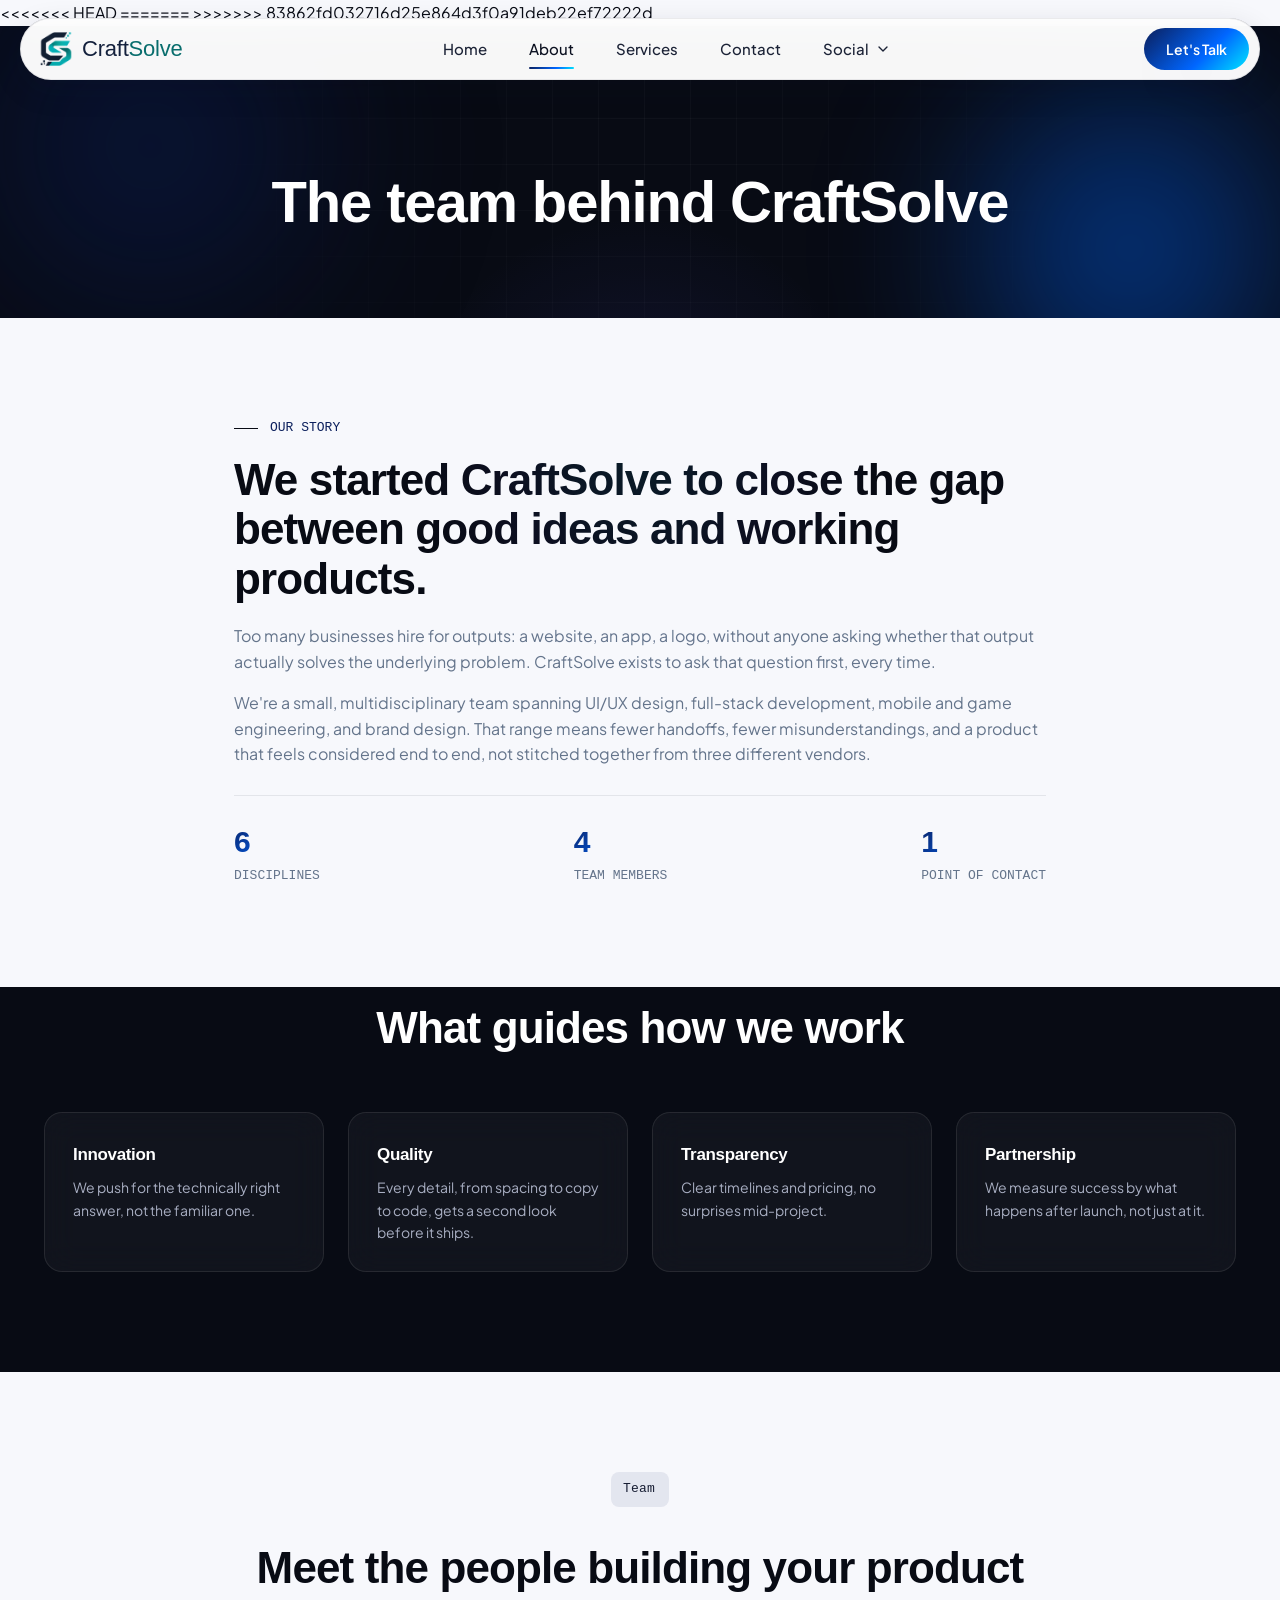
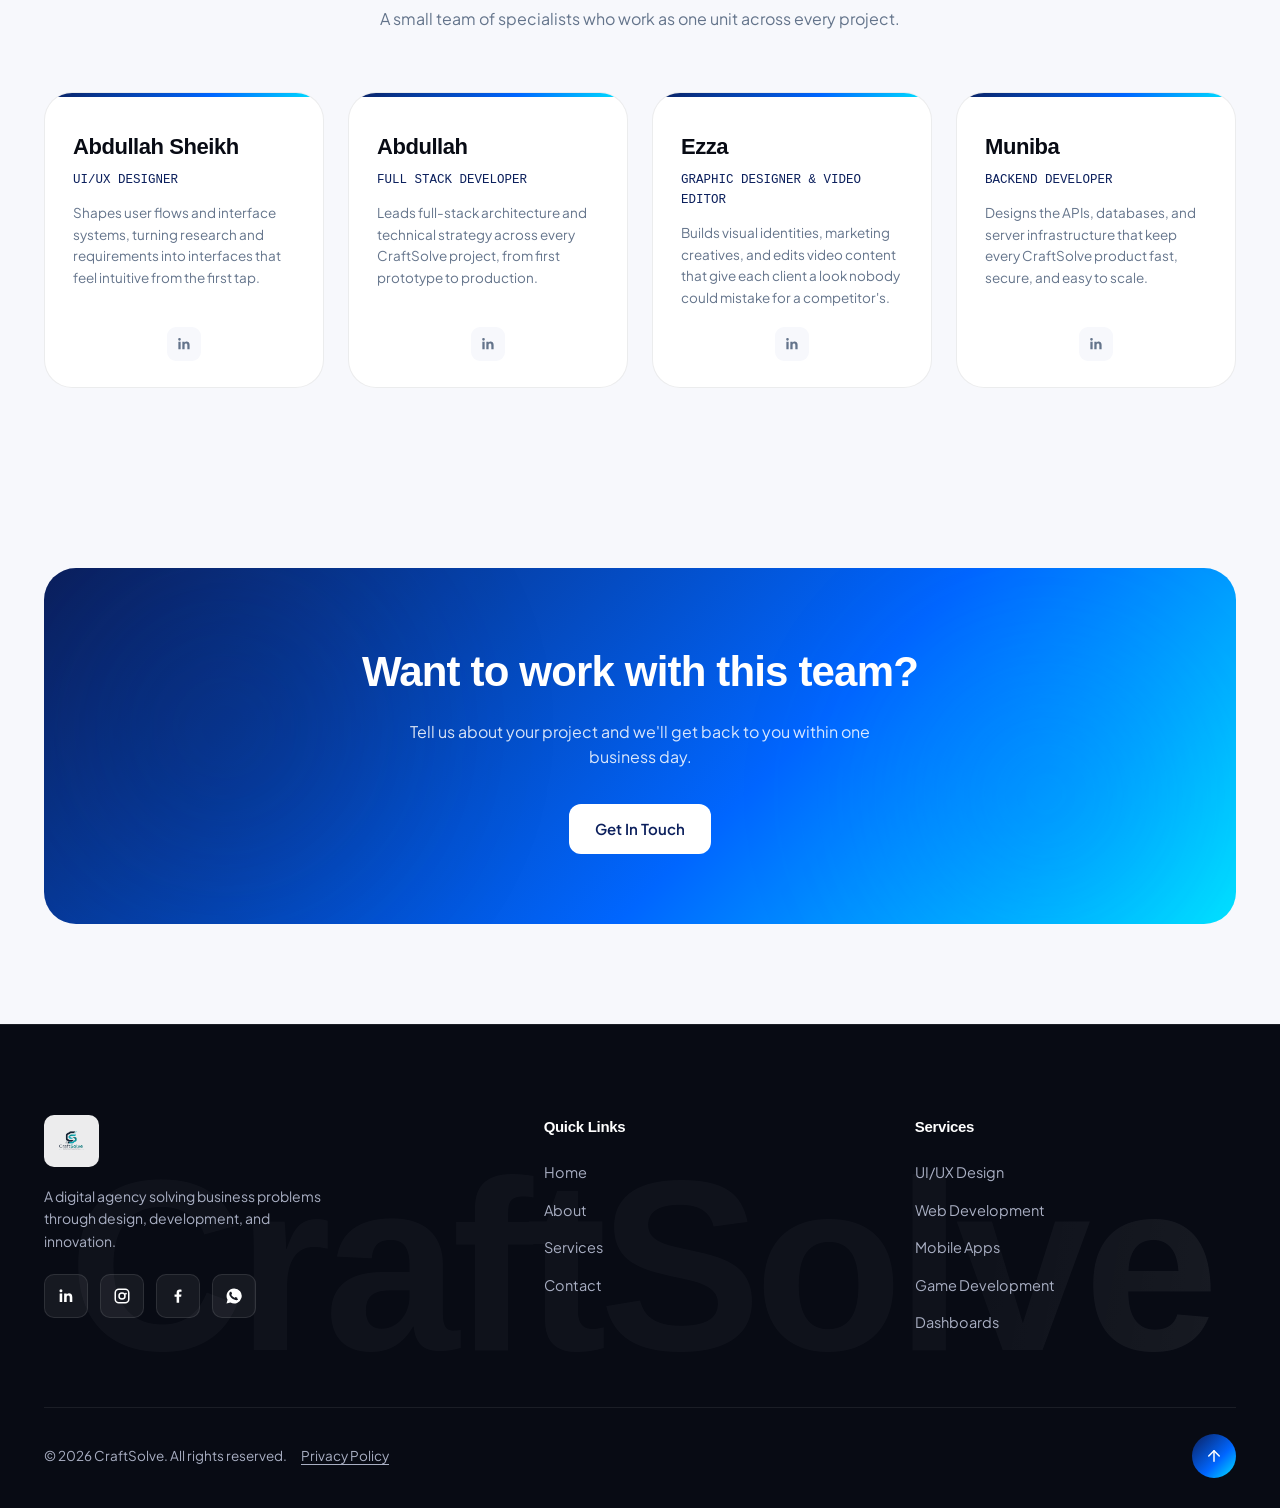
==== about.html @ e67b8087 "Resolve all merge conflicts" ====
<!DOCTYPE html>
<html lang="en">

<head>
    <meta charset="UTF-8">
    <meta name="viewport" content="width=device-width, initial-scale=1.0">
    <title>About Us · CraftSolve</title>
    <meta name="description" content="Meet CraftSolve, a digital agency solving business problems through design, development, and innovation. Learn our story, values, and team.">
    <meta property="og:type" content="website">
    <meta property="og:site_name" content="CraftSolve">
    <meta property="og:title" content="About Us · CraftSolve">
    <meta property="og:description" content="Meet CraftSolve, a digital agency solving business problems through design, development, and innovation. Learn our story, values, and team.">
    <meta name="twitter:card" content="summary_large_image">
    <meta name="twitter:title" content="About Us · CraftSolve">
    <meta name="twitter:description" content="Meet CraftSolve, a digital agency solving business problems through design, development, and innovation. Learn our story, values, and team.">
    <link rel="icon" href="images/favicon.png" type="image/png">
    <link rel="preconnect" href="https://fonts.googleapis.com">
   <link href="https://fonts.googleapis.com/css2?family=Plus+Jakarta+Sans:wght@400;500;600;700;800&display=swap" rel="stylesheet">
<<<<<<< HEAD
    <link rel="stylesheet" href="css/style.css?v=11">
    <link rel="stylesheet" href="css/responsive.css?v=11">
    <link rel="stylesheet" href="css/animations.css?v=11">
=======
    <link rel="stylesheet" href="css/style.css">
    <link rel="stylesheet" href="css/responsive.css">
    <link rel="stylesheet" href="css/animations.css">
>>>>>>> 83862fd032716d25e864d3f0a91deb22ef72222d
</head>

<body>

    <a href="#main" class="skip-link">Skip to content</a>

    <div class="preloader" id="preloader">
        <div class="preloader-inner">
            <img src="images/logo.png" alt="CraftSolve" class="preloader-logo" width="360" height="480">
            <div class="preloader-bar"><span></span></div>
        </div>
    </div>

    <nav class="navbar scrolled" aria-label="Main">
        <div class="container nav-inner">
            <a href="index.html" class="nav-logo">
      <img src="images/logo-mark.png" alt="" class="nav-logo-mark" width="128" height="128">
      <span class="nav-logo-text"><b>Craft</b>Solve</span>
    </a>
            <div class="nav-links">
                <a href="index.html">Home</a>
                <a href="about.html" class="active" aria-current="page">About</a>
                <a href="services.html">Services</a>
                <a href="contact.html">Contact</a>
      <div class="nav-dropdown">
        <button type="button" class="nav-dropdown-toggle" aria-expanded="false" aria-haspopup="true" aria-controls="social-menu">Social <svg class="chev" viewBox="0 0 24 24" fill="none" stroke="currentColor" stroke-width="2" stroke-linecap="round" stroke-linejoin="round" width="16" height="16" aria-hidden="true"><polyline points="6 9 12 15 18 9"/></svg></button>
        <div class="nav-dropdown-menu" id="social-menu" role="menu"><a href="https://linkedin.com/company/craftsolve" target="_blank" rel="noopener" class="social-item"><svg viewBox="0 0 24 24" fill="currentColor" aria-hidden="true"><path d="M6.94 8.5H3.56V20H6.94V8.5ZM5.25 7A2 2 0 1 0 5.25 3 2 2 0 0 0 5.25 7ZM20.4 20H17V13.9C17 12.3 16.4 11.3 15 11.3C13.9 11.3 13.3 12 13 12.7C12.9 13 12.9 13.4 12.9 13.8V20H9.5S9.6 9.4 9.5 8.5H12.9V10C13.3 9.3 14.2 8.3 16 8.3C18.2 8.3 20.4 9.7 20.4 13.2V20Z"/></svg><span>LinkedIn</span></a><a href="https://www.instagram.com/craft.solve?igsh=MTNzZjlxMzJ3bjUyeg==" target="_blank" rel="noopener" class="social-item"><svg viewBox="0 0 24 24" fill="currentColor" aria-hidden="true"><path fill-rule="evenodd" clip-rule="evenodd" d="M7.8 2h8.4A5.8 5.8 0 0 1 22 7.8v8.4a5.8 5.8 0 0 1-5.8 5.8H7.8A5.8 5.8 0 0 1 2 16.2V7.8A5.8 5.8 0 0 1 7.8 2Zm-.2 2A3.6 3.6 0 0 0 4 7.6v8.8A3.6 3.6 0 0 0 7.6 20h8.8a3.6 3.6 0 0 0 3.6-3.6V7.6A3.6 3.6 0 0 0 16.4 4H7.6ZM12 7a5 5 0 1 1 0 10 5 5 0 0 1 0-10Zm0 2a3 3 0 1 0 0 6 3 3 0 0 0 0-6Zm5.25-1.5a1.25 1.25 0 1 1 0 2.5 1.25 1.25 0 0 1 0-2.5Z"/></svg><span>Instagram</span></a><a href="https://www.facebook.com/share/192Q8X9ZMj/?mibextid=wwXIfr" target="_blank" rel="noopener" class="social-item"><svg viewBox="0 0 24 24" fill="currentColor" aria-hidden="true"><path d="M13.5 21v-8h2.7l.4-3.1h-3.1V7.9c0-.9.25-1.5 1.55-1.5H16.7V3.6C16.4 3.55 15.4 3.47 14.24 3.47c-2.42 0-4.08 1.48-4.08 4.2v2.22H7.4v3.1h2.76V21h3.34Z"/></svg><span>Facebook</span></a><a href="https://wa.me/923354673607" target="_blank" rel="noopener" class="social-item"><svg viewBox="0 0 24 24" fill="currentColor" aria-hidden="true"><path d="M12 2a10 10 0 0 0-8.6 15L2 22l5.2-1.4A10 10 0 1 0 12 2Zm5.4 14.2c-.2.6-1.3 1.2-1.9 1.3-.5.1-1.1.1-1.8-.1-.4-.1-1-.3-1.7-.6-3-1.3-5-4.3-5.1-4.5-.2-.2-1.2-1.6-1.2-3.1 0-1.5.8-2.2 1-2.5.2-.3.5-.4.7-.4h.5c.2 0 .4 0 .6.4.2.5.7 1.8.8 1.9.1.1.1.3 0 .5-.1.2-.1.3-.3.5l-.4.5c-.1.2-.3.3-.1.6.2.3.8 1.3 1.7 2.1 1.2 1 2.1 1.4 2.4 1.5.3.1.4.1.6-.1l.6-.7c.2-.3.4-.2.6-.1l1.7.8c.2.1.4.2.4.4.1.2.1.9-.1 1.5Z"/></svg><span>WhatsApp</span></a></div>
      </div>
            </div>
            <a href="contact.html" class="btn btn-primary btn-sm">Let's Talk</a>
            <button class="hamburger" type="button" aria-label="Open menu" aria-expanded="false" aria-controls="mobile-drawer">
      <span></span><span></span><span></span>
    </button>
        </div>
    </nav>

    <div class="drawer-overlay"></div>
    <div class="mobile-drawer" id="mobile-drawer">
        <button class="drawer-close" type="button" aria-label="Close menu"><svg viewBox="0 0 24 24" fill="none" stroke="currentColor" stroke-width="2" stroke-linecap="round" width="22" height="22" aria-hidden="true"><line x1="18" y1="6" x2="6" y2="18"/><line x1="6" y1="6" x2="18" y2="18"/></svg></button>
        <a href="index.html">Home</a>
        <a href="about.html">About</a>
        <a href="services.html">Services</a>
        <a href="contact.html">Contact</a>
        <div class="drawer-social">
            <button type="button" class="drawer-social-toggle" aria-expanded="false">Social <svg class="chev" viewBox="0 0 24 24" fill="none" stroke="currentColor" stroke-width="2" stroke-linecap="round" stroke-linejoin="round" width="16" height="16" aria-hidden="true"><polyline points="6 9 12 15 18 9"/></svg></button>
            <div class="drawer-social-list"><a href="https://linkedin.com/company/craftsolve" target="_blank" rel="noopener" class="social-item"><svg viewBox="0 0 24 24" fill="currentColor" aria-hidden="true"><path d="M6.94 8.5H3.56V20H6.94V8.5ZM5.25 7A2 2 0 1 0 5.25 3 2 2 0 0 0 5.25 7ZM20.4 20H17V13.9C17 12.3 16.4 11.3 15 11.3C13.9 11.3 13.3 12 13 12.7C12.9 13 12.9 13.4 12.9 13.8V20H9.5S9.6 9.4 9.5 8.5H12.9V10C13.3 9.3 14.2 8.3 16 8.3C18.2 8.3 20.4 9.7 20.4 13.2V20Z"/></svg><span>LinkedIn</span></a><a href="https://www.instagram.com/craft.solve?igsh=MTNzZjlxMzJ3bjUyeg==" target="_blank" rel="noopener" class="social-item"><svg viewBox="0 0 24 24" fill="currentColor" aria-hidden="true"><path fill-rule="evenodd" clip-rule="evenodd" d="M7.8 2h8.4A5.8 5.8 0 0 1 22 7.8v8.4a5.8 5.8 0 0 1-5.8 5.8H7.8A5.8 5.8 0 0 1 2 16.2V7.8A5.8 5.8 0 0 1 7.8 2Zm-.2 2A3.6 3.6 0 0 0 4 7.6v8.8A3.6 3.6 0 0 0 7.6 20h8.8a3.6 3.6 0 0 0 3.6-3.6V7.6A3.6 3.6 0 0 0 16.4 4H7.6ZM12 7a5 5 0 1 1 0 10 5 5 0 0 1 0-10Zm0 2a3 3 0 1 0 0 6 3 3 0 0 0 0-6Zm5.25-1.5a1.25 1.25 0 1 1 0 2.5 1.25 1.25 0 0 1 0-2.5Z"/></svg><span>Instagram</span></a><a href="https://www.facebook.com/share/192Q8X9ZMj/?mibextid=wwXIfr" target="_blank" rel="noopener" class="social-item"><svg viewBox="0 0 24 24" fill="currentColor" aria-hidden="true"><path d="M13.5 21v-8h2.7l.4-3.1h-3.1V7.9c0-.9.25-1.5 1.55-1.5H16.7V3.6C16.4 3.55 15.4 3.47 14.24 3.47c-2.42 0-4.08 1.48-4.08 4.2v2.22H7.4v3.1h2.76V21h3.34Z"/></svg><span>Facebook</span></a><a href="https://wa.me/923354673607" target="_blank" rel="noopener" class="social-item"><svg viewBox="0 0 24 24" fill="currentColor" aria-hidden="true"><path d="M12 2a10 10 0 0 0-8.6 15L2 22l5.2-1.4A10 10 0 1 0 12 2Zm5.4 14.2c-.2.6-1.3 1.2-1.9 1.3-.5.1-1.1.1-1.8-.1-.4-.1-1-.3-1.7-.6-3-1.3-5-4.3-5.1-4.5-.2-.2-1.2-1.6-1.2-3.1 0-1.5.8-2.2 1-2.5.2-.3.5-.4.7-.4h.5c.2 0 .4 0 .6.4.2.5.7 1.8.8 1.9.1.1.1.3 0 .5-.1.2-.1.3-.3.5l-.4.5c-.1.2-.3.3-.1.6.2.3.8 1.3 1.7 2.1 1.2 1 2.1 1.4 2.4 1.5.3.1.4.1.6-.1l.6-.7c.2-.3.4-.2.6-.1l1.7.8c.2.1.4.2.4.4.1.2.1.9-.1 1.5Z"/></svg><span>WhatsApp</span></a></div>
        </div>
        <a href="contact.html" class="btn btn-primary" style="margin-top:10px;">Let's Talk</a>
    </div>

    <main id="main">
<header class="page-header">
        <div class="hero-bg">
            <div class="grid-overlay"></div>
            <div class="blob blob-1"></div>
            <div class="blob blob-2"></div>
        </div>
        <div class="container" style="position: relative; z-index: 2; text-align: center;">
            <h1>The team behind CraftSolve</h1>
        </div>
    </header>

    <section class="section">
        <div class="container" style="max-width:860px;">
            <div class="reveal">
                <div class="eyebrow-line"><span class="dash"></span><span style="font-family:'Space Mono',monospace;font-size:13px;color:var(--indigo);">OUR STORY</span></div>
                <h2 class="headline">We started CraftSolve to close the gap between good ideas and working products.</h2>
                <p class="lede" style="margin-top:20px;max-width:none;">Too many businesses hire for outputs: a website, an app, a logo, without anyone asking whether that output actually solves the underlying problem. CraftSolve exists to ask that question first, every time.</p>
                <p class="lede" style="margin-top:16px;max-width:none;">We're a small, multidisciplinary team spanning UI/UX design, full-stack development, mobile and game engineering, and brand design. That range means fewer handoffs, fewer misunderstandings, and a product that feels considered end to end, not stitched
                    together from three different vendors.</p>
                <div class="stat-strip">
                    <div>
                        <div class="num grad-text" data-count="6" data-suffix="">0</div>
                        <div class="label">DISCIPLINES</div>
                    </div>
                    <div>
                        <div class="num grad-text" data-count="4" data-suffix="">0</div>
                        <div class="label">TEAM MEMBERS</div>
                    </div>
                    <div>
                        <div class="num grad-text" data-count="1" data-suffix="">0</div>
                        <div class="label">POINT OF CONTACT</div>
                    </div>
                </div>
            </div>
        </div>
    </section>

    <section class="section section-dark" style="padding-top:0;">
        <div class="container">
            <div class="text-center mb-60 reveal">
                <div class="eyebrow-line" style="justify-content:center;">
                </div>
                <h2 class="headline">What guides how we work</h2>
            </div>
            <div class="grid-4">
                <div class="why-card glass reveal">
                    <div>
                        <h4>Innovation</h4>
                        <p>We push for the technically right answer, not the familiar one.</p>
                    </div>
                </div>
                <div class="why-card glass reveal">
                    <div>
                        <h4>Quality</h4>
                        <p>Every detail, from spacing to copy to code, gets a second look before it ships.</p>
                    </div>
                </div>
                <div class="why-card glass reveal">
                    <div>
                        <h4>Transparency</h4>
                        <p>Clear timelines and pricing, no surprises mid-project.</p>
                    </div>
                </div>
                <div class="why-card glass reveal">
                    <div>
                        <h4>Partnership</h4>
                        <p>We measure success by what happens after launch, not just at it.</p>
                    </div>
                </div>
            </div>
        </div>
    </section>

    <section class="section">
        <div class="container">
            <div class="text-center mb-60 reveal">
                <div class="eyebrow-line" style="justify-content:center;"><span class="tag">Team</span></div>
                <h2 class="headline">Meet the people building your product</h2>
                <p class="lede mx-auto" style="text-align:center;margin-top:14px;">A small team of specialists who work as one unit across every project.</p>
            </div>
            <div class="grid-4">
                <div class="team-card reveal">
                    <div class="team-info">
                        <h4>Abdullah Sheikh</h4>
                        <div class="role">UI/UX DESIGNER</div>
                        <p class="bio">Shapes user flows and interface systems, turning research and requirements into interfaces that feel intuitive from the first tap.</p>
                        <div class="team-social">
                            <a href="https://www.linkedin.com/in/abdullah-sheikh-4aa305394" target="_blank" rel="noopener" aria-label="LinkedIn"><svg viewBox="0 0 24 24"><path d="M6.94 8.5H3.56V20H6.94V8.5ZM5.25 7A2 2 0 1 0 5.25 3 2 2 0 0 0 5.25 7ZM20.4 20H17V13.9C17 12.3 16.4 11.3 15 11.3C13.9 11.3 13.3 12 13 12.7C12.9 13 12.9 13.4 12.9 13.8V20H9.5S9.6 9.4 9.5 8.5H12.9V10C13.3 9.3 14.2 8.3 16 8.3C18.2 8.3 20.4 9.7 20.4 13.2V20Z"/></svg></a>
                        </div>
                    </div>
                </div>
                <div class="team-card reveal">
                    <div class="team-info">
                        <h4>Abdullah</h4>
                        <div class="role">FULL STACK DEVELOPER</div>
                        <p class="bio">Leads full-stack architecture and technical strategy across every CraftSolve project, from first prototype to production.</p>
                        <div class="team-social">
                            <a href="https://www.linkedin.com/in/muhammad-abdullah-craftsolve/" target="_blank" rel="noopener" aria-label="LinkedIn"><svg viewBox="0 0 24 24"><path d="M6.94 8.5H3.56V20H6.94V8.5ZM5.25 7A2 2 0 1 0 5.25 3 2 2 0 0 0 5.25 7ZM20.4 20H17V13.9C17 12.3 16.4 11.3 15 11.3C13.9 11.3 13.3 12 13 12.7C12.9 13 12.9 13.4 12.9 13.8V20H9.5S9.6 9.4 9.5 8.5H12.9V10C13.3 9.3 14.2 8.3 16 8.3C18.2 8.3 20.4 9.7 20.4 13.2V20Z"/></svg></a>
                        </div>
                    </div>
                </div>
                <div class="team-card reveal">
                    <div class="team-info">
                        <h4>Ezza</h4>
                        <div class="role">GRAPHIC DESIGNER &amp; VIDEO EDITOR</div>
                        <p class="bio">Builds visual identities, marketing creatives, and edits video content that give each client a look nobody could mistake for a competitor's.</p>
                        <div class="team-social">
                            <a href="https://www.linkedin.com/in/ezza-fatima-49b8a9394" target="_blank" rel="noopener" aria-label="LinkedIn"><svg viewBox="0 0 24 24"><path d="M6.94 8.5H3.56V20H6.94V8.5ZM5.25 7A2 2 0 1 0 5.25 3 2 2 0 0 0 5.25 7ZM20.4 20H17V13.9C17 12.3 16.4 11.3 15 11.3C13.9 11.3 13.3 12 13 12.7C12.9 13 12.9 13.4 12.9 13.8V20H9.5S9.6 9.4 9.5 8.5H12.9V10C13.3 9.3 14.2 8.3 16 8.3C18.2 8.3 20.4 9.7 20.4 13.2V20Z"/></svg></a>
                        </div>
                    </div>
                </div>
                <div class="team-card reveal">
                    <div class="team-info">
                        <h4>Muniba</h4>
                        <div class="role">BACKEND DEVELOPER</div>
                        <p class="bio">Designs the APIs, databases, and server infrastructure that keep every CraftSolve product fast, secure, and easy to scale.</p>
                        <div class="team-social">
                            <a href="https://www.linkedin.com/in/muniba-shami-558705384" target="_blank" rel="noopener" aria-label="LinkedIn"><svg viewBox="0 0 24 24"><path d="M6.94 8.5H3.56V20H6.94V8.5ZM5.25 7A2 2 0 1 0 5.25 3 2 2 0 0 0 5.25 7ZM20.4 20H17V13.9C17 12.3 16.4 11.3 15 11.3C13.9 11.3 13.3 12 13 12.7C12.9 13 12.9 13.4 12.9 13.8V20H9.5S9.6 9.4 9.5 8.5H12.9V10C13.3 9.3 14.2 8.3 16 8.3C18.2 8.3 20.4 9.7 20.4 13.2V20Z"/></svg></a>
                        </div>
                    </div>
                </div>
            </div>
        </div>
    </section>

    <section class="section" style="padding-top:0;">
        <div class="container">
            <div class="cta-band reveal">
                <div class="blob blob-1" style="top:-100px;left:-80px;"></div>
                <div class="blob blob-2" style="bottom:-100px;right:-40px;"></div>
                <div style="position:relative;z-index:2;">
                    <h2>Want to work with this team?</h2>
                    <p>Tell us about your project and we'll get back to you within one business day.</p>
                    <a href="contact.html" class="btn" style="background:#fff;color:var(--indigo);">Get In Touch</a>
                </div>
            </div>
        </div>
    </section>

    </main>

<footer class="footer">
        <div class="footer-watermark" aria-hidden="true">CraftSolve</div>
        <div class="container">
            <div class="footer-grid">
                <div>
                    <div class="footer-logo"><img src="images/logo.png" alt="CraftSolve" width="360" height="480" loading="lazy" decoding="async"></div>
                    <p style="font-size:14px;max-width:280px;">A digital agency solving business problems through design, development, and innovation.</p>
                    <div class="social-row">
                        <a class="social-icon" href="https://linkedin.com/company/craftsolve" target="_blank" rel="noopener" aria-label="LinkedIn"><svg viewBox="0 0 24 24"><path d="M6.94 8.5H3.56V20H6.94V8.5ZM5.25 7A2 2 0 1 0 5.25 3 2 2 0 0 0 5.25 7ZM20.4 20H17V13.9C17 12.3 16.4 11.3 15 11.3C13.9 11.3 13.3 12 13 12.7C12.9 13 12.9 13.4 12.9 13.8V20H9.5S9.6 9.4 9.5 8.5H12.9V10C13.3 9.3 14.2 8.3 16 8.3C18.2 8.3 20.4 9.7 20.4 13.2V20Z"/></svg></a>
                        <a class="social-icon" href="https://www.instagram.com/craft.solve?igsh=MTNzZjlxMzJ3bjUyeg==" target="_blank" rel="noopener" aria-label="Instagram"><svg viewBox="0 0 24 24"><path fill-rule="evenodd" clip-rule="evenodd" d="M7.8 2h8.4A5.8 5.8 0 0 1 22 7.8v8.4a5.8 5.8 0 0 1-5.8 5.8H7.8A5.8 5.8 0 0 1 2 16.2V7.8A5.8 5.8 0 0 1 7.8 2Zm-.2 2A3.6 3.6 0 0 0 4 7.6v8.8A3.6 3.6 0 0 0 7.6 20h8.8a3.6 3.6 0 0 0 3.6-3.6V7.6A3.6 3.6 0 0 0 16.4 4H7.6ZM12 7a5 5 0 1 1 0 10 5 5 0 0 1 0-10Zm0 2a3 3 0 1 0 0 6 3 3 0 0 0 0-6Zm5.25-1.5a1.25 1.25 0 1 1 0 2.5 1.25 1.25 0 0 1 0-2.5Z"/></svg></a>
                        <a class="social-icon" href="https://www.facebook.com/share/192Q8X9ZMj/?mibextid=wwXIfr" target="_blank" rel="noopener" aria-label="Facebook"><svg viewBox="0 0 24 24"><path d="M13.5 21v-8h2.7l.4-3.1h-3.1V7.9c0-.9.25-1.5 1.55-1.5H16.7V3.6C16.4 3.55 15.4 3.47 14.24 3.47c-2.42 0-4.08 1.48-4.08 4.2v2.22H7.4v3.1h2.76V21h3.34Z"/></svg></a>
                        <a class="social-icon" href="https://wa.me/923354673607" target="_blank" rel="noopener" aria-label="WhatsApp"><svg viewBox="0 0 24 24"><path d="M12 2a10 10 0 0 0-8.6 15L2 22l5.2-1.4A10 10 0 1 0 12 2Zm5.4 14.2c-.2.6-1.3 1.2-1.9 1.3-.5.1-1.1.1-1.8-.1-.4-.1-1-.3-1.7-.6-3-1.3-5-4.3-5.1-4.5-.2-.2-1.2-1.6-1.2-3.1 0-1.5.8-2.2 1-2.5.2-.3.5-.4.7-.4h.5c.2 0 .4 0 .6.4.2.5.7 1.8.8 1.9.1.1.1.3 0 .5-.1.2-.1.3-.3.5l-.4.5c-.1.2-.3.3-.1.6.2.3.8 1.3 1.7 2.1 1.2 1 2.1 1.4 2.4 1.5.3.1.4.1.6-.1l.6-.7c.2-.3.4-.2.6-.1l1.7.8c.2.1.4.2.4.4.1.2.1.9-.1 1.5Z"/></svg></a>
                    </div>
                </div>
                <div>
                    <h4>Quick Links</h4>
                    <ul>
                        <li><a href="index.html">Home</a></li>
                        <li><a href="about.html">About</a></li>
                        <li><a href="services.html">Services</a></li>
                        <li><a href="contact.html">Contact</a></li>
                    </ul>
                </div>
                <div>
                    <h4>Services</h4>
                    <ul>
                        <li><a href="services.html">UI/UX Design</a></li>
                        <li><a href="services.html">Web Development</a></li>
                        <li><a href="services.html">Mobile Apps</a></li>
                        <li><a href="services.html">Game Development</a></li>
                        <li><a href="services.html">Dashboards</a></li>
                    </ul>
                </div>
            </div>
            <div class="footer-bottom">
                <span>© 2026 CraftSolve. All rights reserved. <a href="privacy.html" class="footer-legal">Privacy Policy</a></span>
                <a href="#top" class="back-to-top" aria-label="Back to top"><svg viewBox="0 0 24 24" fill="none" stroke-width="2" stroke-linecap="round" stroke-linejoin="round"><line x1="12" y1="19" x2="12" y2="5"/><polyline points="5 12 12 5 19 12"/></svg></a>
            </div>
        </div>
    </footer>

    <script src="js/main.js?v=11"></script>
    <script src="js/animation.js?v=11"></script>
</body>

</html>
---- css/style.css ----
:root {
    --indigo: #0B1F5C;
    --indigo-light: #FB923C;
    --purple: #0066FF;
    --cyan: #00E5FF;
    --ink: #080B14;
    --ink-2: #0E1424;
    --ink-3: #161D33;
    --paper: #F7F8FC;
    --paper-2: #FFFFFF;
    --slate: #64748B;
    --slate-light: #94A3B8;
    --line: rgba(255, 255, 255, 0.08);
    --line-dark: rgba(10, 14, 26, 0.08);
    --grad-primary: linear-gradient(135deg, var(--indigo) 0%, var(--purple) 60%, var(--cyan) 100%);
    --grad-primary-soft: linear-gradient(135deg, rgba(79, 70, 229, 0.14), rgba(139, 92, 246, 0.14));
    --shadow-soft: 0 20px 60px -20px rgba(79, 70, 229, 0.35);
    --shadow-card: 0 10px 40px -12px rgba(10, 14, 26, 0.12);
    --radius-lg: 28px;
    --radius-md: 18px;
    --radius-sm: 12px;
}

* {
    margin: 0;
    padding: 0;
    box-sizing: border-box;
}

html {
    scroll-behavior: smooth;
}

body {
    font-family: 'Plus Jakarta Sans', sans-serif;
    background: var(--paper);
    color: var(--ink);
    overflow-x: hidden;
    line-height: 1.6;
}

h1,
h2,
h3,
h4 {
    font-family: 'Space Grotesk', sans-serif;
    font-weight: 700;
    letter-spacing: -0.02em;
    color: var(--ink);
}

.mono {
    font-family: 'Space Mono', monospace;
}

a {
    text-decoration: none;
    color: inherit;
}

ul {
    list-style: none;
}

img {
    max-width: 100%;
    width: auto;
    height: auto;
    display: block;
}

button {
    font-family: inherit;
    cursor: pointer;
    border: none;
    background: none;
}

.container {
    width: 100%;
    max-width: 1240px;
    margin: 0 auto;
    padding: 0 24px;
}

.section {
    position: relative;
    overflow-x: clip;
    padding: 100px 0;
    /* Reverts back to normal padding, removing the huge vertical gaps */
}

.section-dark {
    background: var(--ink);
    color: #E7E9F3;
}

.section-dark h1,
.section-dark h2,
.section-dark h3,
.section-dark h4 {
    color: #FFFFFF;
}

.tag {
    display: inline-flex;
    align-items: center;
    gap: 8px;
    font-family: 'Space Mono', monospace;
    font-size: 13px;
    letter-spacing: 0.02em;
    color: var(--ink-3);
    background: rgba(11, 31, 92, 0.08);
    border: rgba(79, 70, 229, 0.08);
    padding: 7px 14px 7px 12px;
    border-radius: 8px;
    margin-bottom: 20px;
}

.section-dark .tag {
    color: #A5B4FC;
    background: rgba(255, 255, 255, 0.06);
    border-color: rgba(255, 255, 255, 0.12);
}

.tag .bracket {
    color: var(--ink);
    font-weight: 600;
}

.eyebrow-line {
    display: flex;
    align-items: center;
    gap: 12px;
    margin-bottom: 16px;
}

.eyebrow-line .dash {
    width: 24px;
    height: 1px;
    background: var(--ink);
}

h2.headline {
    font-size: clamp(28px, 3.6vw, 44px);
    line-height: 1.12;
}

.lede {
    font-size: 16px;
    color: var(--slate);
    max-width: 520px;
}

.section-dark .lede {
    color: #A9AFC3;
}

.grad-text {
    background: var(--grad-primary);
    -webkit-background-clip: text;
    background-clip: text;
    color: transparent;
}

/* NAVBAR */

.navbar {
    position: fixed;
    top: 0;
    left: 0;
    width: 100%;
    z-index: 1000;
    /* The bar itself is now just a transparent positioning layer — the visible
       pill is .nav-inner. This top padding is what "detaches" it from the
       top edge of the screen so it floats. */
    padding: 18px 0;
    transition: padding 0.35s ease;
    background: transparent;
    backdrop-filter: none;
    -webkit-backdrop-filter: none;
    border-bottom: none;
}

.navbar.scrolled {
    padding: 10px 0;
}

.nav-inner {
    display: flex;
    align-items: center;
    justify-content: space-between;
    /* The floating capsule */
    background: rgba(8, 11, 20, 0.55);
    backdrop-filter: blur(14px);
    -webkit-backdrop-filter: blur(14px);
    border: 1px solid rgba(255, 255, 255, 0.09);
    border-radius: 999px;
    padding: 9px 10px 9px 14px;
    box-shadow: 0 10px 30px rgba(0, 0, 0, 0.32);
    transition: background 0.35s ease, box-shadow 0.35s ease, border-color 0.35s ease;
}

.navbar.scrolled .nav-inner {
    background: rgba(8, 11, 20, 0.8);
    backdrop-filter: blur(20px);
    -webkit-backdrop-filter: blur(20px);
    border-color: rgba(255, 255, 255, 0.14);
    box-shadow: 0 12px 34px rgba(0, 0, 0, 0.45);
}

.nav-logo {
    display: flex;
    align-items: center;
    gap: 10px;
    background: rgba(255, 255, 255, 0.92);
    padding: 5px 11px;
    border-radius: 999px;
    flex-shrink: 0;
}

.nav-logo img {
    height: 38px;
    width: auto;
    display: block;
}

.nav-logo span {
    font-family: 'Space Grotesk', sans-serif;
    font-weight: 700;
    font-size: 19px;
    color: #fff;
}

.nav-links {
    display: flex;
    align-items: center;
    gap: 42px;
}

.nav-links a {
    font-size: 15px;
    font-weight: 500;
    color: #C6CBDD;
    position: relative;
    padding: 6px 0;
    transition: color 0.25s ease;
}

.nav-links a:hover,
.nav-links a.active {
    color: #fff;
}

.nav-links a.active::after {
    content: '';
    position: absolute;
    bottom: -2px;
    left: 0;
    width: 100%;
    height: 2px;
    background: var(--grad-primary);
    border-radius: 2px;
}

.btn {
    display: inline-flex;
    align-items: center;
    justify-content: center;
    gap: 8px;
    font-weight: 600;
    font-size: 15px;
    padding: 13px 26px;
    border-radius: 12px;
    transition: transform 0.25s ease, box-shadow 0.25s ease, background 0.25s ease;
    white-space: nowrap;
}

.btn-primary {
    background: var(--grad-primary);
    color: #fff;
    box-shadow: var(--shadow-soft);
}

.btn-primary:hover {
    transform: translateY(-2px);
    box-shadow: 0 24px 50px -14px rgba(79, 70, 229, 0.5);
}

.btn-ghost {
    background: rgba(255, 255, 255, 0.06);
    color: #fff;
    border: 1px solid rgba(255, 255, 255, 0.16);
}

.btn-ghost:hover {
    background: rgba(255, 255, 255, 0.12);
    transform: translateY(-2px);
}

.btn-outline-dark {
    background: transparent;
    color: var(--ink);
    border: 1.5px solid var(--line-dark);
}

.btn-outline-dark:hover {
    background: var(--ink);
    color: #fff;
    transform: translateY(-2px);
}

.btn-sm {
    padding: 10px 20px;
    font-size: 14px;
}

/* Inside the floating nav capsule, the CTA is itself a pill so it sits
   flush inside the rounded bar instead of looking like a boxy inset. */
.navbar .btn-sm {
    border-radius: 999px;
    padding: 10px 22px;
}

.magnetic {
    transition: transform 0.15s ease-out, box-shadow 0.25s ease, background 0.25s ease;
}

.cursor-glow {
    position: fixed;
    top: 0;
    left: 0;
    width: 460px;
    height: 460px;
    border-radius: 50%;
    background: radial-gradient(circle, rgba(6, 182, 212, 0.10), rgba(79, 70, 229, 0.06) 42%, transparent 72%);
    pointer-events: none;
    z-index: 3;
    mix-blend-mode: screen;
    will-change: transform;
}

@media (max-width: 899px) {
    .cursor-glow {
        display: none;
    }
}

/* Ripple */

.btn {
    position: relative;
    overflow: hidden;
}

.ripple {
    position: absolute;
    border-radius: 50%;
    background: rgba(255, 255, 255, 0.5);
    transform: scale(0);
    animation: ripple-anim 0.6s linear;
    pointer-events: none;
}

/* Mobile menu */

.hamburger {
    display: none;
    flex-direction: column;
    gap: 5px;
    width: 44px;
    height: 44px;
    padding: 0 7px;
    box-sizing: border-box;
    justify-content: center;
    z-index: 1100;
    flex-shrink: 0;
    margin-left: 3px;
    margin-right: -7px;
}

.hamburger span {
    height: 2px;
    width: 100%;
    background: #fff;
    border-radius: 2px;
    transition: all 0.3s ease;
}

.mobile-drawer {
    position: fixed;
    top: 0;
    right: 0;
    height: 100vh;
    height: 100dvh;
    width: min(78vw, 340px);
    background: rgba(10, 14, 26, 0.86);
    backdrop-filter: blur(24px);
    -webkit-backdrop-filter: blur(24px);
    border-left: 1px solid var(--line);
    z-index: 1050;
    transform: translateX(100%);
    visibility: hidden;
    transition: transform 0.45s cubic-bezier(.16, 1, .3, 1), visibility 0s linear 0.45s;
    display: flex;
    flex-direction: column;
    padding: 100px 36px 40px;
    gap: 30px;
}

.mobile-drawer.open {
    transform: translateX(0);
    visibility: visible;
    transition-delay: 0s;
}

.drawer-close {
    position: absolute;
    top: 20px;
    right: 20px;
    width: 44px;
    height: 44px;
    display: flex;
    align-items: center;
    justify-content: center;
    border-radius: 50%;
    color: #fff;
    background: rgba(255, 255, 255, 0.08);
    border: 1px solid var(--line);
}

.mobile-drawer a {
    font-size: 22px;
    font-weight: 600;
    color: #fff;
    font-family: 'Space Grotesk', sans-serif;
}

.drawer-overlay {
    position: fixed;
    inset: 0;
    background: rgba(3, 5, 10, 0.5);
    z-index: 1040;
    opacity: 0;
    visibility: hidden;
    transition: opacity 0.35s ease;
}

.drawer-overlay.open {
    opacity: 1;
    visibility: visible;
}

.hero-bg {
    position: absolute;
    inset: 0;
    z-index: 0;
}

.blob {
    position: absolute;
    border-radius: 50%;
    filter: blur(70px);
    opacity: 0.55;
    will-change: transform;
}

.blob-1 {
    width: 520px;
    height: 520px;
    background: radial-gradient(circle, var(--indigo), transparent 70%);
    top: -140px;
    left: -110px;
}

.blob-2 {
    width: 460px;
    height: 460px;
    background: radial-gradient(circle, var(--purple), transparent 70%);
    bottom: -160px;
    right: -80px;
}

.blob-3 {
    width: 500px;
    height: 500px;
    background: radial-gradient(circle, var(--cyan), transparent 70%);
    top: 50%;
    left: 50%;
    transform: translate(-50%, -50%);
    opacity: 0.38;
}

.grid-overlay {
    position: absolute;
    inset: 0;
    background-image: linear-gradient(rgba(255, 255, 255, 0.035) 1px, transparent 1px), linear-gradient(90deg, rgba(255, 255, 255, 0.035) 1px, transparent 1px);
    background-size: 46px 46px;
    mask-image: radial-gradient(circle at 50% 40%, rgba(0, 0, 0, 0.9), transparent 75%);
}

.particle {
    position: absolute;
    width: 4px;
    height: 4px;
    background: var(--cyan);
    border-radius: 50%;
    opacity: 0.6;
}

/* GLASS CARD */

.glass {
    background: rgba(255, 255, 255, 0.04);
    border: 1px solid rgba(255, 255, 255, 0.09);
    backdrop-filter: blur(16px);
    -webkit-backdrop-filter: blur(16px);
    border-radius: var(--radius-md);
}

/* CARDS with gradient border hover */

.grad-border-card {
    position: relative;
    border-radius: var(--radius-md);
    background: var(--paper-2);
    padding: 2px;
}

.grad-border-card::before {
    content: '';
    position: absolute;
    inset: 0;
    border-radius: var(--radius-md);
    background: var(--grad-primary);
    opacity: 0;
    transition: opacity 0.4s ease;
    z-index: 0;
}

.grad-border-card:hover::before {
    opacity: 1;
}

.grad-border-inner {
    position: relative;
    z-index: 1;
    background: var(--paper-2);
    border-radius: calc(var(--radius-md) - 2px);
    height: 100%;
    padding: 36px;
    transition: transform 0.35s ease;
}

.grad-border-card:hover .grad-border-inner {
    transform: translateY(-6px);
}

.icon-box {
    width: 56px;
    height: 56px;
    border-radius: 14px;
    background: var(--grad-primary);
    display: flex;
    align-items: center;
    justify-content: center;
    margin-bottom: 22px;
}

.icon-box svg {
    width: 26px;
    height: 26px;
    stroke: var(--indigo);
}

/* FOOTER */

.footer {
    background: var(--ink);
    color: #A9AFC3;
    padding: 90px 0 30px;
    position: relative;
    border-top: 1px solid var(--line);
    overflow: hidden;
}

.footer-watermark {
    position: absolute;
    inset: 0;
    display: flex;
    align-items: center;
    justify-content: center;
    text-align: center;
    font-family: 'Space Grotesk', sans-serif;
    font-weight: 700;
    font-size: clamp(90px, 19vw, 300px);
    line-height: 1;
    white-space: nowrap;
    letter-spacing: -0.03em;
    pointer-events: none;
    user-select: none;
    z-index: 0;
    background: linear-gradient(100deg, rgba(255, 255, 255, 0.03) 30%, rgba(255, 255, 255, 0.12) 50%, rgba(255, 255, 255, 0.03) 70%);
    background-size: 260% 100%;
    -webkit-background-clip: text;
    background-clip: text;
    color: transparent;
    -webkit-text-fill-color: transparent;
    animation: watermark-shimmer 9s ease-in-out infinite;
}

@keyframes watermark-shimmer {
    0% {
        background-position: 200% 0;
    }
    50% {
        background-position: 0% 0;
    }
    100% {
        background-position: -200% 0;
    }
}

.footer>.container {
    position: relative;
    z-index: 1;
}

.footer-grid {
    display: grid;
    grid-template-columns: 1.4fr 1fr 1fr;
    gap: 50px;
    padding-bottom: 60px;
    border-bottom: 1px solid var(--line);
}

.footer h4 {
    color: #fff;
    font-size: 15px;
    margin-bottom: 20px;
}

.footer ul li {
    margin-bottom: 12px;
}

.footer ul li a {
    font-size: 14.5px;
    color: #A9AFC3;
    transition: color 0.2s ease;
}

.footer ul li a:hover {
    color: var(--cyan);
}

.footer-logo {
    display: flex;
    align-items: center;
    margin-bottom: 18px;
    background: rgba(255, 255, 255, 0.92);
    padding: 8px 14px;
    border-radius: 10px;
    width: fit-content;
}

.footer-logo img {
    height: 36px;
}

.footer-logo span {
    font-family: 'Space Grotesk', sans-serif;
    font-weight: 700;
    color: #fff;
    font-size: 18px;
}

.social-row {
    display: flex;
    gap: 12px;
    margin-top: 22px;
}

.social-icon {
    width: 44px;
    height: 44px;
    display: flex;
    align-items: center;
    justify-content: center;
    border-radius: 10px;
    background: rgba(255, 255, 255, 0.06);
    border: 1px solid rgba(255, 255, 255, 0.1);
    transition: all 0.3s ease;
    font-family: 'Space Mono', monospace;
    font-size: 12px;
    font-weight: 700;
    color: #fff;
    letter-spacing: 0.02em;
}

.social-icon:hover {
    background: var(--grad-primary);
    transform: translateY(-3px);
}

.social-icon svg {
    width: 18px;
    height: 18px;
    fill: currentColor;
}

.footer-bottom {
    display: flex;
    justify-content: space-between;
    align-items: center;
    padding-top: 26px;
    font-size: 13.5px;
    flex-wrap: wrap;
    gap: 14px;
}

.back-to-top {
    width: 44px;
    height: 44px;
    border-radius: 50%;
    background: var(--grad-primary);
    display: flex;
    align-items: center;
    justify-content: center;
    box-shadow: var(--shadow-soft);
}

.back-to-top svg {
    width: 18px;
    height: 18px;
    stroke: #fff;
}

/* PAGE HEADER (sub-pages) */

.page-header {
    background: var(--ink);
    padding: 130px 0 70px;
    position: relative;
    overflow: hidden;
    text-align: center;
}

.page-header h1 {
    font-size: clamp(34px, 5vw, 58px);
    color: #fff;
}

.breadcrumb {
    font-family: 'Space Mono', monospace;
    font-size: 13px;
    color: var(--slate-light);
    margin-top: 16px;
}

.breadcrumb .active {
    color: var(--cyan);
}

/* generic reveal target */

.reveal {
    opacity: 0;
    transform: translateY(28px);
    /* Animating opacity + transform only (no filter/blur) keeps this cheap to
       repaint even when 40-100+ elements are revealing on a long page like Work. */
    transition: opacity 0.5s cubic-bezier(.16, 1, .3, 1), transform 0.5s cubic-bezier(.16, 1, .3, 1);
    will-change: opacity, transform;
}

.reveal.in-view {
    opacity: 1;
    transform: translateY(0);
    will-change: auto;
}

/* --- Directional reveal variants ---
   Everything used to slide up identically, which read as monotonous across a
   whole page. These let a section choose its entrance direction; .reveal.in-view
   above resets the transform, so all of them land in the same final position. */

.reveal-left {
    transform: translateX(-48px);
}

.reveal-right {
    transform: translateX(48px);
}

.reveal-left.in-view,
.reveal-right.in-view {
    transform: translateX(0);
}

.reveal-scale {
    transform: scale(0.94);
}

.reveal-scale.in-view {
    transform: scale(1);
}

/* cascading reveal delays for grid layouts */

.grid-2>.reveal:nth-child(2) {
    transition-delay: 0.08s;
}

.grid-3>.reveal:nth-child(1),
.grid-4>.reveal:nth-child(1) {
    transition-delay: 0s;
}

.grid-3>.reveal:nth-child(2),
.grid-4>.reveal:nth-child(2) {
    transition-delay: 0.06s;
}

.grid-3>.reveal:nth-child(3),
.grid-4>.reveal:nth-child(3) {
    transition-delay: 0.12s;
}

.grid-3>.reveal:nth-child(4),
.grid-4>.reveal:nth-child(4) {
    transition-delay: 0.18s;
}

.grid-3>.reveal:nth-child(5),
.grid-4>.reveal:nth-child(5) {
    transition-delay: 0.24s;
}

.grid-3>.reveal:nth-child(6),
.grid-4>.reveal:nth-child(6) {
    transition-delay: 0.30s;
}

.grid-3>.reveal:nth-child(7),
.grid-4>.reveal:nth-child(7) {
    transition-delay: 0.36s;
}

.text-reveal span {
    display: inline-block;
}

/* GRID LAYOUTS */

.grid-2 {
    display: grid;
    grid-template-columns: 1fr 1fr;
    gap: 60px;
    align-items: center;
}

.grid-3 {
    display: grid;
    grid-template-columns: repeat(3, 1fr);
    grid-auto-flow: dense;
    gap: 28px;
}

.grid-4 {
    display: grid;
    grid-template-columns: repeat(4, 1fr);
    gap: 24px;
}

/* ABOUT */

.value-card {
    padding: 30px 28px;
    border-radius: var(--radius-md);
    background: var(--paper-2);
    border: 1px solid var(--line-dark);
    transition: all 0.35s ease;
}

.value-card:hover {
    border-color: transparent;
    box-shadow: var(--shadow-card);
    transform: translateY(-4px);
}

.value-card .num {
    font-family: 'Space Mono', monospace;
    color: var(--cyan);
    font-size: 13px;
}

.value-card h4 {
    margin: 14px 0 10px;
    font-size: 19px;
}

.value-card p {
    color: var(--slate);
    font-size: 14.5px;
}

.about-photo-frame {
    position: relative;
    border-radius: var(--radius-lg);
    overflow: hidden;
    background: var(--ink);
    padding: 0;
    width: 100%;
    /* Keeps it flexible for small mobile screens */
    max-width: 380px;
    /* The magic line! Stops it from scaling up too large on desktop screens */
    height: auto;
    margin: 0 auto;
    /* Centers the smaller image frame nicely within its column */
}

.about-photo-frame img {
    width: 100%;
    height: auto;
    /* Allows the image to maintain its original height without zooming in */
    display: block;
}

/* Founder photo treatment */

.founder-frame {
    isolation: isolate;
}

.founder-glow-ring {
    position: absolute;
    inset: -2px;
    z-index: 0;
    border-radius: var(--radius-lg);
    padding: 2px;
    background: conic-gradient(from var(--angle, 0deg), var(--cyan), var(--indigo), var(--purple), var(--cyan));
    -webkit-mask: linear-gradient(#fff 0 0) content-box, linear-gradient(#fff 0 0);
    -webkit-mask-composite: xor;
    mask-composite: exclude;
    animation: ring-rotate 6s linear infinite;
}

@property --angle {
    syntax: '<angle>';
    inherits: false;
    initial-value: 0deg;
}

@keyframes ring-rotate {
    to {
        --angle: 360deg;
    }
}

.founder-sweep {
    position: absolute;
    inset: 0;
    z-index: 2;
    background: linear-gradient(115deg, transparent 40%, rgba(255, 255, 255, 0.16) 50%, transparent 60%);
    background-size: 250% 250%;
    background-position: 120% 0%;
    animation: founder-shine 5s ease-in-out 1.2s infinite;
    pointer-events: none;
}

@keyframes founder-shine {
    0%,
    30% {
        background-position: 120% 0%;
    }
    55%,
    100% {
        background-position: -20% 0%;
    }
}

.founder-badge {
    position: absolute;
    left: 20px;
    bottom: 20px;
    z-index: 3;
    display: inline-flex;
    align-items: center;
    gap: 8px;
    font-family: 'Space Mono', monospace;
    font-size: 12.5px;
    letter-spacing: 0.04em;
    text-transform: uppercase;
    color: #fff;
    background: rgba(8, 11, 20, 0.6);
    backdrop-filter: blur(6px);
    border: 1px solid rgba(6, 182, 212, 0.35);
    padding: 8px 14px;
    border-radius: 999px;
}

.founder-badge-dot {
    width: 7px;
    height: 7px;
    border-radius: 50%;
    background: var(--cyan);
    animation: dot-pulse 1.8s ease-in-out infinite;
}

.stat-strip {
    display: flex;
    justify-content: space-between;
    margin-top: 28px;
    padding-top: 22px;
    border-top: 1px solid var(--line-dark);
    flex-wrap: wrap;
    gap: 24px;
}

.stat-strip .num {
    font-family: 'Space Grotesk', sans-serif;
    font-size: 30px;
    font-weight: 700;
}

.stat-strip .label {
    font-size: 13px;
    color: var(--slate);
    font-family: 'Space Mono', monospace;
}

/* WHY CHOOSE US */

.why-card {
    display: flex;
    gap: 18px;
    padding: 28px;
    border-radius: var(--radius-md);
}

.why-card .icon-box {
    flex-shrink: 0;
    margin-bottom: 0;
}

.why-card h4 {
    font-size: 17px;
    margin-bottom: 8px;
    color: #fff;
}

.why-card p {
    font-size: 14px;
    color: #A9AFC3;
}

/* SERVICES */

.service-card {
    height: 100%;
}

.service-card ul {
    margin-top: 16px;
    display: flex;
    flex-direction: column;
    gap: 9px;
}

.service-card ul li {
    font-size: 14px;
    color: var(--slate);
    display: flex;
    align-items: center;
    gap: 9px;
}

.service-card ul li::before {
    content: '';
    width: 6px;
    height: 6px;
    border-radius: 50%;
    background: var(--grad-primary);
    flex-shrink: 0;
}

.service-card h3 {
    font-size: 21px;
    margin-bottom: 6px;
}

.service-card .desc {
    color: var(--slate);
    font-size: 14.5px;
    margin-bottom: 4px;
}

/* WORK GRID — PROFESSIONAL TILES */

.work-grid {
    display: grid;
    grid-template-columns: repeat(auto-fill, minmax(280px, 1fr));
    gap: 26px;
}

.work-tile {
    border-radius: var(--radius-md);
    overflow: hidden;
    background: var(--ink-2);
    border: 1px solid var(--line);
    cursor: pointer;
    transition: transform 0.35s ease, border-color 0.35s ease, box-shadow 0.35s ease;
    display: flex;
    flex-direction: column;
    /* Lets the browser skip layout/paint for grid cards far off-screen —
       this is the biggest single win for a ~20-project grid like this. */
    content-visibility: auto;
    contain-intrinsic-size: 0 420px;
}

.work-tile:hover {
    transform: translateY(-6px);
    border-color: rgba(255, 255, 255, 0.22);
    box-shadow: var(--shadow-soft);
}

.work-tile-img {
    position: relative;
    aspect-ratio: 4 / 3;
    overflow: hidden;
    background: #05070d;
}

.work-tile-img img {
    width: 100%;
    height: 100%;
    object-fit: cover;
    display: block;
    transition: transform 0.5s ease;
}

.work-tile:hover .work-tile-img img {
    transform: scale(1.06);
}

.work-tile-img .status-pill {
    position: absolute;
    top: 12px;
    left: 12px;
    font-family: 'Space Mono', monospace;
    font-size: 11px;
    color: var(--cyan);
    border: 1px solid rgba(6, 182, 212, 0.35);
    background: rgba(8, 11, 20, 0.75);
    backdrop-filter: blur(6px);
    padding: 5px 11px;
    border-radius: 20px;
}

.work-tile-img .status-pill-live {
    color: #4ADE80;
    border-color: rgba(74, 222, 128, 0.4);
}

.work-tile-body {
    padding: 18px 20px 22px;
    flex: 1;
    display: flex;
    flex-direction: column;
}

.work-tile-body h3 {
    color: #fff;
    font-size: 16.5px;
    margin-bottom: 6px;
}

.work-tile-body p {
    color: #A9AFC3;
    font-size: 13px;
    line-height: 1.55;
    flex: 1;
}

.work-tile-cta {
    display: inline-flex;
    align-items: center;
    gap: 7px;
    margin-top: 14px;
    font-size: 12.5px;
    font-weight: 600;
    color: #fff;
}

.work-tile-cta svg {
    width: 14px;
    height: 14px;
    transition: transform 0.3s ease;
}

.work-tile:hover .work-tile-cta svg {
    transform: translateX(4px);
}

.work-section-heading {
    display: flex;
    align-items: baseline;
    gap: 12px;
    margin: 56px 0 22px;
}

.work-section-heading:first-child {
    margin-top: 0;
}

.work-section-heading h3 {
    color: var(--ink);
    font-size: 19px;
    white-space: nowrap;
}

.work-section-heading .line {
    height: 1px;
    background: var(--line-dark);
    flex: 1;
}

.work-section-heading .count {
    font-family: 'Space Mono', monospace;
    font-size: 12px;
    color: var(--slate-light);
    white-space: nowrap;
}

.project-modal-overlay {
    position: fixed;
    inset: 0;
    background: rgba(4, 6, 12, 0.78);
    backdrop-filter: blur(8px);
    opacity: 0;
    visibility: hidden;
    transition: opacity 0.35s ease, visibility 0.35s ease;
    z-index: 999;
}

.project-modal-overlay.active {
    opacity: 1;
    visibility: visible;
}

.project-modal {
    position: fixed;
    top: 50%;
    left: 50%;
    transform: translate(-50%, -50%) scale(0.94);
    width: 92%;
    max-width: 1040px;
    max-height: 92vh;
    overflow-y: auto;
    background: var(--ink-2);
    border: 1px solid var(--line);
    border-radius: var(--radius-lg);
    opacity: 0;
    visibility: hidden;
    pointer-events: none;
    transition: opacity 0.35s ease, transform 0.35s ease, visibility 0.35s ease;
    z-index: 1000;
}

.project-modal.active {
    opacity: 1;
    visibility: visible;
    pointer-events: auto;
    transform: translate(-50%, -50%) scale(1);
}

.project-modal-close {
    position: absolute;
    top: 18px;
    right: 18px;
    width: 44px;
    height: 44px;
    border-radius: 50%;
    background: rgba(8, 11, 20, 0.6);
    border: 1px solid var(--line);
    color: #fff;
    display: flex;
    align-items: center;
    justify-content: center;
    z-index: 5;
    transition: background 0.25s ease;
}

.project-modal-close:hover {
    background: rgba(8, 11, 20, 0.9);
}

.project-modal-inner.layout-landscape {
    display: flex;
    flex-direction: column;
}

.pm-media {
    width: 100%;
    background: #000;
    border-radius: var(--radius-lg) var(--radius-lg) 0 0;
    overflow: hidden;
}

.pm-media video {
    width: 100%;
    aspect-ratio: 16 / 9;
    max-height: 320px;
    object-fit: cover;
    display: block;
    background: #000;
}

.layout-landscape .pm-body {
    display: grid;
    grid-template-columns: 1.15fr 0.85fr;
    gap: 28px;
    padding: 30px;
}

.pm-info .status-pill {
    margin-bottom: 18px;
}

.pm-info h2 {
    color: #fff;
    font-size: 23px;
    margin-bottom: 8px;
}

.pm-tagline {
    color: var(--cyan);
    font-size: 12.5px;
    font-family: 'Space Mono', monospace;
    margin-bottom: 12px;
}

.pm-desc {
    color: #A9AFC3;
    font-size: 13px;
    line-height: 1.6;
    margin-bottom: 18px;
}

.pm-meta {
    display: flex;
    flex-direction: column;
    gap: 8px;
}

.pm-meta li {
    font-size: 13px;
    color: #fff;
    border-top: 1px solid var(--line);
    padding-top: 12px;
}

.pm-meta li span {
    display: block;
    font-family: 'Space Mono', monospace;
    font-size: 11px;
    color: var(--slate-light);
    text-transform: uppercase;
    letter-spacing: 0.06em;
    margin-bottom: 4px;
}

.pm-live-link {
    display: inline-flex;
    align-items: center;
    gap: 8px;
    margin-top: 20px;
    padding: 11px 18px;
    border-radius: 10px;
    background: var(--cyan);
    color: #04121a;
    font-size: 13px;
    font-weight: 700;
    text-decoration: none;
    transition: opacity 0.25s ease;
}

.pm-live-link:hover {
    opacity: 0.85;
}

.pm-shots {
    position: relative;
    min-height: 220px;
}

.pm-shots .shot {
    position: absolute;
    width: 82%;
    border-radius: 14px;
    border: 4px solid var(--ink-3);
    box-shadow: 0 20px 50px -10px rgba(0, 0, 0, 0.55);
    transition: transform 0.4s ease, box-shadow 0.4s ease;
}

.pm-shots .shot-1 { top: 0; left: 0; transform: rotate(-9deg); z-index: 1; }
.pm-shots .shot-2 { top: 26px; left: 30px; transform: rotate(5deg); z-index: 2; }
.pm-shots .shot-3 { top: 52px; left: 12px; transform: rotate(-4deg); z-index: 3; }
.pm-shots .shot-4 { top: 78px; left: 42px; transform: rotate(7deg); z-index: 4; }

.pm-shots:hover .shot-1 { transform: rotate(-16deg) translate(-18px, 6px); }
.pm-shots:hover .shot-2 { transform: rotate(10deg) translate(20px, -4px); }
.pm-shots:hover .shot-3 { transform: rotate(-8deg) translate(-8px, 14px); }
.pm-shots:hover .shot-4 { transform: rotate(13deg) translate(24px, 18px); box-shadow: 0 26px 60px -10px rgba(0, 0, 0, 0.6); }

.pm-media-img img {
    width: 100%;
    aspect-ratio: 16 / 9;
    max-height: 320px;
    object-fit: cover;
    display: block;
    background: #000;
}

.pm-shots-2 {
    display: flex;
    flex-direction: column;
    gap: 14px;
    min-height: unset;
    position: static;
}

.pm-shots-2 .shot {
    position: static;
    width: 100%;
    transform: none !important;
    border-radius: 12px;
}

.pm-shots-2 .shot-wire {
    opacity: 0.85;
}

.pm-shots-2 .shot-label {
    font-family: 'Space Mono', monospace;
    font-size: 11px;
    letter-spacing: 0.06em;
    color: var(--slate-light);
    text-transform: uppercase;
    margin-bottom: -6px;
}

.project-modal-inner.layout-portrait {
    display: flex;
    flex-direction: row;
    align-items: stretch;
    height: 86vh;
}

.layout-portrait .pm-media {
    width: 38%;
    flex-shrink: 0;
    border-radius: var(--radius-lg) 0 0 var(--radius-lg);
    align-self: stretch;
    height: 100%;
    display: flex;
    align-items: center;
    justify-content: center;
    overflow: hidden;
}

.layout-portrait .pm-media video {
    width: 100%;
    height: 100%;
    aspect-ratio: unset;
    max-height: none;
    object-fit: contain;
    display: block;
}

.layout-portrait .pm-body {
    flex: 1;
    display: flex;
    flex-direction: column;
    justify-content: flex-start;
    padding: 40px;
    gap: 16px;
    min-width: 0;
    height: 100%;
    overflow-y: auto;
}

.app-shots-heading {
    font-family: 'Space Mono', monospace;
    font-size: 12px;
    letter-spacing: 0.06em;
    color: var(--slate-light);
    text-transform: uppercase;
    margin-bottom: 4px;
}

.app-shots-grid {
    display: flex;
    flex-wrap: wrap;
    gap: 12px;
}

.app-shots-grid img {
    width: calc(25% - 9px);
    min-width: 90px;
    aspect-ratio: 9 / 16;
    object-fit: cover;
    border-radius: 10px;
    border: 1px solid var(--line);
    cursor: pointer;
    transition: transform 0.25s ease;
}

.app-shots-grid img:hover {
    transform: translateY(-4px);
}

/* UI/UX DETAIL LAYOUT — left: full design, right: info + wireframe/final pair */

.project-modal-inner.layout-uiux {
    display: flex;
    flex-direction: row;
    align-items: stretch;
}

.layout-uiux .pm-media {
    width: 46%;
    flex-shrink: 0;
    border-radius: var(--radius-lg) 0 0 var(--radius-lg);
    align-self: stretch;
    min-height: 460px;
    display: flex;
    align-items: center;
    justify-content: center;
}

.layout-uiux .pm-media img {
    width: 100%;
    height: 100%;
    object-fit: contain;
    display: block;
    background: #05070d;
}

.layout-uiux .pm-body {
    flex: 1;
    display: flex;
    flex-direction: column;
    padding: 40px;
    min-width: 0;
}

.uiux-pair-row {
    display: flex;
    gap: 14px;
    margin-top: 24px;
}

.uiux-pair-item {
    flex: 1;
    min-width: 0;
}

.uiux-pair-item img {
    width: 100%;
    aspect-ratio: 4 / 3;
    object-fit: cover;
    border-radius: 10px;
    border: 1px solid var(--line);
    cursor: pointer;
}

/* GRAPHIC DESIGN — image fully visible, not cropped */

.pm-media-full {
    width: 100%;
    background: #05070d;
    border-radius: var(--radius-lg) var(--radius-lg) 0 0;
    overflow: hidden;
    display: flex;
    align-items: center;
    justify-content: center;
    max-height: 70vh;
}

.pm-media-full img {
    width: 100%;
    height: 100%;
    max-height: 70vh;
    object-fit: contain;
    display: block;
    cursor: zoom-in;
}

/* LIGHTBOX */

.lightbox-overlay {
    position: fixed;
    inset: 0;
    background: rgba(4, 6, 12, 0.92);
    display: flex;
    align-items: center;
    justify-content: center;
    padding: 40px;
    opacity: 0;
    visibility: hidden;
    transition: opacity 0.3s ease, visibility 0.3s ease;
    z-index: 1100;
    cursor: zoom-out;
}

.lightbox-overlay.active {
    opacity: 1;
    visibility: visible;
}

.lightbox-overlay img {
    max-width: 100%;
    max-height: 100%;
    border-radius: 10px;
    box-shadow: 0 30px 80px -20px rgba(0, 0, 0, 0.7);
}

.lightbox-close {
    position: absolute;
    top: 20px;
    right: 24px;
    width: 44px;
    height: 44px;
    border-radius: 50%;
    background: rgba(255, 255, 255, 0.08);
    border: 1px solid var(--line);
    color: #fff;
    display: flex;
    align-items: center;
    justify-content: center;
}

/* WORK FILTERS */

.work-filters {
    display: flex;
    flex-wrap: wrap;
    gap: 10px;
    justify-content: center;
    margin-bottom: 48px;
}

.filter-pill {
    font-family: 'Space Mono', monospace;
    font-size: 12.5px;
    color: #475569;
    border: 1px solid var(--line-dark);
    background: #fff;
    padding: 9px 18px;
    border-radius: 20px;
    cursor: pointer;
    transition: all 0.25s ease;
}

.filter-pill:hover {
    color: var(--ink);
    border-color: rgba(10, 14, 26, 0.3);
}

.filter-pill.active {
    color: #fff;
    background: var(--grad-primary);
    border-color: transparent;
}

.work-empty {
    text-align: center;
    color: var(--slate-light);
    font-size: 14px;
    padding: 60px 20px;
    grid-column: 1 / -1;
}

/* INFO-ONLY MODAL (no media, e.g. games with no screenshots) */

.project-modal-inner.layout-info .pm-body {
    padding: 36px;
}

.pm-feature-group {
    margin-top: 22px;
    padding-top: 18px;
    border-top: 1px solid var(--line);
}

.pm-feature-group h4 {
    color: #fff;
    font-size: 15px;
    margin-bottom: 10px;
}

.pm-feature-group ul {
    color: #A9AFC3;
    font-size: 13px;
    line-height: 1.7;
    padding-left: 18px;
}

/* MOBILE APP MINI GRID (combined Flutter portfolio modal) */

.app-mini-grid {
    display: grid;
    grid-template-columns: repeat(auto-fill, minmax(150px, 1fr));
    gap: 16px;
    margin-top: 22px;
}

.app-mini-card {
    border: 1px solid var(--line);
    border-radius: var(--radius-sm);
    overflow: hidden;
    background: var(--ink-3);
}

.app-mini-card > img {
    width: 100%;
    aspect-ratio: 9 / 16;
    object-fit: cover;
    display: block;
}

.app-mini-card .app-mini-body {
    padding: 12px 14px 16px;
}

.app-mini-card h5 {
    color: #fff;
    font-size: 14px;
    margin-bottom: 4px;
}

.app-mini-card p {
    color: #A9AFC3;
    font-size: 12px;
    line-height: 1.5;
    margin-bottom: 6px;
}

.app-mini-card .app-mini-stack {
    font-family: 'Space Mono', monospace;
    font-size: 10.5px;
    color: var(--cyan);
}

.pair-imgs {
    display: flex;
}

.pair-imgs img {
    width: 50%;
    aspect-ratio: 1 / 1;
    object-fit: cover;
    display: block;
}

/* TEAM */

.team-card {
    border-radius: var(--radius-lg);
    background: var(--paper-2);
    overflow: hidden;
    border: 1px solid var(--line-dark);
    transition: all 0.4s ease;
    display: flex;
    flex-direction: column;
    height: 100%;
}

.team-card:hover {
    box-shadow: var(--shadow-card);
    transform: translateY(-6px);
}

.team-photo {
    aspect-ratio: 4/5;
    overflow: hidden;
    position: relative;
    background: linear-gradient(160deg, #EEF0FB, #E4E7F7);
    flex-shrink: 0;
    width: 100%;
}

.team-photo img {
    width: 100%;
    height: 100%;
    object-fit: cover;
    object-position: top center;
    transition: transform 0.5s ease;
}

.team-card:hover .team-photo img {
    transform: scale(1.06);
}

.team-card::before {
    content: '';
    display: block;
    height: 4px;
    background: var(--grad-primary);
    flex-shrink: 0;
}

.team-info {
    padding: 32px 28px 26px;
    display: flex;
    flex-direction: column;
    flex: 1;
}

.team-info h4 {
    font-size: 22px;
    margin-bottom: 6px;
}

.team-info .role {
    font-family: 'Space Mono', monospace;
    font-size: 12.5px;
    color: var(--indigo);
    margin-bottom: 12px;
}

.team-info p.bio {
    font-size: 13.5px;
    color: var(--slate);
    margin-bottom: 18px;
}

.team-social {
    display: flex;
    gap: 10px;
    justify-content: center;
    margin-top: auto;
}

.team-social a {
    width: 34px;
    height: 34px;
    border-radius: 9px;
    background: var(--paper);
    display: flex;
    align-items: center;
    justify-content: center;
    transition: all 0.25s ease;
    color: var(--slate);
}

.team-social a svg {
    width: 16px;
    height: 16px;
    fill: currentColor;
}

.team-social a:hover {
    background: var(--grad-primary);
    color: #fff;
}

.avatar-initials {
    width: 100%;
    height: 100%;
    display: flex;
    align-items: center;
    justify-content: center;
    background: var(--grad-primary);
    font-family: 'Space Grotesk', sans-serif;
    font-size: 44px;
    font-weight: 700;
    color: #fff;
}

/* REVIEWS */

.review-card {
    padding: 32px;
    border-radius: var(--radius-md);
    background: var(--paper-2);
    border: 1px solid var(--line-dark);
    height: 100%;
    transition: all 0.35s ease;
}

.review-card:hover {
    box-shadow: var(--shadow-card);
    transform: translateY(-4px);
}

.stars {
    display: flex;
    gap: 4px;
    margin-bottom: 16px;
}

.stars svg {
    width: 15px;
    height: 15px;
    fill: #FBBF24;
    stroke: none;
}

.review-card p.quote {
    font-size: 15px;
    color: var(--ink);
    margin-bottom: 22px;
}

.review-author {
    display: flex;
    align-items: center;
    gap: 12px;
}

.review-avatar {
    width: 44px;
    height: 44px;
    min-width: 44px;
    flex-shrink: 0;
    border-radius: 50%;
    display: flex;
    align-items: center;
    justify-content: center;
    font-family: 'Space Grotesk', sans-serif;
    font-weight: 700;
    color: #fff;
    font-size: 15px;
    line-height: 1;
}

.review-author .name {
    font-size: 14.5px;
    font-weight: 600;
}

.review-author .company {
    font-size: 12.5px;
    color: var(--slate);
}

/* CTA BAND */

.cta-band {
    border-radius: 32px;
    margin-top: 80px;
    background: var(--grad-primary);
    padding: 70px 60px;
    position: relative;
    overflow: hidden;
    text-align: center;
}

.cta-band h2 {
    color: #fff;
    font-size: clamp(28px, 3.6vw, 42px);
}

.cta-band p {
    color: rgba(255, 255, 255, 0.85);
    margin: 14px auto 34px;
    max-width: 520px;
}

.cta-band .blob {
    opacity: 0.3;
}

/* CONTACT */

.contact-form {
    background: var(--paper-2);
    border-radius: var(--radius-lg);
    padding: 44px;
    border: 1px solid var(--line-dark);
    box-shadow: var(--shadow-card);
}

.form-row {
    display: grid;
    grid-template-columns: repeat(auto-fit, minmax(250px, 1fr));
    gap: 0 20px;
}

.contact-grid {
    grid-template-columns: 1.45fr 1fr;
}

.phone-input-group input {
    min-width: 0;
}

.form-group {
    margin-bottom: 22px;
}

.form-group label {
    display: block;
    font-size: 13px;
    font-weight: 600;
    margin-bottom: 8px;
    color: var(--ink);
    font-family: 'Space Mono', monospace;
}

.form-group input,
.form-group select,
.form-group textarea {
    width: 100%;
    padding: 14px 16px;
    border-radius: 12px;
    border: 1.5px solid var(--line-dark);
    font-family: 'Plus Jakarta Sans', sans-serif;
    font-size: 14.5px;
    background: var(--paper);
    transition: all 0.25s ease;
    color: var(--ink);
}

.form-group input:focus,
.form-group select:focus,
.form-group textarea:focus {
    outline: none;
    border-color: var(--indigo);
    background: #fff;
    box-shadow: 0 0 0 4px rgba(79, 70, 229, 0.1);
}

.form-group textarea {
    resize: vertical;
    min-height: 120px;
}

.phone-input-group {
    display: flex;
    gap: 8px;
}

.phone-input-group select {
    flex: 0 0 96px;
    width: 96px;
    padding: 14px 8px;
    font-size: 13.5px;
    font-family: 'Space Mono', monospace;
    cursor: pointer;
}

.phone-input-group input {
    flex: 1;
    min-width: 0;
}

.contact-info-card {
    padding: 34px;
    border-radius: var(--radius-md);
    background: var(--ink);
    color: #fff;
}

.contact-info-row {
    display: flex;
    gap: 16px;
    align-items: flex-start;
    margin-bottom: 26px;
}

.contact-info-row .icon-box {
    margin-bottom: 0;
    flex-shrink: 0;
    background: rgba(255, 255, 255, 0.08);
}

.contact-info-row .icon-box svg {
    stroke: var(--cyan);
}

.contact-info-row h4 {
    color: #fff;
    font-size: 15px;
    margin-bottom: 4px;
}

.contact-info-row p,
.contact-info-row a {
    color: #A9AFC3;
    font-size: 14px;
}

/* Center helpers */

.text-center {
    text-align: center;
}

.mx-auto {
    margin-left: auto;
    margin-right: auto;
}

.mb-14 {
    margin-bottom: 14px;
}

.mb-60 {
    margin-bottom: 60px;
}

.flex-center {
    display: flex;
    align-items: center;
    justify-content: center;
}

/* Creates a cascading "wave" effect for elements stacked inside containers */

.section .reveal:nth-child(1) {
    transition-delay: 0.05s;
}

.section .reveal:nth-child(2) {
    transition-delay: 0.15s;
}

.section .reveal:nth-child(3) {
    transition-delay: 0.25s;
}

.section .reveal:nth-child(4) {
    transition-delay: 0.35s;
}

.section .reveal:nth-child(5) {
    transition-delay: 0.30s;
}

.contact-info-row a {
    display: inline-block;
    padding: 4px 0;
    margin: -4px 0;
}

.skip-link {
    position: absolute;
    left: 16px;
    top: -100px;
    z-index: 2000;
    padding: 12px 18px;
    border-radius: 8px;
    background: #fff;
    color: #04060C;
    font-weight: 600;
}

.skip-link:focus {
    top: 16px;
}

a:focus-visible,
button:focus-visible,
[tabindex]:focus-visible,
summary:focus-visible {
    outline: 2px solid var(--cyan);
    outline-offset: 3px;
}

.legal {
    max-width: 820px;
}

.legal h2 {
    font-size: 22px;
    margin: 36px 0 10px;
}

.legal p {
    color: var(--slate);
    line-height: 1.75;
}

.footer-legal {
    margin-left: 12px;
    text-decoration: underline;
    text-underline-offset: 3px;
}

.footer-legal:hover {
    color: var(--cyan);
}

.contact-info-card h3 {
    color: #fff;
}

.form-group input,
.form-group select {
    height: 48px;
}

@media (min-width: 981px) {
    .page-header-compact {
        padding: 112px 0 36px;
    }
    .page-header-compact h1 {
        font-size: clamp(34px, 3.4vw, 46px);
        line-height: 1.15;
    }
    .page-header-compact .lede {
        margin-top: 10px !important;
        max-width: none;
        font-size: 16px;
    }
    .contact-section {
        padding: 36px 0 70px;
    }
    .contact-section .contact-form {
        padding: 28px 32px;
    }
    .contact-section .form-group {
        margin-bottom: 16px;
    }
    .contact-section .form-group label {
        margin-bottom: 6px;
    }
    .contact-section .form-group input,
    .contact-section .form-group select,
    .contact-section .form-group textarea {
        padding-top: 12px;
        padding-bottom: 12px;
    }
    .contact-section .form-group input,
    .contact-section .form-group select {
        height: 44px;
    }
    .contact-section .form-group textarea {
        min-height: 84px;
    }
    .contact-section .contact-info-card {
        padding: 28px;
    }
    .contact-section .contact-info-card h3 {
        margin-bottom: 20px !important;
    }
    .contact-section .contact-info-row {
        margin-bottom: 18px;
    }
}

/* HERO */

.hero {
    position: relative;
    display: flex;
    flex-direction: column;
    min-height: 100vh;
    min-height: 100svh;
    padding: 96px 0 50vw;
    background: linear-gradient(180deg, #00112b 0%, #092c59 100%);
    overflow: hidden;
    isolation: isolate;
}

.hero .hero-bg {
    inset: auto 0 0 0;
}

.hero .hero-bg::after {
    content: "";
    position: absolute;
    inset: 0;
    background: radial-gradient(ellipse 70% 55% at 50% 30%, rgba(2, 10, 34, 0.5), transparent 70%);
    pointer-events: none;
}

.hero-img {
    display: block;
    width: 100%;
    height: auto;
    -webkit-mask-image: linear-gradient(to bottom, transparent 0, #000 32%);
    mask-image: linear-gradient(to bottom, transparent 0, #000 32%);
    transform-origin: 50% 100%;
    animation: hero-bg-in 1.6s ease-out both;
}

.hero-content {
    position: relative;
    z-index: 2;
    display: flex;
    flex-direction: column;
    align-items: center;
    margin-block: auto;
    text-align: center;
}

.hero-eyebrow {
    display: flex;
    align-items: center;
    justify-content: center;
    gap: 12px;
    margin-bottom: 16px;
    font-size: clamp(10px, 2.9vw, 13px);
    font-weight: 500;
    letter-spacing: 0.24em;
    text-transform: uppercase;
    color: #e8eefc;
}

.hero-eyebrow::before,
.hero-eyebrow::after {
    content: "";
    flex: none;
    width: 24px;
    height: 1px;
    background: rgba(232, 238, 252, 0.55);
}

.hero-eyebrow span {
    color: #1aa0ff;
    font-weight: 700;
}

.hero-title {
    font-family: 'Plus Jakarta Sans', sans-serif;
    font-size: clamp(2rem, 10vw, 4.2rem);
    font-weight: 800;
    line-height: 1.06;
    letter-spacing: -0.02em;
    color: #fff;
    text-shadow: 0 6px 40px rgba(2, 8, 30, 0.5);
}

.hero-line {
    display: block;
}

.hero-accent {
    position: relative;
    display: inline-block;
    background: linear-gradient(90deg, #1aa8ff, #0a78ff);
    -webkit-background-clip: text;
    background-clip: text;
    color: transparent;
    -webkit-text-fill-color: transparent;
    text-shadow: none;
    filter: drop-shadow(0 4px 22px rgba(20, 140, 255, 0.45));
}

.hero-swoosh {
    position: absolute;
    left: -2%;
    bottom: -0.14em;
    width: 104%;
    height: 0.2em;
    overflow: visible;
}

.hero-sub {
    max-width: 34em;
    margin-top: 16px;
    font-size: clamp(0.95rem, 3.9vw, 1.1rem);
    font-weight: 500;
    line-height: 1.6;
    color: rgba(220, 228, 248, 0.88);
    text-wrap: balance;
    text-shadow: 0 2px 18px rgba(2, 8, 30, 0.7);
}

.hero-actions {
    display: flex;
    flex-wrap: wrap;
    align-items: center;
    justify-content: center;
    gap: 14px 18px;
    margin-top: 24px;
}

.hero .hero-cta {
    gap: 10px;
    padding: 14px 22px;
    border: 1px solid rgba(120, 200, 255, 0.5);
    border-radius: 999px;
    font-size: 0.95rem;
    background: linear-gradient(180deg, #22a9ff 0%, #0b6cff 100%);
    box-shadow: 0 12px 36px -10px rgba(16, 128, 255, 0.85), inset 0 1px 0 rgba(255, 255, 255, 0.35);
}

.hero-cta svg {
    width: 18px;
    height: 18px;
    transition: transform 0.25s ease;
}

.hero-cta:hover svg {
    transform: translateX(4px);
}

.hero-watch {
    display: inline-flex;
    align-items: center;
    gap: 12px;
    font-size: 0.95rem;
    font-weight: 600;
    color: #fff;
}

.hero-play {
    display: grid;
    place-items: center;
    width: 48px;
    height: 48px;
    border: 1px solid rgba(110, 180, 255, 0.6);
    border-radius: 50%;
    background: rgba(8, 26, 70, 0.4);
    -webkit-backdrop-filter: blur(6px);
    backdrop-filter: blur(6px);
    transition: transform 0.25s ease, background 0.25s ease;
}

.hero-play svg {
    width: 16px;
    height: 16px;
    margin-left: 2px;
}

.hero-watch:hover .hero-play {
    transform: scale(1.08);
    background: rgba(20, 120, 255, 0.35);
}

.hero-scroll {
    position: absolute;
    left: 0;
    right: 0;
    bottom: 18px;
    z-index: 3;
    display: flex;
    flex-direction: column;
    align-items: center;
    gap: 6px;
    width: max-content;
    margin-inline: auto;
    font-size: 0.8rem;
    font-weight: 500;
    color: rgba(255, 255, 255, 0.85);
}

.hero-mouse {
    position: relative;
    width: 22px;
    height: 34px;
    border: 2px solid rgba(255, 255, 255, 0.85);
    border-radius: 12px;
}

.hero-mouse::after {
    content: "";
    position: absolute;
    left: 50%;
    top: 6px;
    width: 3px;
    height: 7px;
    margin-left: -1.5px;
    border-radius: 2px;
    background: #fff;
    animation: hero-wheel 1.8s ease-in-out infinite;
}

.hero-scroll svg {
    width: 14px;
    height: 14px;
    opacity: 0.8;
    animation: hero-chevron 1.8s ease-in-out infinite;
}


/* ===== BRAND (favicon mark + "Craft Solve" wordmark) ===== */
.nav-logo { gap: 9px; padding: 5px 16px 5px 10px; }
.nav-logo .nav-logo-mark { height: 30px; width: 30px; object-fit: contain; }
.nav-logo .nav-logo-text {
    font-family: 'Space Grotesk', sans-serif;
    font-weight: 500;
    font-size: 21px;
    letter-spacing: -0.01em;
    line-height: 1;
    white-space: nowrap;
}
.nav-logo .nav-logo-text { color: #0E8F8F; }
.nav-logo .nav-logo-text b { font-weight: 500; color: #14213D; }

/* ===== SOCIAL DROPDOWN (desktop) ===== */
.nav-dropdown { position: relative; }
.nav-dropdown-toggle {
    display: inline-flex;
    align-items: center;
    gap: 6px;
    font: inherit;
    font-size: 15px;
    font-weight: 500;
    color: #C6CBDD;
    background: none;
    border: 0;
    padding: 6px 0;
    cursor: pointer;
    transition: color 0.25s ease;
}
.nav-dropdown-toggle:hover,
.nav-dropdown.open .nav-dropdown-toggle { color: #fff; }
.nav-dropdown-toggle .chev,
.drawer-social-toggle .chev { transition: transform 0.25s ease; }
.nav-dropdown.open .chev,
.drawer-social.open .chev { transform: rotate(180deg); }

.nav-dropdown-menu {
    position: absolute;
    top: calc(100% + 18px);
    left: 50%;
    min-width: 210px;
    padding: 8px;
    display: flex;
    flex-direction: column;
    gap: 2px;
    background: rgba(8, 11, 20, 0.94);
    backdrop-filter: blur(20px);
    -webkit-backdrop-filter: blur(20px);
    border: 1px solid rgba(255, 255, 255, 0.12);
    border-radius: 18px;
    box-shadow: 0 18px 44px rgba(0, 0, 0, 0.45);
    opacity: 0;
    visibility: hidden;
    transform: translate(-50%, -8px);
    transition: opacity 0.22s ease, transform 0.22s ease, visibility 0s linear 0.22s;
}
.nav-dropdown.open .nav-dropdown-menu {
    opacity: 1;
    visibility: visible;
    transform: translate(-50%, 0);
    transition-delay: 0s;
}
.nav-links .nav-dropdown-menu a.social-item,
.social-item {
    display: flex;
    align-items: center;
    gap: 12px;
    padding: 10px 14px;
    border-radius: 12px;
    font-size: 15px;
    font-weight: 500;
    color: #E3E7F3;
    transition: background 0.2s ease, color 0.2s ease;
}
.nav-links .nav-dropdown-menu a.social-item:hover,
.social-item:hover { background: rgba(255, 255, 255, 0.08); color: #fff; }
.social-item svg { width: 20px; height: 20px; flex-shrink: 0; color: #2CC5C5; }

/* ===== SOCIAL (mobile drawer) ===== */
.drawer-social-toggle {
    display: flex;
    align-items: center;
    gap: 8px;
    font-family: 'Space Grotesk', sans-serif;
    font-size: 22px;
    font-weight: 600;
    color: #fff;
    background: none;
    border: 0;
    padding: 5px 0;
    cursor: pointer;
}
.drawer-social-list {
    display: none;
    flex-direction: column;
    gap: 4px;
    margin-top: 10px;
    padding-left: 4px;
}
.drawer-social.open .drawer-social-list { display: flex; }
.mobile-drawer .drawer-social-list a.social-item {
    font-size: 17px;
    font-weight: 500;
    padding: 9px 12px;
    color: #E3E7F3;
}


/* ===== Brand without white pill (transparent, on dark nav) ===== */
.nav-logo { background: transparent; padding: 2px 8px 2px 4px; }
.nav-logo .nav-logo-mark { height: 34px; width: 34px; }
.nav-logo .nav-logo-text { color: #2CC5C5; font-size: 22px; }
.nav-logo .nav-logo-text b { color: #fff; }


/* ===== LIGHT NAV BAR + exact logo colours ===== */
.nav-inner {
    background: rgba(255, 255, 255, 0.97);
    border: 1px solid rgba(15, 23, 42, 0.08);
    box-shadow: 0 10px 30px rgba(15, 23, 42, 0.14);
}
.navbar.scrolled .nav-inner {
    background: #fff;
    border-color: rgba(15, 23, 42, 0.10);
    box-shadow: 0 12px 34px rgba(15, 23, 42, 0.20);
}
.nav-logo { background: transparent; }
.nav-logo .nav-logo-text { color: #0E9A9A; }
.nav-logo .nav-logo-text b { color: #14213D; }

.nav-links a,
.nav-dropdown-toggle { color: #4A5368; }
.nav-links a:hover,
.nav-links a.active,
.nav-dropdown-toggle:hover,
.nav-dropdown.open .nav-dropdown-toggle { color: #0B1020; }

.nav-dropdown-menu {
    background: rgba(255, 255, 255, 0.98);
    border: 1px solid rgba(15, 23, 42, 0.08);
    box-shadow: 0 18px 44px rgba(15, 23, 42, 0.18);
}
.nav-links .nav-dropdown-menu a.social-item { color: #1F2937; }
.nav-links .nav-dropdown-menu a.social-item:hover {
    background: rgba(15, 23, 42, 0.06);
    color: #0B1020;
}
.nav-dropdown-menu .social-item svg { color: #0E9A9A; }

.hamburger span { background: #14213D; }

/* ===== HOME CTA BANNER (picture) ===== */
.cta-banner-link {
    display: block;
    border-radius: 4% / 10.1%;
    overflow: hidden;
    margin-top: 80px;
    box-shadow: 0 24px 60px -20px rgba(11, 79, 200, 0.45);
    transition: transform 0.3s ease, box-shadow 0.3s ease;
}
.cta-banner-link:hover {
    transform: translateY(-4px);
    box-shadow: 0 30px 70px -18px rgba(11, 79, 200, 0.55);
}
.cta-banner-link img { display: block; width: 100%; height: auto; }
.cta-band-mobile { display: none; }
@media (max-width: 767px) {
    .cta-banner-link { display: none; }
    .cta-band-mobile { display: block; }
}
<<<<<<< HEAD


/* ===== GLASS NAV BAR ===== */
.nav-inner,
.navbar.scrolled .nav-inner {
    background: rgba(255, 255, 255, 0.70);
    -webkit-backdrop-filter: blur(22px) saturate(180%);
    backdrop-filter: blur(22px) saturate(180%);
    border: 1px solid rgba(255, 255, 255, 0.55);
    box-shadow: 0 10px 32px rgba(8, 16, 40, 0.22), inset 0 1px 0 rgba(255, 255, 255, 0.65);
}
.navbar.scrolled .nav-inner { background: rgba(255, 255, 255, 0.80); }
.nav-links a,
.nav-dropdown-toggle { color: #1B2236; }
.nav-links a:hover,
.nav-links a.active,
.nav-dropdown-toggle:hover,
.nav-dropdown.open .nav-dropdown-toggle { color: #0B1020; }
.nav-logo .nav-logo-text { color: #086D6D; }
.nav-dropdown-menu {
    background: rgba(255, 255, 255, 0.86);
    -webkit-backdrop-filter: blur(18px) saturate(170%);
    backdrop-filter: blur(18px) saturate(170%);
    border: 1px solid rgba(255, 255, 255, 0.6);
}
=======
>>>>>>> 83862fd032716d25e864d3f0a91deb22ef72222d
---- css/responsive.css ----
@media (max-width: 1080px) {
        .container {
            padding: 0 20px;
        }
        .footer-grid {
            grid-template-columns: 1.2fr 1fr 1fr;
        }
        .grid-4 {
            grid-template-columns: repeat(2, 1fr);
        }
    }
    
    @media (max-width: 980px) {
        .nav-links {
            display: none;
        }
        .hamburger {
            display: flex;
        }
        .grid-2 {
            grid-template-columns: 1fr;
            gap: 40px;
        }
        .grid-3 {
            grid-template-columns: repeat(2, 1fr);
        }
        .work-hero-card {
            grid-column: span 2;
        }
        .footer-grid {
            grid-template-columns: 1fr 1fr;
            gap: 40px;
        }
        .section {
            padding: 90px 0;
        }
        .cta-band {
            padding: 53px 29px;
        }
        /* --- Nav: keep the floating capsule shape on tablet/mobile --- */
        .nav-inner {
            flex-wrap: nowrap;
            row-gap: 0;
            padding: 8px 8px 8px 12px;
        }
        .navbar .btn-sm {
            display: none;
        }
        .hamburger {
            order: 3;
        }
    }
    
    @media (max-width: 720px) {
        .section {
            padding: 70px 0;
        }
        .grid-3 {
            grid-template-columns: 1fr;
        }
        .layout-landscape .pm-body {
            grid-template-columns: 1fr;
            gap: 30px;
            padding: 30px 24px;
        }
        .pm-shots {
            min-height: 220px;
            margin-top: 8px;
        }
        .pm-shots .shot {
            width: 68%;
        }
        .project-modal-inner.layout-portrait {
            flex-direction: column;
        }
        .layout-portrait .pm-media {
            width: 100%;
            border-radius: var(--radius-lg) var(--radius-lg) 0 0;
        }
        .layout-portrait .pm-media video {
            aspect-ratio: 16 / 9;
            height: auto;
            object-fit: contain;
        }
        .layout-portrait .pm-body {
            padding: 30px 24px;
        }
        .grid-4 {
            grid-template-columns: 1fr 1fr;
        }
        .work-hero-card {
            grid-column: span 1;
        }
        .footer-grid {
            grid-template-columns: 1fr;
            gap: 34px;
            padding-bottom: 40px;
        }
        .footer-bottom {
            flex-direction: column;
            align-items: flex-start;
        }
        .form-row {
            grid-template-columns: 1fr;
        }
        .why-card {
            flex-direction: column;
        }
        .contact-form {
            padding: 28px;
        }
        .page-header {
            padding: 110px 0 50px;
        }
        .about-photo-frame {
            order: -1;
            height: 380px;
        }
        .blob-1,
        .blob-2,
        .blob-3 {
            transform: scale(0.7);
        }
    }
    
    @media (max-width: 480px) {
        .nav-logo span {
            font-size: 16px;
        }
        .btn {
            padding: 12px 20px;
            font-size: 14px;
        }
        .cta-band {
            border-radius: 22px;
            padding: 40px 22px;
        }
        .grid-4 {
            grid-template-columns: 1fr;
        }
    }
    /* --- Small phones (SE, older Androids, ~360px and under) --- */
    
    @media (max-width: 380px) {
        .container {
            padding: 0 14px;
        }
        .btn {
            padding: 11px 16px;
            font-size: 13px;
        }
        .section {
            padding: 56px 0;
        }
        .cta-band {
            padding: 32px 16px;
        }
        .pm-shots .shot {
            width: 82%;
        }
    }
    
    @media (min-width: 1600px) {
        .container {
            max-width: 1400px;
        }
    }

@media (max-width: 980px) {
    .navbar .btn-sm {
        min-height: 44px;
    }
    .mobile-drawer {
        padding-top: 95px;
        gap: 20px;
    }
    .mobile-drawer a:not(.btn) {
        padding: 5px 0;
    }
    .footer ul li {
        margin-bottom: 0;
    }
    .footer ul li a {
        display: inline-block;
        padding: 8px 0;
    }
}

@media (max-width: 720px) {
    .filter-pill {
        min-height: 44px;
    }
}

@media (max-width: 980px) {
    .grid-2 {
        grid-template-columns: minmax(0, 1fr);
    }
    .grid-2 > * {
        min-width: 0;
    }
}

@media (max-width: 480px) {
    .grid-4 {
        gap: 14px;
    }
    .value-card {
        padding: 22px 16px;
    }
    .value-card h4 {
        font-size: 17px;
    }
}

@media (max-width: 720px) {
    .page-header h1 {
        line-height: 1.2;
    }
}

@media (max-width: 380px) {
    .contact-form {
        padding: 20px;
    }
}

/* HERO: wide screens use the desktop artwork and a fixed one-screen layout */
@media (min-width: 900px) and (min-height: 560px) and (min-aspect-ratio: 5/4) {
    .hero {
        height: 100vh;
        height: 100svh;
        min-height: 560px;
        padding: max(104px, 12vh) 0 0;
        background: #050c26;
    }
    .hero .hero-bg {
        inset: 0;
    }
    .hero-img {
        height: 100%;
        object-fit: cover;
        object-position: center 62%;
        -webkit-mask-image: none;
        mask-image: none;
        transform-origin: 50% 60%;
    }
    .hero-content {
        margin-block: 0;
    }
    .hero-eyebrow {
        gap: clamp(12px, 1.2vw, 20px);
        margin-bottom: max(12px, 1.8vh);
        font-size: clamp(11px, 0.9vw, 15px);
        letter-spacing: 0.34em;
    }
    .hero-eyebrow::before,
    .hero-eyebrow::after {
        width: clamp(22px, 2.2vw, 38px);
    }
    .hero-title {
        font-size: clamp(2.6rem, min(5.3vw, 8.4vh), 6rem);
    }
    .hero-sub {
        max-width: 36em;
        margin-top: max(12px, 2vh);
        font-size: clamp(0.95rem, min(1.2vw, 2.3vh), 1.3rem);
    }
    .hero-actions {
        gap: 18px clamp(120px, 11vw, 200px);
        margin-top: max(18px, 3vh);
    }
    .hero .hero-cta {
        padding: clamp(12px, 1.8vh, 17px) clamp(22px, 2vw, 32px);
        font-size: clamp(0.9rem, min(1vw, 2vh), 1.05rem);
    }
    .hero-play {
        width: clamp(46px, 3.4vw, 60px);
        height: clamp(46px, 3.4vw, 60px);
    }
    .hero-scroll {
        bottom: max(14px, 2.6vh);
    }
}

/* HERO: small phones */
@media (max-width: 420px) {
    .hero-eyebrow::before,
    .hero-eyebrow::after {
        display: none;
    }
    .hero-actions {
        gap: 10px 12px;
    }
    .hero .hero-cta {
        gap: 8px;
        padding: 12px 16px;
        font-size: 0.86rem;
    }
    .hero-cta svg {
        width: 16px;
        height: 16px;
    }
    .hero-watch {
        gap: 8px;
        font-size: 0.86rem;
    }
    .hero-play {
        width: 40px;
        height: 40px;
    }
}

/* HERO: tiny phones */
@media (max-width: 380px) {
    .hero .hero-cta {
        padding: 11px 14px;
        font-size: 0.82rem;
    }
    .hero-watch {
        font-size: 0.82rem;
    }
}

/* HERO: compact scroll cue on stacked layouts */
@media not all and (min-width: 900px) and (min-height: 560px) and (min-aspect-ratio: 5/4) {
    .hero-scroll {
        bottom: 10px;
        gap: 4px;
        font-size: 0.72rem;
    }
    .hero-mouse {
        width: 18px;
        height: 28px;
    }
    .hero-mouse::after {
        top: 5px;
        height: 6px;
    }
    .hero-scroll svg {
        display: none;
    }
}

@media (max-height: 700px) and (max-width: 899px) {
    .hero-scroll {
        display: none;
    }
}


/* HERO: keep the whole text block (and both buttons) ABOVE the man's head.
   The head sits at ~56.8% of the artwork; with object-fit:cover and
   object-position y=62% its on-screen top is 62svh - 0.052*renderedHeight.
   Everything in the text block is sized from the space above that point. */
@media (min-width: 900px) and (min-height: 560px) and (min-aspect-ratio: 5/4) {
    .hero {
        --head-top: calc(62svh - 0.052 * max(56.28vw, 100svh));
        --pad-top: clamp(92px, 6.2vw, 124px);
        --u: calc((var(--head-top) - var(--pad-top) - 14px) / 100);
        padding-top: var(--pad-top);
    }
    .hero-eyebrow {
        margin-bottom: calc(var(--u) * 2.2);
        font-size: clamp(10px, calc(var(--u) * 3.2), 15px);
    }
    .hero-title {
        font-size: clamp(1.9rem, min(calc(var(--u) * 18), 5.3vw), 6rem);
        line-height: 1.04;
    }
    .hero-sub {
        margin-top: calc(var(--u) * 2);
        font-size: clamp(0.82rem, calc(var(--u) * 3.5), 1.3rem);
    }
    .hero-actions {
        gap: 16px clamp(28px, 2.6vw, 48px);
        margin-top: calc(var(--u) * 3.2);
    }
    .hero .hero-cta {
        padding: clamp(9px, calc(var(--u) * 2.1), 17px) clamp(20px, 2vw, 32px);
        font-size: clamp(0.82rem, calc(var(--u) * 3.3), 1.05rem);
    }
    .hero-play {
        width: clamp(38px, calc(var(--u) * 10), 60px);
        height: clamp(38px, calc(var(--u) * 10), 60px);
    }
}
<<<<<<< HEAD


/* "Scroll Down" indicator removed on every device */
.hero-scroll { display: none !important; }

/* keep the page from ever scrolling sideways */
body { overflow-x: clip; }

/* Mobile: float the glass nav with a little space on both sides */
@media (max-width: 899px) {
    .navbar { padding: 12px 0; }
    .navbar .nav-inner { width: calc(100% - 24px); margin-left: auto; margin-right: auto; }
}
=======
>>>>>>> 83862fd032716d25e864d3f0a91deb22ef72222d
---- css/animations.css ----
@keyframes float-1 {
    0%,
    100% {
        transform: translate(0, 0) scale(1);
    }
    50% {
        transform: translate(40px, 30px) scale(1.08);
    }
}

@keyframes float-2 {
    0%,
    100% {
        transform: translate(0, 0) scale(1);
    }
    50% {
        transform: translate(-30px, -40px) scale(1.1);
    }
}

@keyframes float-3 {
    0%,
    100% {
        transform: translate(0, 0);
    }
    50% {
        transform: translate(20px, -25px);
    }
}

.blob-1 {
    animation: float-1 12s ease-in-out infinite;
}

.blob-2 {
    animation: float-2 14s ease-in-out infinite;
}

.blob-3 {
    animation: float-3 10s ease-in-out infinite;
}

@keyframes drift {
    0% {
        transform: translateY(0);
        opacity: 0.6;
    }
    50% {
        opacity: 1;
    }
    100% {
        transform: translateY(-120px);
        opacity: 0;
    }
}

/* PRELOADER */

.preloader {
    position: fixed;
    inset: 0;
    z-index: 9999;
    background: var(--ink);
    display: flex;
    align-items: center;
    justify-content: center;
    transition: opacity 0.5s ease, visibility 0.5s ease;
}

.preloader.hidden {
    opacity: 0;
    visibility: hidden;
    pointer-events: none;
}

.preloader-inner {
    display: flex;
    flex-direction: column;
    align-items: center;
    gap: 22px;
}

.preloader-logo {
    width: auto;
    height: 48px;
    animation: preloader-pulse 1.1s ease-in-out infinite;
}

@keyframes preloader-pulse {
    0%,
    100% {
        transform: scale(1);
        opacity: 0.8;
    }
    50% {
        transform: scale(1.12);
        opacity: 1;
    }
}

.preloader-bar {
    width: 160px;
    height: 3px;
    border-radius: 3px;
    background: rgba(255, 255, 255, 0.08);
    overflow: hidden;
}

.preloader-bar span {
    display: block;
    height: 100%;
    width: 40%;
    border-radius: 3px;
    background: var(--grad-primary);
    animation: preloader-bar 1.2s ease-in-out infinite;
}

@keyframes preloader-bar {
    0% {
        transform: translateX(-100%);
    }
    100% {
        transform: translateX(250%);
    }
}

@keyframes fade-up {
    from {
        opacity: 0;
        transform: translateY(24px);
        filter: blur(6px);
    }
    to {
        opacity: 1;
        transform: translateY(0);
        filter: blur(0);
    }
}

.fade-up {
    animation: fade-up 0.9s cubic-bezier(.16, 1, .3, 1) both;
}

.delay-1 {
    animation-delay: 0.12s;
}

.delay-2 {
    animation-delay: 0.24s;
}

.delay-3 {
    animation-delay: 0.36s;
}

.delay-4 {
    animation-delay: 0.48s;
}

@keyframes slide-in-left {
    from {
        opacity: 0;
        transform: translateX(-30px) rotate(-3deg);
    }
    to {
        opacity: 1;
        transform: translateX(0) rotate(0);
    }
}

@keyframes slide-in-right {
    from {
        opacity: 0;
        transform: translateX(30px) rotate(3deg);
    }
    to {
        opacity: 1;
        transform: translateX(0) rotate(0);
    }
}

@keyframes ripple-anim {
    to {
        transform: scale(3.2);
        opacity: 0;
    }
}

@keyframes blink {
    0%,
    50% {
        opacity: 1;
    }
    51%,
    100% {
        opacity: 0;
    }
}

.cursor-blink {
    animation: blink 1s step-end infinite;
}

@keyframes spin-slow {
    from {
        transform: rotate(0deg);
    }
    to {
        transform: rotate(360deg);
    }
}

@media (prefers-reduced-motion: reduce) {
    *,
    *::before,
    *::after {
        animation-duration: 0.001s !important;
        animation-iteration-count: 1 !important;
        transition-duration: 0.001s !important;
        scroll-behavior: auto !important;
    }
}

@keyframes hero-bg-in {
    from {
        opacity: 0;
        transform: scale(1.06);
    }
    to {
        opacity: 1;
        transform: scale(1);
    }
}

@keyframes hero-wheel {
    0% {
        opacity: 0;
        transform: translateY(0);
    }
    30% {
        opacity: 1;
    }
    100% {
        opacity: 0;
        transform: translateY(11px);
    }
}

@keyframes hero-chevron {
    0%,
    100% {
        transform: translateY(0);
    }
    50% {
        transform: translateY(4px);
    }
}

.hero-anim {
    animation: fade-up 0.9s cubic-bezier(.16, 1, .3, 1) var(--d, 0s) both;
}

@media (prefers-reduced-motion: reduce) {
    .hero-anim,
    .hero-img,
    .hero-mouse::after,
    .hero-scroll svg {
        animation: none;
    }
}
---- css/style.css ----
:root {
    --indigo: #0B1F5C;
    --indigo-light: #FB923C;
    --purple: #0066FF;
    --cyan: #00E5FF;
    --ink: #080B14;
    --ink-2: #0E1424;
    --ink-3: #161D33;
    --paper: #F7F8FC;
    --paper-2: #FFFFFF;
    --slate: #64748B;
    --slate-light: #94A3B8;
    --line: rgba(255, 255, 255, 0.08);
    --line-dark: rgba(10, 14, 26, 0.08);
    --grad-primary: linear-gradient(135deg, var(--indigo) 0%, var(--purple) 60%, var(--cyan) 100%);
    --grad-primary-soft: linear-gradient(135deg, rgba(79, 70, 229, 0.14), rgba(139, 92, 246, 0.14));
    --shadow-soft: 0 20px 60px -20px rgba(79, 70, 229, 0.35);
    --shadow-card: 0 10px 40px -12px rgba(10, 14, 26, 0.12);
    --radius-lg: 28px;
    --radius-md: 18px;
    --radius-sm: 12px;
}

* {
    margin: 0;
    padding: 0;
    box-sizing: border-box;
}

html {
    scroll-behavior: smooth;
}

body {
    font-family: 'Plus Jakarta Sans', sans-serif;
    background: var(--paper);
    color: var(--ink);
    overflow-x: hidden;
    line-height: 1.6;
}

h1,
h2,
h3,
h4 {
    font-family: 'Space Grotesk', sans-serif;
    font-weight: 700;
    letter-spacing: -0.02em;
    color: var(--ink);
}

.mono {
    font-family: 'Space Mono', monospace;
}

a {
    text-decoration: none;
    color: inherit;
}

ul {
    list-style: none;
}

img {
    max-width: 100%;
    width: auto;
    height: auto;
    display: block;
}

button {
    font-family: inherit;
    cursor: pointer;
    border: none;
    background: none;
}

.container {
    width: 100%;
    max-width: 1240px;
    margin: 0 auto;
    padding: 0 24px;
}

.section {
    position: relative;
    overflow-x: clip;
    padding: 100px 0;
    /* Reverts back to normal padding, removing the huge vertical gaps */
}

.section-dark {
    background: var(--ink);
    color: #E7E9F3;
}

.section-dark h1,
.section-dark h2,
.section-dark h3,
.section-dark h4 {
    color: #FFFFFF;
}

.tag {
    display: inline-flex;
    align-items: center;
    gap: 8px;
    font-family: 'Space Mono', monospace;
    font-size: 13px;
    letter-spacing: 0.02em;
    color: var(--ink-3);
    background: rgba(11, 31, 92, 0.08);
    border: rgba(79, 70, 229, 0.08);
    padding: 7px 14px 7px 12px;
    border-radius: 8px;
    margin-bottom: 20px;
}

.section-dark .tag {
    color: #A5B4FC;
    background: rgba(255, 255, 255, 0.06);
    border-color: rgba(255, 255, 255, 0.12);
}

.tag .bracket {
    color: var(--ink);
    font-weight: 600;
}

.eyebrow-line {
    display: flex;
    align-items: center;
    gap: 12px;
    margin-bottom: 16px;
}

.eyebrow-line .dash {
    width: 24px;
    height: 1px;
    background: var(--ink);
}

h2.headline {
    font-size: clamp(28px, 3.6vw, 44px);
    line-height: 1.12;
}

.lede {
    font-size: 16px;
    color: var(--slate);
    max-width: 520px;
}

.section-dark .lede {
    color: #A9AFC3;
}

.grad-text {
    background: var(--grad-primary);
    -webkit-background-clip: text;
    background-clip: text;
    color: transparent;
}

/* NAVBAR */

.navbar {
    position: fixed;
    top: 0;
    left: 0;
    width: 100%;
    z-index: 1000;
    /* The bar itself is now just a transparent positioning layer — the visible
       pill is .nav-inner. This top padding is what "detaches" it from the
       top edge of the screen so it floats. */
    padding: 18px 0;
    transition: padding 0.35s ease;
    background: transparent;
    backdrop-filter: none;
    -webkit-backdrop-filter: none;
    border-bottom: none;
}

.navbar.scrolled {
    padding: 10px 0;
}

.nav-inner {
    display: flex;
    align-items: center;
    justify-content: space-between;
    /* The floating capsule */
    background: rgba(8, 11, 20, 0.55);
    backdrop-filter: blur(14px);
    -webkit-backdrop-filter: blur(14px);
    border: 1px solid rgba(255, 255, 255, 0.09);
    border-radius: 999px;
    padding: 9px 10px 9px 14px;
    box-shadow: 0 10px 30px rgba(0, 0, 0, 0.32);
    transition: background 0.35s ease, box-shadow 0.35s ease, border-color 0.35s ease;
}

.navbar.scrolled .nav-inner {
    background: rgba(8, 11, 20, 0.8);
    backdrop-filter: blur(20px);
    -webkit-backdrop-filter: blur(20px);
    border-color: rgba(255, 255, 255, 0.14);
    box-shadow: 0 12px 34px rgba(0, 0, 0, 0.45);
}

.nav-logo {
    display: flex;
    align-items: center;
    gap: 10px;
    background: rgba(255, 255, 255, 0.92);
    padding: 5px 11px;
    border-radius: 999px;
    flex-shrink: 0;
}

.nav-logo img {
    height: 38px;
    width: auto;
    display: block;
}

.nav-logo span {
    font-family: 'Space Grotesk', sans-serif;
    font-weight: 700;
    font-size: 19px;
    color: #fff;
}

.nav-links {
    display: flex;
    align-items: center;
    gap: 42px;
}

.nav-links a {
    font-size: 15px;
    font-weight: 500;
    color: #C6CBDD;
    position: relative;
    padding: 6px 0;
    transition: color 0.25s ease;
}

.nav-links a:hover,
.nav-links a.active {
    color: #fff;
}

.nav-links a.active::after {
    content: '';
    position: absolute;
    bottom: -2px;
    left: 0;
    width: 100%;
    height: 2px;
    background: var(--grad-primary);
    border-radius: 2px;
}

.btn {
    display: inline-flex;
    align-items: center;
    justify-content: center;
    gap: 8px;
    font-weight: 600;
    font-size: 15px;
    padding: 13px 26px;
    border-radius: 12px;
    transition: transform 0.25s ease, box-shadow 0.25s ease, background 0.25s ease;
    white-space: nowrap;
}

.btn-primary {
    background: var(--grad-primary);
    color: #fff;
    box-shadow: var(--shadow-soft);
}

.btn-primary:hover {
    transform: translateY(-2px);
    box-shadow: 0 24px 50px -14px rgba(79, 70, 229, 0.5);
}

.btn-ghost {
    background: rgba(255, 255, 255, 0.06);
    color: #fff;
    border: 1px solid rgba(255, 255, 255, 0.16);
}

.btn-ghost:hover {
    background: rgba(255, 255, 255, 0.12);
    transform: translateY(-2px);
}

.btn-outline-dark {
    background: transparent;
    color: var(--ink);
    border: 1.5px solid var(--line-dark);
}

.btn-outline-dark:hover {
    background: var(--ink);
    color: #fff;
    transform: translateY(-2px);
}

.btn-sm {
    padding: 10px 20px;
    font-size: 14px;
}

/* Inside the floating nav capsule, the CTA is itself a pill so it sits
   flush inside the rounded bar instead of looking like a boxy inset. */
.navbar .btn-sm {
    border-radius: 999px;
    padding: 10px 22px;
}

.magnetic {
    transition: transform 0.15s ease-out, box-shadow 0.25s ease, background 0.25s ease;
}

.cursor-glow {
    position: fixed;
    top: 0;
    left: 0;
    width: 460px;
    height: 460px;
    border-radius: 50%;
    background: radial-gradient(circle, rgba(6, 182, 212, 0.10), rgba(79, 70, 229, 0.06) 42%, transparent 72%);
    pointer-events: none;
    z-index: 3;
    mix-blend-mode: screen;
    will-change: transform;
}

@media (max-width: 899px) {
    .cursor-glow {
        display: none;
    }
}

/* Ripple */

.btn {
    position: relative;
    overflow: hidden;
}

.ripple {
    position: absolute;
    border-radius: 50%;
    background: rgba(255, 255, 255, 0.5);
    transform: scale(0);
    animation: ripple-anim 0.6s linear;
    pointer-events: none;
}

/* Mobile menu */

.hamburger {
    display: none;
    flex-direction: column;
    gap: 5px;
    width: 44px;
    height: 44px;
    padding: 0 7px;
    box-sizing: border-box;
    justify-content: center;
    z-index: 1100;
    flex-shrink: 0;
    margin-left: 3px;
    margin-right: -7px;
}

.hamburger span {
    height: 2px;
    width: 100%;
    background: #fff;
    border-radius: 2px;
    transition: all 0.3s ease;
}

.mobile-drawer {
    position: fixed;
    top: 0;
    right: 0;
    height: 100vh;
    height: 100dvh;
    width: min(78vw, 340px);
    background: rgba(10, 14, 26, 0.86);
    backdrop-filter: blur(24px);
    -webkit-backdrop-filter: blur(24px);
    border-left: 1px solid var(--line);
    z-index: 1050;
    transform: translateX(100%);
    visibility: hidden;
    transition: transform 0.45s cubic-bezier(.16, 1, .3, 1), visibility 0s linear 0.45s;
    display: flex;
    flex-direction: column;
    padding: 100px 36px 40px;
    gap: 30px;
}

.mobile-drawer.open {
    transform: translateX(0);
    visibility: visible;
    transition-delay: 0s;
}

.drawer-close {
    position: absolute;
    top: 20px;
    right: 20px;
    width: 44px;
    height: 44px;
    display: flex;
    align-items: center;
    justify-content: center;
    border-radius: 50%;
    color: #fff;
    background: rgba(255, 255, 255, 0.08);
    border: 1px solid var(--line);
}

.mobile-drawer a {
    font-size: 22px;
    font-weight: 600;
    color: #fff;
    font-family: 'Space Grotesk', sans-serif;
}

.drawer-overlay {
    position: fixed;
    inset: 0;
    background: rgba(3, 5, 10, 0.5);
    z-index: 1040;
    opacity: 0;
    visibility: hidden;
    transition: opacity 0.35s ease;
}

.drawer-overlay.open {
    opacity: 1;
    visibility: visible;
}

.hero-bg {
    position: absolute;
    inset: 0;
    z-index: 0;
}

.blob {
    position: absolute;
    border-radius: 50%;
    filter: blur(70px);
    opacity: 0.55;
    will-change: transform;
}

.blob-1 {
    width: 520px;
    height: 520px;
    background: radial-gradient(circle, var(--indigo), transparent 70%);
    top: -140px;
    left: -110px;
}

.blob-2 {
    width: 460px;
    height: 460px;
    background: radial-gradient(circle, var(--purple), transparent 70%);
    bottom: -160px;
    right: -80px;
}

.blob-3 {
    width: 500px;
    height: 500px;
    background: radial-gradient(circle, var(--cyan), transparent 70%);
    top: 50%;
    left: 50%;
    transform: translate(-50%, -50%);
    opacity: 0.38;
}

.grid-overlay {
    position: absolute;
    inset: 0;
    background-image: linear-gradient(rgba(255, 255, 255, 0.035) 1px, transparent 1px), linear-gradient(90deg, rgba(255, 255, 255, 0.035) 1px, transparent 1px);
    background-size: 46px 46px;
    mask-image: radial-gradient(circle at 50% 40%, rgba(0, 0, 0, 0.9), transparent 75%);
}

.particle {
    position: absolute;
    width: 4px;
    height: 4px;
    background: var(--cyan);
    border-radius: 50%;
    opacity: 0.6;
}

/* GLASS CARD */

.glass {
    background: rgba(255, 255, 255, 0.04);
    border: 1px solid rgba(255, 255, 255, 0.09);
    backdrop-filter: blur(16px);
    -webkit-backdrop-filter: blur(16px);
    border-radius: var(--radius-md);
}

/* CARDS with gradient border hover */

.grad-border-card {
    position: relative;
    border-radius: var(--radius-md);
    background: var(--paper-2);
    padding: 2px;
}

.grad-border-card::before {
    content: '';
    position: absolute;
    inset: 0;
    border-radius: var(--radius-md);
    background: var(--grad-primary);
    opacity: 0;
    transition: opacity 0.4s ease;
    z-index: 0;
}

.grad-border-card:hover::before {
    opacity: 1;
}

.grad-border-inner {
    position: relative;
    z-index: 1;
    background: var(--paper-2);
    border-radius: calc(var(--radius-md) - 2px);
    height: 100%;
    padding: 36px;
    transition: transform 0.35s ease;
}

.grad-border-card:hover .grad-border-inner {
    transform: translateY(-6px);
}

.icon-box {
    width: 56px;
    height: 56px;
    border-radius: 14px;
    background: var(--grad-primary);
    display: flex;
    align-items: center;
    justify-content: center;
    margin-bottom: 22px;
}

.icon-box svg {
    width: 26px;
    height: 26px;
    stroke: var(--indigo);
}

/* FOOTER */

.footer {
    background: var(--ink);
    color: #A9AFC3;
    padding: 90px 0 30px;
    position: relative;
    border-top: 1px solid var(--line);
    overflow: hidden;
}

.footer-watermark {
    position: absolute;
    inset: 0;
    display: flex;
    align-items: center;
    justify-content: center;
    text-align: center;
    font-family: 'Space Grotesk', sans-serif;
    font-weight: 700;
    font-size: clamp(90px, 19vw, 300px);
    line-height: 1;
    white-space: nowrap;
    letter-spacing: -0.03em;
    pointer-events: none;
    user-select: none;
    z-index: 0;
    background: linear-gradient(100deg, rgba(255, 255, 255, 0.03) 30%, rgba(255, 255, 255, 0.12) 50%, rgba(255, 255, 255, 0.03) 70%);
    background-size: 260% 100%;
    -webkit-background-clip: text;
    background-clip: text;
    color: transparent;
    -webkit-text-fill-color: transparent;
    animation: watermark-shimmer 9s ease-in-out infinite;
}

@keyframes watermark-shimmer {
    0% {
        background-position: 200% 0;
    }
    50% {
        background-position: 0% 0;
    }
    100% {
        background-position: -200% 0;
    }
}

.footer>.container {
    position: relative;
    z-index: 1;
}

.footer-grid {
    display: grid;
    grid-template-columns: 1.4fr 1fr 1fr;
    gap: 50px;
    padding-bottom: 60px;
    border-bottom: 1px solid var(--line);
}

.footer h4 {
    color: #fff;
    font-size: 15px;
    margin-bottom: 20px;
}

.footer ul li {
    margin-bottom: 12px;
}

.footer ul li a {
    font-size: 14.5px;
    color: #A9AFC3;
    transition: color 0.2s ease;
}

.footer ul li a:hover {
    color: var(--cyan);
}

.footer-logo {
    display: flex;
    align-items: center;
    margin-bottom: 18px;
    background: rgba(255, 255, 255, 0.92);
    padding: 8px 14px;
    border-radius: 10px;
    width: fit-content;
}

.footer-logo img {
    height: 36px;
}

.footer-logo span {
    font-family: 'Space Grotesk', sans-serif;
    font-weight: 700;
    color: #fff;
    font-size: 18px;
}

.social-row {
    display: flex;
    gap: 12px;
    margin-top: 22px;
}

.social-icon {
    width: 44px;
    height: 44px;
    display: flex;
    align-items: center;
    justify-content: center;
    border-radius: 10px;
    background: rgba(255, 255, 255, 0.06);
    border: 1px solid rgba(255, 255, 255, 0.1);
    transition: all 0.3s ease;
    font-family: 'Space Mono', monospace;
    font-size: 12px;
    font-weight: 700;
    color: #fff;
    letter-spacing: 0.02em;
}

.social-icon:hover {
    background: var(--grad-primary);
    transform: translateY(-3px);
}

.social-icon svg {
    width: 18px;
    height: 18px;
    fill: currentColor;
}

.footer-bottom {
    display: flex;
    justify-content: space-between;
    align-items: center;
    padding-top: 26px;
    font-size: 13.5px;
    flex-wrap: wrap;
    gap: 14px;
}

.back-to-top {
    width: 44px;
    height: 44px;
    border-radius: 50%;
    background: var(--grad-primary);
    display: flex;
    align-items: center;
    justify-content: center;
    box-shadow: var(--shadow-soft);
}

.back-to-top svg {
    width: 18px;
    height: 18px;
    stroke: #fff;
}

/* PAGE HEADER (sub-pages) */

.page-header {
    background: var(--ink);
    padding: 130px 0 70px;
    position: relative;
    overflow: hidden;
    text-align: center;
}

.page-header h1 {
    font-size: clamp(34px, 5vw, 58px);
    color: #fff;
}

.breadcrumb {
    font-family: 'Space Mono', monospace;
    font-size: 13px;
    color: var(--slate-light);
    margin-top: 16px;
}

.breadcrumb .active {
    color: var(--cyan);
}

/* generic reveal target */

.reveal {
    opacity: 0;
    transform: translateY(28px);
    /* Animating opacity + transform only (no filter/blur) keeps this cheap to
       repaint even when 40-100+ elements are revealing on a long page like Work. */
    transition: opacity 0.5s cubic-bezier(.16, 1, .3, 1), transform 0.5s cubic-bezier(.16, 1, .3, 1);
    will-change: opacity, transform;
}

.reveal.in-view {
    opacity: 1;
    transform: translateY(0);
    will-change: auto;
}

/* --- Directional reveal variants ---
   Everything used to slide up identically, which read as monotonous across a
   whole page. These let a section choose its entrance direction; .reveal.in-view
   above resets the transform, so all of them land in the same final position. */

.reveal-left {
    transform: translateX(-48px);
}

.reveal-right {
    transform: translateX(48px);
}

.reveal-left.in-view,
.reveal-right.in-view {
    transform: translateX(0);
}

.reveal-scale {
    transform: scale(0.94);
}

.reveal-scale.in-view {
    transform: scale(1);
}

/* cascading reveal delays for grid layouts */

.grid-2>.reveal:nth-child(2) {
    transition-delay: 0.08s;
}

.grid-3>.reveal:nth-child(1),
.grid-4>.reveal:nth-child(1) {
    transition-delay: 0s;
}

.grid-3>.reveal:nth-child(2),
.grid-4>.reveal:nth-child(2) {
    transition-delay: 0.06s;
}

.grid-3>.reveal:nth-child(3),
.grid-4>.reveal:nth-child(3) {
    transition-delay: 0.12s;
}

.grid-3>.reveal:nth-child(4),
.grid-4>.reveal:nth-child(4) {
    transition-delay: 0.18s;
}

.grid-3>.reveal:nth-child(5),
.grid-4>.reveal:nth-child(5) {
    transition-delay: 0.24s;
}

.grid-3>.reveal:nth-child(6),
.grid-4>.reveal:nth-child(6) {
    transition-delay: 0.30s;
}

.grid-3>.reveal:nth-child(7),
.grid-4>.reveal:nth-child(7) {
    transition-delay: 0.36s;
}

.text-reveal span {
    display: inline-block;
}

/* GRID LAYOUTS */

.grid-2 {
    display: grid;
    grid-template-columns: 1fr 1fr;
    gap: 60px;
    align-items: center;
}

.grid-3 {
    display: grid;
    grid-template-columns: repeat(3, 1fr);
    grid-auto-flow: dense;
    gap: 28px;
}

.grid-4 {
    display: grid;
    grid-template-columns: repeat(4, 1fr);
    gap: 24px;
}

/* ABOUT */

.value-card {
    padding: 30px 28px;
    border-radius: var(--radius-md);
    background: var(--paper-2);
    border: 1px solid var(--line-dark);
    transition: all 0.35s ease;
}

.value-card:hover {
    border-color: transparent;
    box-shadow: var(--shadow-card);
    transform: translateY(-4px);
}

.value-card .num {
    font-family: 'Space Mono', monospace;
    color: var(--cyan);
    font-size: 13px;
}

.value-card h4 {
    margin: 14px 0 10px;
    font-size: 19px;
}

.value-card p {
    color: var(--slate);
    font-size: 14.5px;
}

.about-photo-frame {
    position: relative;
    border-radius: var(--radius-lg);
    overflow: hidden;
    background: var(--ink);
    padding: 0;
    width: 100%;
    /* Keeps it flexible for small mobile screens */
    max-width: 380px;
    /* The magic line! Stops it from scaling up too large on desktop screens */
    height: auto;
    margin: 0 auto;
    /* Centers the smaller image frame nicely within its column */
}

.about-photo-frame img {
    width: 100%;
    height: auto;
    /* Allows the image to maintain its original height without zooming in */
    display: block;
}

/* Founder photo treatment */

.founder-frame {
    isolation: isolate;
}

.founder-glow-ring {
    position: absolute;
    inset: -2px;
    z-index: 0;
    border-radius: var(--radius-lg);
    padding: 2px;
    background: conic-gradient(from var(--angle, 0deg), var(--cyan), var(--indigo), var(--purple), var(--cyan));
    -webkit-mask: linear-gradient(#fff 0 0) content-box, linear-gradient(#fff 0 0);
    -webkit-mask-composite: xor;
    mask-composite: exclude;
    animation: ring-rotate 6s linear infinite;
}

@property --angle {
    syntax: '<angle>';
    inherits: false;
    initial-value: 0deg;
}

@keyframes ring-rotate {
    to {
        --angle: 360deg;
    }
}

.founder-sweep {
    position: absolute;
    inset: 0;
    z-index: 2;
    background: linear-gradient(115deg, transparent 40%, rgba(255, 255, 255, 0.16) 50%, transparent 60%);
    background-size: 250% 250%;
    background-position: 120% 0%;
    animation: founder-shine 5s ease-in-out 1.2s infinite;
    pointer-events: none;
}

@keyframes founder-shine {
    0%,
    30% {
        background-position: 120% 0%;
    }
    55%,
    100% {
        background-position: -20% 0%;
    }
}

.founder-badge {
    position: absolute;
    left: 20px;
    bottom: 20px;
    z-index: 3;
    display: inline-flex;
    align-items: center;
    gap: 8px;
    font-family: 'Space Mono', monospace;
    font-size: 12.5px;
    letter-spacing: 0.04em;
    text-transform: uppercase;
    color: #fff;
    background: rgba(8, 11, 20, 0.6);
    backdrop-filter: blur(6px);
    border: 1px solid rgba(6, 182, 212, 0.35);
    padding: 8px 14px;
    border-radius: 999px;
}

.founder-badge-dot {
    width: 7px;
    height: 7px;
    border-radius: 50%;
    background: var(--cyan);
    animation: dot-pulse 1.8s ease-in-out infinite;
}

.stat-strip {
    display: flex;
    justify-content: space-between;
    margin-top: 28px;
    padding-top: 22px;
    border-top: 1px solid var(--line-dark);
    flex-wrap: wrap;
    gap: 24px;
}

.stat-strip .num {
    font-family: 'Space Grotesk', sans-serif;
    font-size: 30px;
    font-weight: 700;
}

.stat-strip .label {
    font-size: 13px;
    color: var(--slate);
    font-family: 'Space Mono', monospace;
}

/* WHY CHOOSE US */

.why-card {
    display: flex;
    gap: 18px;
    padding: 28px;
    border-radius: var(--radius-md);
}

.why-card .icon-box {
    flex-shrink: 0;
    margin-bottom: 0;
}

.why-card h4 {
    font-size: 17px;
    margin-bottom: 8px;
    color: #fff;
}

.why-card p {
    font-size: 14px;
    color: #A9AFC3;
}

/* SERVICES */

.service-card {
    height: 100%;
}

.service-card ul {
    margin-top: 16px;
    display: flex;
    flex-direction: column;
    gap: 9px;
}

.service-card ul li {
    font-size: 14px;
    color: var(--slate);
    display: flex;
    align-items: center;
    gap: 9px;
}

.service-card ul li::before {
    content: '';
    width: 6px;
    height: 6px;
    border-radius: 50%;
    background: var(--grad-primary);
    flex-shrink: 0;
}

.service-card h3 {
    font-size: 21px;
    margin-bottom: 6px;
}

.service-card .desc {
    color: var(--slate);
    font-size: 14.5px;
    margin-bottom: 4px;
}

/* WORK GRID — PROFESSIONAL TILES */

.work-grid {
    display: grid;
    grid-template-columns: repeat(auto-fill, minmax(280px, 1fr));
    gap: 26px;
}

.work-tile {
    border-radius: var(--radius-md);
    overflow: hidden;
    background: var(--ink-2);
    border: 1px solid var(--line);
    cursor: pointer;
    transition: transform 0.35s ease, border-color 0.35s ease, box-shadow 0.35s ease;
    display: flex;
    flex-direction: column;
    /* Lets the browser skip layout/paint for grid cards far off-screen —
       this is the biggest single win for a ~20-project grid like this. */
    content-visibility: auto;
    contain-intrinsic-size: 0 420px;
}

.work-tile:hover {
    transform: translateY(-6px);
    border-color: rgba(255, 255, 255, 0.22);
    box-shadow: var(--shadow-soft);
}

.work-tile-img {
    position: relative;
    aspect-ratio: 4 / 3;
    overflow: hidden;
    background: #05070d;
}

.work-tile-img img {
    width: 100%;
    height: 100%;
    object-fit: cover;
    display: block;
    transition: transform 0.5s ease;
}

.work-tile:hover .work-tile-img img {
    transform: scale(1.06);
}

.work-tile-img .status-pill {
    position: absolute;
    top: 12px;
    left: 12px;
    font-family: 'Space Mono', monospace;
    font-size: 11px;
    color: var(--cyan);
    border: 1px solid rgba(6, 182, 212, 0.35);
    background: rgba(8, 11, 20, 0.75);
    backdrop-filter: blur(6px);
    padding: 5px 11px;
    border-radius: 20px;
}

.work-tile-img .status-pill-live {
    color: #4ADE80;
    border-color: rgba(74, 222, 128, 0.4);
}

.work-tile-body {
    padding: 18px 20px 22px;
    flex: 1;
    display: flex;
    flex-direction: column;
}

.work-tile-body h3 {
    color: #fff;
    font-size: 16.5px;
    margin-bottom: 6px;
}

.work-tile-body p {
    color: #A9AFC3;
    font-size: 13px;
    line-height: 1.55;
    flex: 1;
}

.work-tile-cta {
    display: inline-flex;
    align-items: center;
    gap: 7px;
    margin-top: 14px;
    font-size: 12.5px;
    font-weight: 600;
    color: #fff;
}

.work-tile-cta svg {
    width: 14px;
    height: 14px;
    transition: transform 0.3s ease;
}

.work-tile:hover .work-tile-cta svg {
    transform: translateX(4px);
}

.work-section-heading {
    display: flex;
    align-items: baseline;
    gap: 12px;
    margin: 56px 0 22px;
}

.work-section-heading:first-child {
    margin-top: 0;
}

.work-section-heading h3 {
    color: var(--ink);
    font-size: 19px;
    white-space: nowrap;
}

.work-section-heading .line {
    height: 1px;
    background: var(--line-dark);
    flex: 1;
}

.work-section-heading .count {
    font-family: 'Space Mono', monospace;
    font-size: 12px;
    color: var(--slate-light);
    white-space: nowrap;
}

.project-modal-overlay {
    position: fixed;
    inset: 0;
    background: rgba(4, 6, 12, 0.78);
    backdrop-filter: blur(8px);
    opacity: 0;
    visibility: hidden;
    transition: opacity 0.35s ease, visibility 0.35s ease;
    z-index: 999;
}

.project-modal-overlay.active {
    opacity: 1;
    visibility: visible;
}

.project-modal {
    position: fixed;
    top: 50%;
    left: 50%;
    transform: translate(-50%, -50%) scale(0.94);
    width: 92%;
    max-width: 1040px;
    max-height: 92vh;
    overflow-y: auto;
    background: var(--ink-2);
    border: 1px solid var(--line);
    border-radius: var(--radius-lg);
    opacity: 0;
    visibility: hidden;
    pointer-events: none;
    transition: opacity 0.35s ease, transform 0.35s ease, visibility 0.35s ease;
    z-index: 1000;
}

.project-modal.active {
    opacity: 1;
    visibility: visible;
    pointer-events: auto;
    transform: translate(-50%, -50%) scale(1);
}

.project-modal-close {
    position: absolute;
    top: 18px;
    right: 18px;
    width: 44px;
    height: 44px;
    border-radius: 50%;
    background: rgba(8, 11, 20, 0.6);
    border: 1px solid var(--line);
    color: #fff;
    display: flex;
    align-items: center;
    justify-content: center;
    z-index: 5;
    transition: background 0.25s ease;
}

.project-modal-close:hover {
    background: rgba(8, 11, 20, 0.9);
}

.project-modal-inner.layout-landscape {
    display: flex;
    flex-direction: column;
}

.pm-media {
    width: 100%;
    background: #000;
    border-radius: var(--radius-lg) var(--radius-lg) 0 0;
    overflow: hidden;
}

.pm-media video {
    width: 100%;
    aspect-ratio: 16 / 9;
    max-height: 320px;
    object-fit: cover;
    display: block;
    background: #000;
}

.layout-landscape .pm-body {
    display: grid;
    grid-template-columns: 1.15fr 0.85fr;
    gap: 28px;
    padding: 30px;
}

.pm-info .status-pill {
    margin-bottom: 18px;
}

.pm-info h2 {
    color: #fff;
    font-size: 23px;
    margin-bottom: 8px;
}

.pm-tagline {
    color: var(--cyan);
    font-size: 12.5px;
    font-family: 'Space Mono', monospace;
    margin-bottom: 12px;
}

.pm-desc {
    color: #A9AFC3;
    font-size: 13px;
    line-height: 1.6;
    margin-bottom: 18px;
}

.pm-meta {
    display: flex;
    flex-direction: column;
    gap: 8px;
}

.pm-meta li {
    font-size: 13px;
    color: #fff;
    border-top: 1px solid var(--line);
    padding-top: 12px;
}

.pm-meta li span {
    display: block;
    font-family: 'Space Mono', monospace;
    font-size: 11px;
    color: var(--slate-light);
    text-transform: uppercase;
    letter-spacing: 0.06em;
    margin-bottom: 4px;
}

.pm-live-link {
    display: inline-flex;
    align-items: center;
    gap: 8px;
    margin-top: 20px;
    padding: 11px 18px;
    border-radius: 10px;
    background: var(--cyan);
    color: #04121a;
    font-size: 13px;
    font-weight: 700;
    text-decoration: none;
    transition: opacity 0.25s ease;
}

.pm-live-link:hover {
    opacity: 0.85;
}

.pm-shots {
    position: relative;
    min-height: 220px;
}

.pm-shots .shot {
    position: absolute;
    width: 82%;
    border-radius: 14px;
    border: 4px solid var(--ink-3);
    box-shadow: 0 20px 50px -10px rgba(0, 0, 0, 0.55);
    transition: transform 0.4s ease, box-shadow 0.4s ease;
}

.pm-shots .shot-1 { top: 0; left: 0; transform: rotate(-9deg); z-index: 1; }
.pm-shots .shot-2 { top: 26px; left: 30px; transform: rotate(5deg); z-index: 2; }
.pm-shots .shot-3 { top: 52px; left: 12px; transform: rotate(-4deg); z-index: 3; }
.pm-shots .shot-4 { top: 78px; left: 42px; transform: rotate(7deg); z-index: 4; }

.pm-shots:hover .shot-1 { transform: rotate(-16deg) translate(-18px, 6px); }
.pm-shots:hover .shot-2 { transform: rotate(10deg) translate(20px, -4px); }
.pm-shots:hover .shot-3 { transform: rotate(-8deg) translate(-8px, 14px); }
.pm-shots:hover .shot-4 { transform: rotate(13deg) translate(24px, 18px); box-shadow: 0 26px 60px -10px rgba(0, 0, 0, 0.6); }

.pm-media-img img {
    width: 100%;
    aspect-ratio: 16 / 9;
    max-height: 320px;
    object-fit: cover;
    display: block;
    background: #000;
}

.pm-shots-2 {
    display: flex;
    flex-direction: column;
    gap: 14px;
    min-height: unset;
    position: static;
}

.pm-shots-2 .shot {
    position: static;
    width: 100%;
    transform: none !important;
    border-radius: 12px;
}

.pm-shots-2 .shot-wire {
    opacity: 0.85;
}

.pm-shots-2 .shot-label {
    font-family: 'Space Mono', monospace;
    font-size: 11px;
    letter-spacing: 0.06em;
    color: var(--slate-light);
    text-transform: uppercase;
    margin-bottom: -6px;
}

.project-modal-inner.layout-portrait {
    display: flex;
    flex-direction: row;
    align-items: stretch;
    height: 86vh;
}

.layout-portrait .pm-media {
    width: 38%;
    flex-shrink: 0;
    border-radius: var(--radius-lg) 0 0 var(--radius-lg);
    align-self: stretch;
    height: 100%;
    display: flex;
    align-items: center;
    justify-content: center;
    overflow: hidden;
}

.layout-portrait .pm-media video {
    width: 100%;
    height: 100%;
    aspect-ratio: unset;
    max-height: none;
    object-fit: contain;
    display: block;
}

.layout-portrait .pm-body {
    flex: 1;
    display: flex;
    flex-direction: column;
    justify-content: flex-start;
    padding: 40px;
    gap: 16px;
    min-width: 0;
    height: 100%;
    overflow-y: auto;
}

.app-shots-heading {
    font-family: 'Space Mono', monospace;
    font-size: 12px;
    letter-spacing: 0.06em;
    color: var(--slate-light);
    text-transform: uppercase;
    margin-bottom: 4px;
}

.app-shots-grid {
    display: flex;
    flex-wrap: wrap;
    gap: 12px;
}

.app-shots-grid img {
    width: calc(25% - 9px);
    min-width: 90px;
    aspect-ratio: 9 / 16;
    object-fit: cover;
    border-radius: 10px;
    border: 1px solid var(--line);
    cursor: pointer;
    transition: transform 0.25s ease;
}

.app-shots-grid img:hover {
    transform: translateY(-4px);
}

/* UI/UX DETAIL LAYOUT — left: full design, right: info + wireframe/final pair */

.project-modal-inner.layout-uiux {
    display: flex;
    flex-direction: row;
    align-items: stretch;
}

.layout-uiux .pm-media {
    width: 46%;
    flex-shrink: 0;
    border-radius: var(--radius-lg) 0 0 var(--radius-lg);
    align-self: stretch;
    min-height: 460px;
    display: flex;
    align-items: center;
    justify-content: center;
}

.layout-uiux .pm-media img {
    width: 100%;
    height: 100%;
    object-fit: contain;
    display: block;
    background: #05070d;
}

.layout-uiux .pm-body {
    flex: 1;
    display: flex;
    flex-direction: column;
    padding: 40px;
    min-width: 0;
}

.uiux-pair-row {
    display: flex;
    gap: 14px;
    margin-top: 24px;
}

.uiux-pair-item {
    flex: 1;
    min-width: 0;
}

.uiux-pair-item img {
    width: 100%;
    aspect-ratio: 4 / 3;
    object-fit: cover;
    border-radius: 10px;
    border: 1px solid var(--line);
    cursor: pointer;
}

/* GRAPHIC DESIGN — image fully visible, not cropped */

.pm-media-full {
    width: 100%;
    background: #05070d;
    border-radius: var(--radius-lg) var(--radius-lg) 0 0;
    overflow: hidden;
    display: flex;
    align-items: center;
    justify-content: center;
    max-height: 70vh;
}

.pm-media-full img {
    width: 100%;
    height: 100%;
    max-height: 70vh;
    object-fit: contain;
    display: block;
    cursor: zoom-in;
}

/* LIGHTBOX */

.lightbox-overlay {
    position: fixed;
    inset: 0;
    background: rgba(4, 6, 12, 0.92);
    display: flex;
    align-items: center;
    justify-content: center;
    padding: 40px;
    opacity: 0;
    visibility: hidden;
    transition: opacity 0.3s ease, visibility 0.3s ease;
    z-index: 1100;
    cursor: zoom-out;
}

.lightbox-overlay.active {
    opacity: 1;
    visibility: visible;
}

.lightbox-overlay img {
    max-width: 100%;
    max-height: 100%;
    border-radius: 10px;
    box-shadow: 0 30px 80px -20px rgba(0, 0, 0, 0.7);
}

.lightbox-close {
    position: absolute;
    top: 20px;
    right: 24px;
    width: 44px;
    height: 44px;
    border-radius: 50%;
    background: rgba(255, 255, 255, 0.08);
    border: 1px solid var(--line);
    color: #fff;
    display: flex;
    align-items: center;
    justify-content: center;
}

/* WORK FILTERS */

.work-filters {
    display: flex;
    flex-wrap: wrap;
    gap: 10px;
    justify-content: center;
    margin-bottom: 48px;
}

.filter-pill {
    font-family: 'Space Mono', monospace;
    font-size: 12.5px;
    color: #475569;
    border: 1px solid var(--line-dark);
    background: #fff;
    padding: 9px 18px;
    border-radius: 20px;
    cursor: pointer;
    transition: all 0.25s ease;
}

.filter-pill:hover {
    color: var(--ink);
    border-color: rgba(10, 14, 26, 0.3);
}

.filter-pill.active {
    color: #fff;
    background: var(--grad-primary);
    border-color: transparent;
}

.work-empty {
    text-align: center;
    color: var(--slate-light);
    font-size: 14px;
    padding: 60px 20px;
    grid-column: 1 / -1;
}

/* INFO-ONLY MODAL (no media, e.g. games with no screenshots) */

.project-modal-inner.layout-info .pm-body {
    padding: 36px;
}

.pm-feature-group {
    margin-top: 22px;
    padding-top: 18px;
    border-top: 1px solid var(--line);
}

.pm-feature-group h4 {
    color: #fff;
    font-size: 15px;
    margin-bottom: 10px;
}

.pm-feature-group ul {
    color: #A9AFC3;
    font-size: 13px;
    line-height: 1.7;
    padding-left: 18px;
}

/* MOBILE APP MINI GRID (combined Flutter portfolio modal) */

.app-mini-grid {
    display: grid;
    grid-template-columns: repeat(auto-fill, minmax(150px, 1fr));
    gap: 16px;
    margin-top: 22px;
}

.app-mini-card {
    border: 1px solid var(--line);
    border-radius: var(--radius-sm);
    overflow: hidden;
    background: var(--ink-3);
}

.app-mini-card > img {
    width: 100%;
    aspect-ratio: 9 / 16;
    object-fit: cover;
    display: block;
}

.app-mini-card .app-mini-body {
    padding: 12px 14px 16px;
}

.app-mini-card h5 {
    color: #fff;
    font-size: 14px;
    margin-bottom: 4px;
}

.app-mini-card p {
    color: #A9AFC3;
    font-size: 12px;
    line-height: 1.5;
    margin-bottom: 6px;
}

.app-mini-card .app-mini-stack {
    font-family: 'Space Mono', monospace;
    font-size: 10.5px;
    color: var(--cyan);
}

.pair-imgs {
    display: flex;
}

.pair-imgs img {
    width: 50%;
    aspect-ratio: 1 / 1;
    object-fit: cover;
    display: block;
}

/* TEAM */

.team-card {
    border-radius: var(--radius-lg);
    background: var(--paper-2);
    overflow: hidden;
    border: 1px solid var(--line-dark);
    transition: all 0.4s ease;
    display: flex;
    flex-direction: column;
    height: 100%;
}

.team-card:hover {
    box-shadow: var(--shadow-card);
    transform: translateY(-6px);
}

.team-photo {
    aspect-ratio: 4/5;
    overflow: hidden;
    position: relative;
    background: linear-gradient(160deg, #EEF0FB, #E4E7F7);
    flex-shrink: 0;
    width: 100%;
}

.team-photo img {
    width: 100%;
    height: 100%;
    object-fit: cover;
    object-position: top center;
    transition: transform 0.5s ease;
}

.team-card:hover .team-photo img {
    transform: scale(1.06);
}

.team-card::before {
    content: '';
    display: block;
    height: 4px;
    background: var(--grad-primary);
    flex-shrink: 0;
}

.team-info {
    padding: 32px 28px 26px;
    display: flex;
    flex-direction: column;
    flex: 1;
}

.team-info h4 {
    font-size: 22px;
    margin-bottom: 6px;
}

.team-info .role {
    font-family: 'Space Mono', monospace;
    font-size: 12.5px;
    color: var(--indigo);
    margin-bottom: 12px;
}

.team-info p.bio {
    font-size: 13.5px;
    color: var(--slate);
    margin-bottom: 18px;
}

.team-social {
    display: flex;
    gap: 10px;
    justify-content: center;
    margin-top: auto;
}

.team-social a {
    width: 34px;
    height: 34px;
    border-radius: 9px;
    background: var(--paper);
    display: flex;
    align-items: center;
    justify-content: center;
    transition: all 0.25s ease;
    color: var(--slate);
}

.team-social a svg {
    width: 16px;
    height: 16px;
    fill: currentColor;
}

.team-social a:hover {
    background: var(--grad-primary);
    color: #fff;
}

.avatar-initials {
    width: 100%;
    height: 100%;
    display: flex;
    align-items: center;
    justify-content: center;
    background: var(--grad-primary);
    font-family: 'Space Grotesk', sans-serif;
    font-size: 44px;
    font-weight: 700;
    color: #fff;
}

/* REVIEWS */

.review-card {
    padding: 32px;
    border-radius: var(--radius-md);
    background: var(--paper-2);
    border: 1px solid var(--line-dark);
    height: 100%;
    transition: all 0.35s ease;
}

.review-card:hover {
    box-shadow: var(--shadow-card);
    transform: translateY(-4px);
}

.stars {
    display: flex;
    gap: 4px;
    margin-bottom: 16px;
}

.stars svg {
    width: 15px;
    height: 15px;
    fill: #FBBF24;
    stroke: none;
}

.review-card p.quote {
    font-size: 15px;
    color: var(--ink);
    margin-bottom: 22px;
}

.review-author {
    display: flex;
    align-items: center;
    gap: 12px;
}

.review-avatar {
    width: 44px;
    height: 44px;
    min-width: 44px;
    flex-shrink: 0;
    border-radius: 50%;
    display: flex;
    align-items: center;
    justify-content: center;
    font-family: 'Space Grotesk', sans-serif;
    font-weight: 700;
    color: #fff;
    font-size: 15px;
    line-height: 1;
}

.review-author .name {
    font-size: 14.5px;
    font-weight: 600;
}

.review-author .company {
    font-size: 12.5px;
    color: var(--slate);
}

/* CTA BAND */

.cta-band {
    border-radius: 32px;
    margin-top: 80px;
    background: var(--grad-primary);
    padding: 70px 60px;
    position: relative;
    overflow: hidden;
    text-align: center;
}

.cta-band h2 {
    color: #fff;
    font-size: clamp(28px, 3.6vw, 42px);
}

.cta-band p {
    color: rgba(255, 255, 255, 0.85);
    margin: 14px auto 34px;
    max-width: 520px;
}

.cta-band .blob {
    opacity: 0.3;
}

/* CONTACT */

.contact-form {
    background: var(--paper-2);
    border-radius: var(--radius-lg);
    padding: 44px;
    border: 1px solid var(--line-dark);
    box-shadow: var(--shadow-card);
}

.form-row {
    display: grid;
    grid-template-columns: repeat(auto-fit, minmax(250px, 1fr));
    gap: 0 20px;
}

.contact-grid {
    grid-template-columns: 1.45fr 1fr;
}

.phone-input-group input {
    min-width: 0;
}

.form-group {
    margin-bottom: 22px;
}

.form-group label {
    display: block;
    font-size: 13px;
    font-weight: 600;
    margin-bottom: 8px;
    color: var(--ink);
    font-family: 'Space Mono', monospace;
}

.form-group input,
.form-group select,
.form-group textarea {
    width: 100%;
    padding: 14px 16px;
    border-radius: 12px;
    border: 1.5px solid var(--line-dark);
    font-family: 'Plus Jakarta Sans', sans-serif;
    font-size: 14.5px;
    background: var(--paper);
    transition: all 0.25s ease;
    color: var(--ink);
}

.form-group input:focus,
.form-group select:focus,
.form-group textarea:focus {
    outline: none;
    border-color: var(--indigo);
    background: #fff;
    box-shadow: 0 0 0 4px rgba(79, 70, 229, 0.1);
}

.form-group textarea {
    resize: vertical;
    min-height: 120px;
}

.phone-input-group {
    display: flex;
    gap: 8px;
}

.phone-input-group select {
    flex: 0 0 96px;
    width: 96px;
    padding: 14px 8px;
    font-size: 13.5px;
    font-family: 'Space Mono', monospace;
    cursor: pointer;
}

.phone-input-group input {
    flex: 1;
    min-width: 0;
}

.contact-info-card {
    padding: 34px;
    border-radius: var(--radius-md);
    background: var(--ink);
    color: #fff;
}

.contact-info-row {
    display: flex;
    gap: 16px;
    align-items: flex-start;
    margin-bottom: 26px;
}

.contact-info-row .icon-box {
    margin-bottom: 0;
    flex-shrink: 0;
    background: rgba(255, 255, 255, 0.08);
}

.contact-info-row .icon-box svg {
    stroke: var(--cyan);
}

.contact-info-row h4 {
    color: #fff;
    font-size: 15px;
    margin-bottom: 4px;
}

.contact-info-row p,
.contact-info-row a {
    color: #A9AFC3;
    font-size: 14px;
}

/* Center helpers */

.text-center {
    text-align: center;
}

.mx-auto {
    margin-left: auto;
    margin-right: auto;
}

.mb-14 {
    margin-bottom: 14px;
}

.mb-60 {
    margin-bottom: 60px;
}

.flex-center {
    display: flex;
    align-items: center;
    justify-content: center;
}

/* Creates a cascading "wave" effect for elements stacked inside containers */

.section .reveal:nth-child(1) {
    transition-delay: 0.05s;
}

.section .reveal:nth-child(2) {
    transition-delay: 0.15s;
}

.section .reveal:nth-child(3) {
    transition-delay: 0.25s;
}

.section .reveal:nth-child(4) {
    transition-delay: 0.35s;
}

.section .reveal:nth-child(5) {
    transition-delay: 0.30s;
}

.contact-info-row a {
    display: inline-block;
    padding: 4px 0;
    margin: -4px 0;
}

.skip-link {
    position: absolute;
    left: 16px;
    top: -100px;
    z-index: 2000;
    padding: 12px 18px;
    border-radius: 8px;
    background: #fff;
    color: #04060C;
    font-weight: 600;
}

.skip-link:focus {
    top: 16px;
}

a:focus-visible,
button:focus-visible,
[tabindex]:focus-visible,
summary:focus-visible {
    outline: 2px solid var(--cyan);
    outline-offset: 3px;
}

.legal {
    max-width: 820px;
}

.legal h2 {
    font-size: 22px;
    margin: 36px 0 10px;
}

.legal p {
    color: var(--slate);
    line-height: 1.75;
}

.footer-legal {
    margin-left: 12px;
    text-decoration: underline;
    text-underline-offset: 3px;
}

.footer-legal:hover {
    color: var(--cyan);
}

.contact-info-card h3 {
    color: #fff;
}

.form-group input,
.form-group select {
    height: 48px;
}

@media (min-width: 981px) {
    .page-header-compact {
        padding: 112px 0 36px;
    }
    .page-header-compact h1 {
        font-size: clamp(34px, 3.4vw, 46px);
        line-height: 1.15;
    }
    .page-header-compact .lede {
        margin-top: 10px !important;
        max-width: none;
        font-size: 16px;
    }
    .contact-section {
        padding: 36px 0 70px;
    }
    .contact-section .contact-form {
        padding: 28px 32px;
    }
    .contact-section .form-group {
        margin-bottom: 16px;
    }
    .contact-section .form-group label {
        margin-bottom: 6px;
    }
    .contact-section .form-group input,
    .contact-section .form-group select,
    .contact-section .form-group textarea {
        padding-top: 12px;
        padding-bottom: 12px;
    }
    .contact-section .form-group input,
    .contact-section .form-group select {
        height: 44px;
    }
    .contact-section .form-group textarea {
        min-height: 84px;
    }
    .contact-section .contact-info-card {
        padding: 28px;
    }
    .contact-section .contact-info-card h3 {
        margin-bottom: 20px !important;
    }
    .contact-section .contact-info-row {
        margin-bottom: 18px;
    }
}

/* HERO */

.hero {
    position: relative;
    display: flex;
    flex-direction: column;
    min-height: 100vh;
    min-height: 100svh;
    padding: 96px 0 50vw;
    background: linear-gradient(180deg, #00112b 0%, #092c59 100%);
    overflow: hidden;
    isolation: isolate;
}

.hero .hero-bg {
    inset: auto 0 0 0;
}

.hero .hero-bg::after {
    content: "";
    position: absolute;
    inset: 0;
    background: radial-gradient(ellipse 70% 55% at 50% 30%, rgba(2, 10, 34, 0.5), transparent 70%);
    pointer-events: none;
}

.hero-img {
    display: block;
    width: 100%;
    height: auto;
    -webkit-mask-image: linear-gradient(to bottom, transparent 0, #000 32%);
    mask-image: linear-gradient(to bottom, transparent 0, #000 32%);
    transform-origin: 50% 100%;
    animation: hero-bg-in 1.6s ease-out both;
}

.hero-content {
    position: relative;
    z-index: 2;
    display: flex;
    flex-direction: column;
    align-items: center;
    margin-block: auto;
    text-align: center;
}

.hero-eyebrow {
    display: flex;
    align-items: center;
    justify-content: center;
    gap: 12px;
    margin-bottom: 16px;
    font-size: clamp(10px, 2.9vw, 13px);
    font-weight: 500;
    letter-spacing: 0.24em;
    text-transform: uppercase;
    color: #e8eefc;
}

.hero-eyebrow::before,
.hero-eyebrow::after {
    content: "";
    flex: none;
    width: 24px;
    height: 1px;
    background: rgba(232, 238, 252, 0.55);
}

.hero-eyebrow span {
    color: #1aa0ff;
    font-weight: 700;
}

.hero-title {
    font-family: 'Plus Jakarta Sans', sans-serif;
    font-size: clamp(2rem, 10vw, 4.2rem);
    font-weight: 800;
    line-height: 1.06;
    letter-spacing: -0.02em;
    color: #fff;
    text-shadow: 0 6px 40px rgba(2, 8, 30, 0.5);
}

.hero-line {
    display: block;
}

.hero-accent {
    position: relative;
    display: inline-block;
    background: linear-gradient(90deg, #1aa8ff, #0a78ff);
    -webkit-background-clip: text;
    background-clip: text;
    color: transparent;
    -webkit-text-fill-color: transparent;
    text-shadow: none;
    filter: drop-shadow(0 4px 22px rgba(20, 140, 255, 0.45));
}

.hero-swoosh {
    position: absolute;
    left: -2%;
    bottom: -0.14em;
    width: 104%;
    height: 0.2em;
    overflow: visible;
}

.hero-sub {
    max-width: 34em;
    margin-top: 16px;
    font-size: clamp(0.95rem, 3.9vw, 1.1rem);
    font-weight: 500;
    line-height: 1.6;
    color: rgba(220, 228, 248, 0.88);
    text-wrap: balance;
    text-shadow: 0 2px 18px rgba(2, 8, 30, 0.7);
}

.hero-actions {
    display: flex;
    flex-wrap: wrap;
    align-items: center;
    justify-content: center;
    gap: 14px 18px;
    margin-top: 24px;
}

.hero .hero-cta {
    gap: 10px;
    padding: 14px 22px;
    border: 1px solid rgba(120, 200, 255, 0.5);
    border-radius: 999px;
    font-size: 0.95rem;
    background: linear-gradient(180deg, #22a9ff 0%, #0b6cff 100%);
    box-shadow: 0 12px 36px -10px rgba(16, 128, 255, 0.85), inset 0 1px 0 rgba(255, 255, 255, 0.35);
}

.hero-cta svg {
    width: 18px;
    height: 18px;
    transition: transform 0.25s ease;
}

.hero-cta:hover svg {
    transform: translateX(4px);
}

.hero-watch {
    display: inline-flex;
    align-items: center;
    gap: 12px;
    font-size: 0.95rem;
    font-weight: 600;
    color: #fff;
}

.hero-play {
    display: grid;
    place-items: center;
    width: 48px;
    height: 48px;
    border: 1px solid rgba(110, 180, 255, 0.6);
    border-radius: 50%;
    background: rgba(8, 26, 70, 0.4);
    -webkit-backdrop-filter: blur(6px);
    backdrop-filter: blur(6px);
    transition: transform 0.25s ease, background 0.25s ease;
}

.hero-play svg {
    width: 16px;
    height: 16px;
    margin-left: 2px;
}

.hero-watch:hover .hero-play {
    transform: scale(1.08);
    background: rgba(20, 120, 255, 0.35);
}

.hero-scroll {
    position: absolute;
    left: 0;
    right: 0;
    bottom: 18px;
    z-index: 3;
    display: flex;
    flex-direction: column;
    align-items: center;
    gap: 6px;
    width: max-content;
    margin-inline: auto;
    font-size: 0.8rem;
    font-weight: 500;
    color: rgba(255, 255, 255, 0.85);
}

.hero-mouse {
    position: relative;
    width: 22px;
    height: 34px;
    border: 2px solid rgba(255, 255, 255, 0.85);
    border-radius: 12px;
}

.hero-mouse::after {
    content: "";
    position: absolute;
    left: 50%;
    top: 6px;
    width: 3px;
    height: 7px;
    margin-left: -1.5px;
    border-radius: 2px;
    background: #fff;
    animation: hero-wheel 1.8s ease-in-out infinite;
}

.hero-scroll svg {
    width: 14px;
    height: 14px;
    opacity: 0.8;
    animation: hero-chevron 1.8s ease-in-out infinite;
}


/* ===== BRAND (favicon mark + "Craft Solve" wordmark) ===== */
.nav-logo { gap: 9px; padding: 5px 16px 5px 10px; }
.nav-logo .nav-logo-mark { height: 30px; width: 30px; object-fit: contain; }
.nav-logo .nav-logo-text {
    font-family: 'Space Grotesk', sans-serif;
    font-weight: 500;
    font-size: 21px;
    letter-spacing: -0.01em;
    line-height: 1;
    white-space: nowrap;
}
.nav-logo .nav-logo-text { color: #0E8F8F; }
.nav-logo .nav-logo-text b { font-weight: 500; color: #14213D; }

/* ===== SOCIAL DROPDOWN (desktop) ===== */
.nav-dropdown { position: relative; }
.nav-dropdown-toggle {
    display: inline-flex;
    align-items: center;
    gap: 6px;
    font: inherit;
    font-size: 15px;
    font-weight: 500;
    color: #C6CBDD;
    background: none;
    border: 0;
    padding: 6px 0;
    cursor: pointer;
    transition: color 0.25s ease;
}
.nav-dropdown-toggle:hover,
.nav-dropdown.open .nav-dropdown-toggle { color: #fff; }
.nav-dropdown-toggle .chev,
.drawer-social-toggle .chev { transition: transform 0.25s ease; }
.nav-dropdown.open .chev,
.drawer-social.open .chev { transform: rotate(180deg); }

.nav-dropdown-menu {
    position: absolute;
    top: calc(100% + 18px);
    left: 50%;
    min-width: 210px;
    padding: 8px;
    display: flex;
    flex-direction: column;
    gap: 2px;
    background: rgba(8, 11, 20, 0.94);
    backdrop-filter: blur(20px);
    -webkit-backdrop-filter: blur(20px);
    border: 1px solid rgba(255, 255, 255, 0.12);
    border-radius: 18px;
    box-shadow: 0 18px 44px rgba(0, 0, 0, 0.45);
    opacity: 0;
    visibility: hidden;
    transform: translate(-50%, -8px);
    transition: opacity 0.22s ease, transform 0.22s ease, visibility 0s linear 0.22s;
}
.nav-dropdown.open .nav-dropdown-menu {
    opacity: 1;
    visibility: visible;
    transform: translate(-50%, 0);
    transition-delay: 0s;
}
.nav-links .nav-dropdown-menu a.social-item,
.social-item {
    display: flex;
    align-items: center;
    gap: 12px;
    padding: 10px 14px;
    border-radius: 12px;
    font-size: 15px;
    font-weight: 500;
    color: #E3E7F3;
    transition: background 0.2s ease, color 0.2s ease;
}
.nav-links .nav-dropdown-menu a.social-item:hover,
.social-item:hover { background: rgba(255, 255, 255, 0.08); color: #fff; }
.social-item svg { width: 20px; height: 20px; flex-shrink: 0; color: #2CC5C5; }

/* ===== SOCIAL (mobile drawer) ===== */
.drawer-social-toggle {
    display: flex;
    align-items: center;
    gap: 8px;
    font-family: 'Space Grotesk', sans-serif;
    font-size: 22px;
    font-weight: 600;
    color: #fff;
    background: none;
    border: 0;
    padding: 5px 0;
    cursor: pointer;
}
.drawer-social-list {
    display: none;
    flex-direction: column;
    gap: 4px;
    margin-top: 10px;
    padding-left: 4px;
}
.drawer-social.open .drawer-social-list { display: flex; }
.mobile-drawer .drawer-social-list a.social-item {
    font-size: 17px;
    font-weight: 500;
    padding: 9px 12px;
    color: #E3E7F3;
}


/* ===== Brand without white pill (transparent, on dark nav) ===== */
.nav-logo { background: transparent; padding: 2px 8px 2px 4px; }
.nav-logo .nav-logo-mark { height: 34px; width: 34px; }
.nav-logo .nav-logo-text { color: #2CC5C5; font-size: 22px; }
.nav-logo .nav-logo-text b { color: #fff; }


/* ===== LIGHT NAV BAR + exact logo colours ===== */
.nav-inner {
    background: rgba(255, 255, 255, 0.97);
    border: 1px solid rgba(15, 23, 42, 0.08);
    box-shadow: 0 10px 30px rgba(15, 23, 42, 0.14);
}
.navbar.scrolled .nav-inner {
    background: #fff;
    border-color: rgba(15, 23, 42, 0.10);
    box-shadow: 0 12px 34px rgba(15, 23, 42, 0.20);
}
.nav-logo { background: transparent; }
.nav-logo .nav-logo-text { color: #0E9A9A; }
.nav-logo .nav-logo-text b { color: #14213D; }

.nav-links a,
.nav-dropdown-toggle { color: #4A5368; }
.nav-links a:hover,
.nav-links a.active,
.nav-dropdown-toggle:hover,
.nav-dropdown.open .nav-dropdown-toggle { color: #0B1020; }

.nav-dropdown-menu {
    background: rgba(255, 255, 255, 0.98);
    border: 1px solid rgba(15, 23, 42, 0.08);
    box-shadow: 0 18px 44px rgba(15, 23, 42, 0.18);
}
.nav-links .nav-dropdown-menu a.social-item { color: #1F2937; }
.nav-links .nav-dropdown-menu a.social-item:hover {
    background: rgba(15, 23, 42, 0.06);
    color: #0B1020;
}
.nav-dropdown-menu .social-item svg { color: #0E9A9A; }

.hamburger span { background: #14213D; }

/* ===== HOME CTA BANNER (picture) ===== */
.cta-banner-link {
    display: block;
    border-radius: 4% / 10.1%;
    overflow: hidden;
    margin-top: 80px;
    box-shadow: 0 24px 60px -20px rgba(11, 79, 200, 0.45);
    transition: transform 0.3s ease, box-shadow 0.3s ease;
}
.cta-banner-link:hover {
    transform: translateY(-4px);
    box-shadow: 0 30px 70px -18px rgba(11, 79, 200, 0.55);
}
.cta-banner-link img { display: block; width: 100%; height: auto; }
.cta-band-mobile { display: none; }
@media (max-width: 767px) {
    .cta-banner-link { display: none; }
    .cta-band-mobile { display: block; }
}
<<<<<<< HEAD


/* ===== GLASS NAV BAR ===== */
.nav-inner,
.navbar.scrolled .nav-inner {
    background: rgba(255, 255, 255, 0.70);
    -webkit-backdrop-filter: blur(22px) saturate(180%);
    backdrop-filter: blur(22px) saturate(180%);
    border: 1px solid rgba(255, 255, 255, 0.55);
    box-shadow: 0 10px 32px rgba(8, 16, 40, 0.22), inset 0 1px 0 rgba(255, 255, 255, 0.65);
}
.navbar.scrolled .nav-inner { background: rgba(255, 255, 255, 0.80); }
.nav-links a,
.nav-dropdown-toggle { color: #1B2236; }
.nav-links a:hover,
.nav-links a.active,
.nav-dropdown-toggle:hover,
.nav-dropdown.open .nav-dropdown-toggle { color: #0B1020; }
.nav-logo .nav-logo-text { color: #086D6D; }
.nav-dropdown-menu {
    background: rgba(255, 255, 255, 0.86);
    -webkit-backdrop-filter: blur(18px) saturate(170%);
    backdrop-filter: blur(18px) saturate(170%);
    border: 1px solid rgba(255, 255, 255, 0.6);
}
=======
>>>>>>> 83862fd032716d25e864d3f0a91deb22ef72222d
---- css/responsive.css ----
@media (max-width: 1080px) {
        .container {
            padding: 0 20px;
        }
        .footer-grid {
            grid-template-columns: 1.2fr 1fr 1fr;
        }
        .grid-4 {
            grid-template-columns: repeat(2, 1fr);
        }
    }
    
    @media (max-width: 980px) {
        .nav-links {
            display: none;
        }
        .hamburger {
            display: flex;
        }
        .grid-2 {
            grid-template-columns: 1fr;
            gap: 40px;
        }
        .grid-3 {
            grid-template-columns: repeat(2, 1fr);
        }
        .work-hero-card {
            grid-column: span 2;
        }
        .footer-grid {
            grid-template-columns: 1fr 1fr;
            gap: 40px;
        }
        .section {
            padding: 90px 0;
        }
        .cta-band {
            padding: 53px 29px;
        }
        /* --- Nav: keep the floating capsule shape on tablet/mobile --- */
        .nav-inner {
            flex-wrap: nowrap;
            row-gap: 0;
            padding: 8px 8px 8px 12px;
        }
        .navbar .btn-sm {
            display: none;
        }
        .hamburger {
            order: 3;
        }
    }
    
    @media (max-width: 720px) {
        .section {
            padding: 70px 0;
        }
        .grid-3 {
            grid-template-columns: 1fr;
        }
        .layout-landscape .pm-body {
            grid-template-columns: 1fr;
            gap: 30px;
            padding: 30px 24px;
        }
        .pm-shots {
            min-height: 220px;
            margin-top: 8px;
        }
        .pm-shots .shot {
            width: 68%;
        }
        .project-modal-inner.layout-portrait {
            flex-direction: column;
        }
        .layout-portrait .pm-media {
            width: 100%;
            border-radius: var(--radius-lg) var(--radius-lg) 0 0;
        }
        .layout-portrait .pm-media video {
            aspect-ratio: 16 / 9;
            height: auto;
            object-fit: contain;
        }
        .layout-portrait .pm-body {
            padding: 30px 24px;
        }
        .grid-4 {
            grid-template-columns: 1fr 1fr;
        }
        .work-hero-card {
            grid-column: span 1;
        }
        .footer-grid {
            grid-template-columns: 1fr;
            gap: 34px;
            padding-bottom: 40px;
        }
        .footer-bottom {
            flex-direction: column;
            align-items: flex-start;
        }
        .form-row {
            grid-template-columns: 1fr;
        }
        .why-card {
            flex-direction: column;
        }
        .contact-form {
            padding: 28px;
        }
        .page-header {
            padding: 110px 0 50px;
        }
        .about-photo-frame {
            order: -1;
            height: 380px;
        }
        .blob-1,
        .blob-2,
        .blob-3 {
            transform: scale(0.7);
        }
    }
    
    @media (max-width: 480px) {
        .nav-logo span {
            font-size: 16px;
        }
        .btn {
            padding: 12px 20px;
            font-size: 14px;
        }
        .cta-band {
            border-radius: 22px;
            padding: 40px 22px;
        }
        .grid-4 {
            grid-template-columns: 1fr;
        }
    }
    /* --- Small phones (SE, older Androids, ~360px and under) --- */
    
    @media (max-width: 380px) {
        .container {
            padding: 0 14px;
        }
        .btn {
            padding: 11px 16px;
            font-size: 13px;
        }
        .section {
            padding: 56px 0;
        }
        .cta-band {
            padding: 32px 16px;
        }
        .pm-shots .shot {
            width: 82%;
        }
    }
    
    @media (min-width: 1600px) {
        .container {
            max-width: 1400px;
        }
    }

@media (max-width: 980px) {
    .navbar .btn-sm {
        min-height: 44px;
    }
    .mobile-drawer {
        padding-top: 95px;
        gap: 20px;
    }
    .mobile-drawer a:not(.btn) {
        padding: 5px 0;
    }
    .footer ul li {
        margin-bottom: 0;
    }
    .footer ul li a {
        display: inline-block;
        padding: 8px 0;
    }
}

@media (max-width: 720px) {
    .filter-pill {
        min-height: 44px;
    }
}

@media (max-width: 980px) {
    .grid-2 {
        grid-template-columns: minmax(0, 1fr);
    }
    .grid-2 > * {
        min-width: 0;
    }
}

@media (max-width: 480px) {
    .grid-4 {
        gap: 14px;
    }
    .value-card {
        padding: 22px 16px;
    }
    .value-card h4 {
        font-size: 17px;
    }
}

@media (max-width: 720px) {
    .page-header h1 {
        line-height: 1.2;
    }
}

@media (max-width: 380px) {
    .contact-form {
        padding: 20px;
    }
}

/* HERO: wide screens use the desktop artwork and a fixed one-screen layout */
@media (min-width: 900px) and (min-height: 560px) and (min-aspect-ratio: 5/4) {
    .hero {
        height: 100vh;
        height: 100svh;
        min-height: 560px;
        padding: max(104px, 12vh) 0 0;
        background: #050c26;
    }
    .hero .hero-bg {
        inset: 0;
    }
    .hero-img {
        height: 100%;
        object-fit: cover;
        object-position: center 62%;
        -webkit-mask-image: none;
        mask-image: none;
        transform-origin: 50% 60%;
    }
    .hero-content {
        margin-block: 0;
    }
    .hero-eyebrow {
        gap: clamp(12px, 1.2vw, 20px);
        margin-bottom: max(12px, 1.8vh);
        font-size: clamp(11px, 0.9vw, 15px);
        letter-spacing: 0.34em;
    }
    .hero-eyebrow::before,
    .hero-eyebrow::after {
        width: clamp(22px, 2.2vw, 38px);
    }
    .hero-title {
        font-size: clamp(2.6rem, min(5.3vw, 8.4vh), 6rem);
    }
    .hero-sub {
        max-width: 36em;
        margin-top: max(12px, 2vh);
        font-size: clamp(0.95rem, min(1.2vw, 2.3vh), 1.3rem);
    }
    .hero-actions {
        gap: 18px clamp(120px, 11vw, 200px);
        margin-top: max(18px, 3vh);
    }
    .hero .hero-cta {
        padding: clamp(12px, 1.8vh, 17px) clamp(22px, 2vw, 32px);
        font-size: clamp(0.9rem, min(1vw, 2vh), 1.05rem);
    }
    .hero-play {
        width: clamp(46px, 3.4vw, 60px);
        height: clamp(46px, 3.4vw, 60px);
    }
    .hero-scroll {
        bottom: max(14px, 2.6vh);
    }
}

/* HERO: small phones */
@media (max-width: 420px) {
    .hero-eyebrow::before,
    .hero-eyebrow::after {
        display: none;
    }
    .hero-actions {
        gap: 10px 12px;
    }
    .hero .hero-cta {
        gap: 8px;
        padding: 12px 16px;
        font-size: 0.86rem;
    }
    .hero-cta svg {
        width: 16px;
        height: 16px;
    }
    .hero-watch {
        gap: 8px;
        font-size: 0.86rem;
    }
    .hero-play {
        width: 40px;
        height: 40px;
    }
}

/* HERO: tiny phones */
@media (max-width: 380px) {
    .hero .hero-cta {
        padding: 11px 14px;
        font-size: 0.82rem;
    }
    .hero-watch {
        font-size: 0.82rem;
    }
}

/* HERO: compact scroll cue on stacked layouts */
@media not all and (min-width: 900px) and (min-height: 560px) and (min-aspect-ratio: 5/4) {
    .hero-scroll {
        bottom: 10px;
        gap: 4px;
        font-size: 0.72rem;
    }
    .hero-mouse {
        width: 18px;
        height: 28px;
    }
    .hero-mouse::after {
        top: 5px;
        height: 6px;
    }
    .hero-scroll svg {
        display: none;
    }
}

@media (max-height: 700px) and (max-width: 899px) {
    .hero-scroll {
        display: none;
    }
}


/* HERO: keep the whole text block (and both buttons) ABOVE the man's head.
   The head sits at ~56.8% of the artwork; with object-fit:cover and
   object-position y=62% its on-screen top is 62svh - 0.052*renderedHeight.
   Everything in the text block is sized from the space above that point. */
@media (min-width: 900px) and (min-height: 560px) and (min-aspect-ratio: 5/4) {
    .hero {
        --head-top: calc(62svh - 0.052 * max(56.28vw, 100svh));
        --pad-top: clamp(92px, 6.2vw, 124px);
        --u: calc((var(--head-top) - var(--pad-top) - 14px) / 100);
        padding-top: var(--pad-top);
    }
    .hero-eyebrow {
        margin-bottom: calc(var(--u) * 2.2);
        font-size: clamp(10px, calc(var(--u) * 3.2), 15px);
    }
    .hero-title {
        font-size: clamp(1.9rem, min(calc(var(--u) * 18), 5.3vw), 6rem);
        line-height: 1.04;
    }
    .hero-sub {
        margin-top: calc(var(--u) * 2);
        font-size: clamp(0.82rem, calc(var(--u) * 3.5), 1.3rem);
    }
    .hero-actions {
        gap: 16px clamp(28px, 2.6vw, 48px);
        margin-top: calc(var(--u) * 3.2);
    }
    .hero .hero-cta {
        padding: clamp(9px, calc(var(--u) * 2.1), 17px) clamp(20px, 2vw, 32px);
        font-size: clamp(0.82rem, calc(var(--u) * 3.3), 1.05rem);
    }
    .hero-play {
        width: clamp(38px, calc(var(--u) * 10), 60px);
        height: clamp(38px, calc(var(--u) * 10), 60px);
    }
}
<<<<<<< HEAD


/* "Scroll Down" indicator removed on every device */
.hero-scroll { display: none !important; }

/* keep the page from ever scrolling sideways */
body { overflow-x: clip; }

/* Mobile: float the glass nav with a little space on both sides */
@media (max-width: 899px) {
    .navbar { padding: 12px 0; }
    .navbar .nav-inner { width: calc(100% - 24px); margin-left: auto; margin-right: auto; }
}
=======
>>>>>>> 83862fd032716d25e864d3f0a91deb22ef72222d
---- css/animations.css ----
@keyframes float-1 {
    0%,
    100% {
        transform: translate(0, 0) scale(1);
    }
    50% {
        transform: translate(40px, 30px) scale(1.08);
    }
}

@keyframes float-2 {
    0%,
    100% {
        transform: translate(0, 0) scale(1);
    }
    50% {
        transform: translate(-30px, -40px) scale(1.1);
    }
}

@keyframes float-3 {
    0%,
    100% {
        transform: translate(0, 0);
    }
    50% {
        transform: translate(20px, -25px);
    }
}

.blob-1 {
    animation: float-1 12s ease-in-out infinite;
}

.blob-2 {
    animation: float-2 14s ease-in-out infinite;
}

.blob-3 {
    animation: float-3 10s ease-in-out infinite;
}

@keyframes drift {
    0% {
        transform: translateY(0);
        opacity: 0.6;
    }
    50% {
        opacity: 1;
    }
    100% {
        transform: translateY(-120px);
        opacity: 0;
    }
}

/* PRELOADER */

.preloader {
    position: fixed;
    inset: 0;
    z-index: 9999;
    background: var(--ink);
    display: flex;
    align-items: center;
    justify-content: center;
    transition: opacity 0.5s ease, visibility 0.5s ease;
}

.preloader.hidden {
    opacity: 0;
    visibility: hidden;
    pointer-events: none;
}

.preloader-inner {
    display: flex;
    flex-direction: column;
    align-items: center;
    gap: 22px;
}

.preloader-logo {
    width: auto;
    height: 48px;
    animation: preloader-pulse 1.1s ease-in-out infinite;
}

@keyframes preloader-pulse {
    0%,
    100% {
        transform: scale(1);
        opacity: 0.8;
    }
    50% {
        transform: scale(1.12);
        opacity: 1;
    }
}

.preloader-bar {
    width: 160px;
    height: 3px;
    border-radius: 3px;
    background: rgba(255, 255, 255, 0.08);
    overflow: hidden;
}

.preloader-bar span {
    display: block;
    height: 100%;
    width: 40%;
    border-radius: 3px;
    background: var(--grad-primary);
    animation: preloader-bar 1.2s ease-in-out infinite;
}

@keyframes preloader-bar {
    0% {
        transform: translateX(-100%);
    }
    100% {
        transform: translateX(250%);
    }
}

@keyframes fade-up {
    from {
        opacity: 0;
        transform: translateY(24px);
        filter: blur(6px);
    }
    to {
        opacity: 1;
        transform: translateY(0);
        filter: blur(0);
    }
}

.fade-up {
    animation: fade-up 0.9s cubic-bezier(.16, 1, .3, 1) both;
}

.delay-1 {
    animation-delay: 0.12s;
}

.delay-2 {
    animation-delay: 0.24s;
}

.delay-3 {
    animation-delay: 0.36s;
}

.delay-4 {
    animation-delay: 0.48s;
}

@keyframes slide-in-left {
    from {
        opacity: 0;
        transform: translateX(-30px) rotate(-3deg);
    }
    to {
        opacity: 1;
        transform: translateX(0) rotate(0);
    }
}

@keyframes slide-in-right {
    from {
        opacity: 0;
        transform: translateX(30px) rotate(3deg);
    }
    to {
        opacity: 1;
        transform: translateX(0) rotate(0);
    }
}

@keyframes ripple-anim {
    to {
        transform: scale(3.2);
        opacity: 0;
    }
}

@keyframes blink {
    0%,
    50% {
        opacity: 1;
    }
    51%,
    100% {
        opacity: 0;
    }
}

.cursor-blink {
    animation: blink 1s step-end infinite;
}

@keyframes spin-slow {
    from {
        transform: rotate(0deg);
    }
    to {
        transform: rotate(360deg);
    }
}

@media (prefers-reduced-motion: reduce) {
    *,
    *::before,
    *::after {
        animation-duration: 0.001s !important;
        animation-iteration-count: 1 !important;
        transition-duration: 0.001s !important;
        scroll-behavior: auto !important;
    }
}

@keyframes hero-bg-in {
    from {
        opacity: 0;
        transform: scale(1.06);
    }
    to {
        opacity: 1;
        transform: scale(1);
    }
}

@keyframes hero-wheel {
    0% {
        opacity: 0;
        transform: translateY(0);
    }
    30% {
        opacity: 1;
    }
    100% {
        opacity: 0;
        transform: translateY(11px);
    }
}

@keyframes hero-chevron {
    0%,
    100% {
        transform: translateY(0);
    }
    50% {
        transform: translateY(4px);
    }
}

.hero-anim {
    animation: fade-up 0.9s cubic-bezier(.16, 1, .3, 1) var(--d, 0s) both;
}

@media (prefers-reduced-motion: reduce) {
    .hero-anim,
    .hero-img,
    .hero-mouse::after,
    .hero-scroll svg {
        animation: none;
    }
}
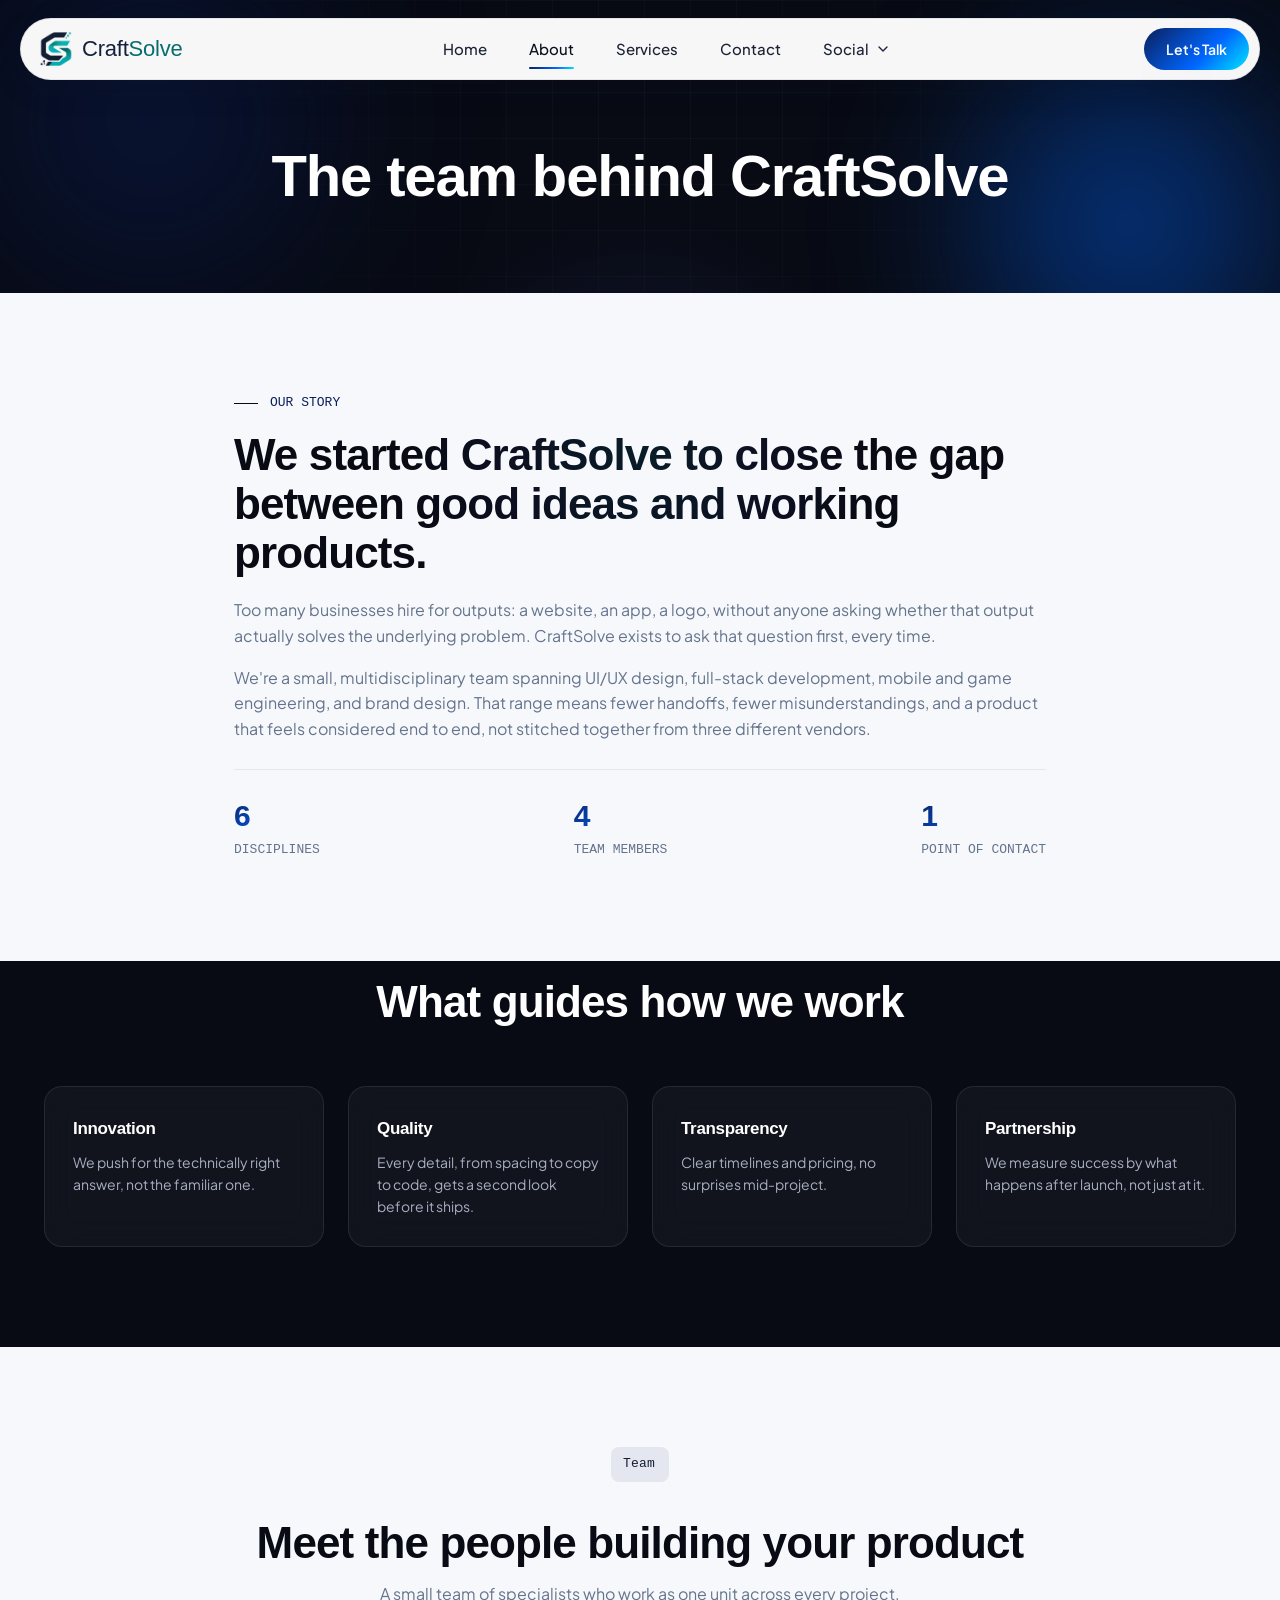
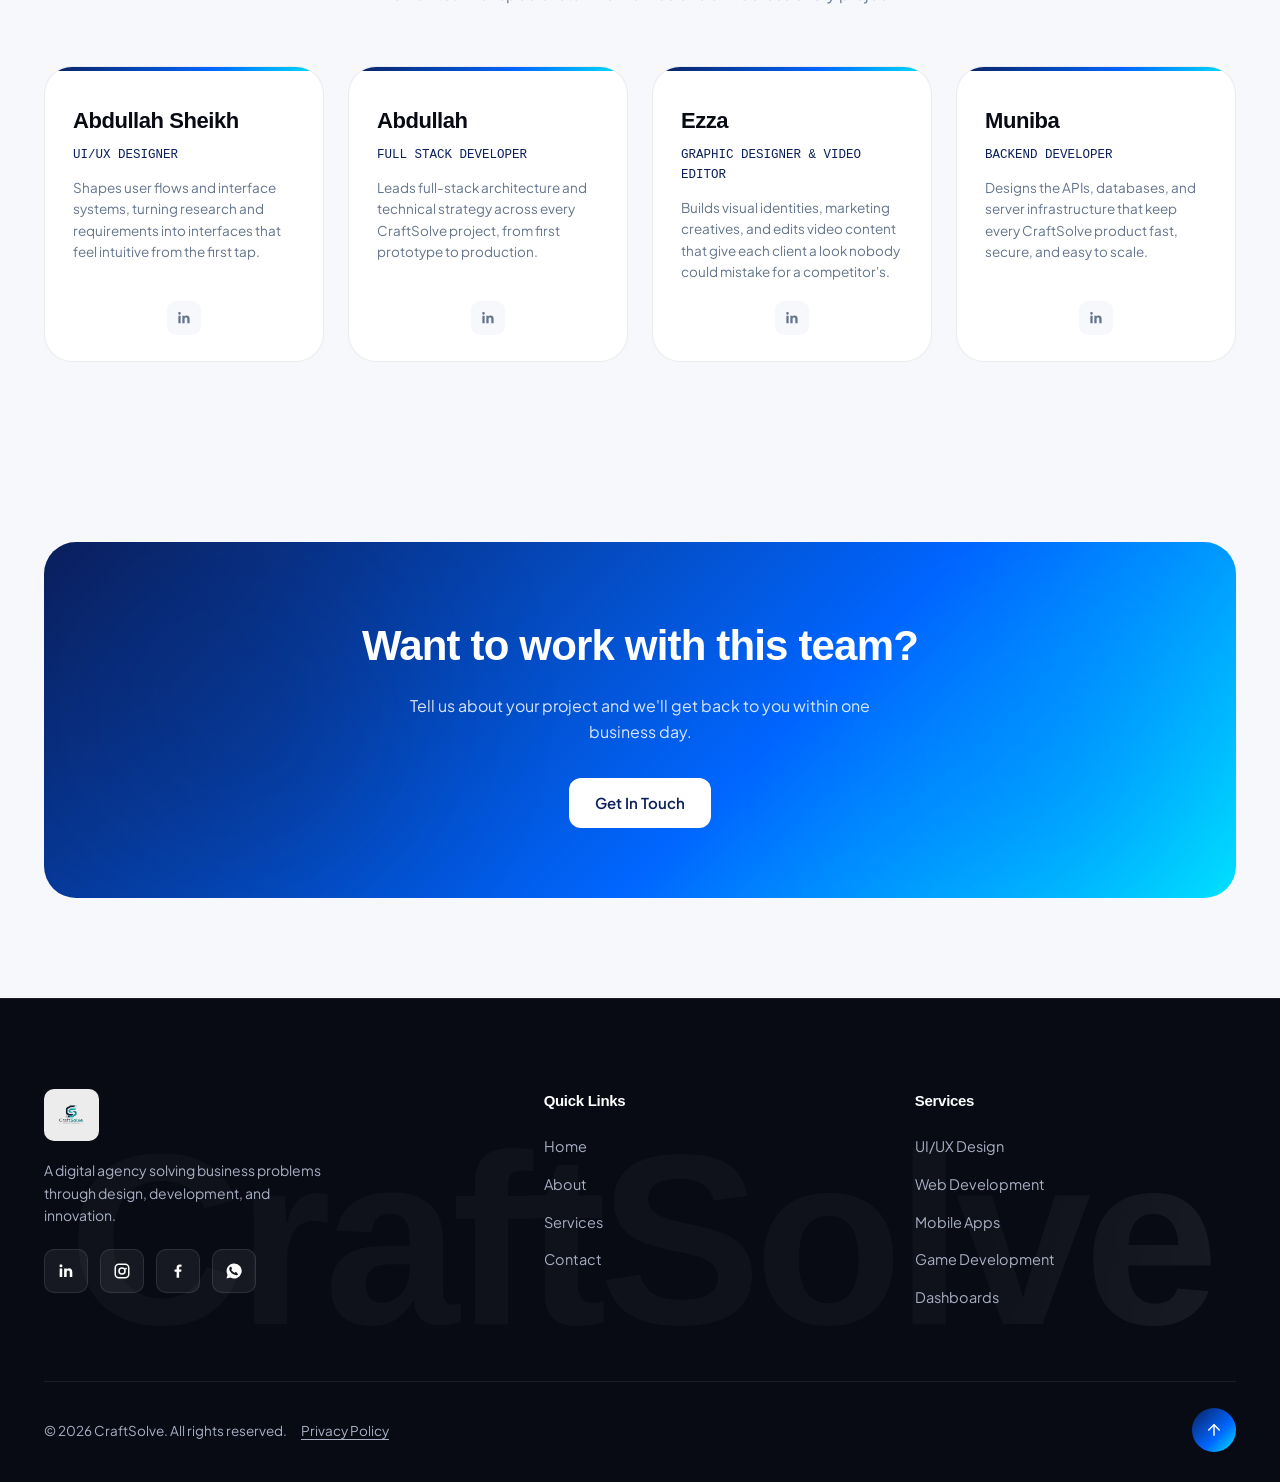
==== commit e1cc3079: "changing" ====
--- a/about.html
+++ b/about.html
@@ -16,15 +16,15 @@
     <link rel="icon" href="images/favicon.png" type="image/png">
     <link rel="preconnect" href="https://fonts.googleapis.com">
    <link href="https://fonts.googleapis.com/css2?family=Plus+Jakarta+Sans:wght@400;500;600;700;800&display=swap" rel="stylesheet">
-<<<<<<< HEAD
+
     <link rel="stylesheet" href="css/style.css?v=11">
     <link rel="stylesheet" href="css/responsive.css?v=11">
     <link rel="stylesheet" href="css/animations.css?v=11">
-=======
+
     <link rel="stylesheet" href="css/style.css">
     <link rel="stylesheet" href="css/responsive.css">
     <link rel="stylesheet" href="css/animations.css">
->>>>>>> 83862fd032716d25e864d3f0a91deb22ef72222d
+
 </head>
 
 <body>
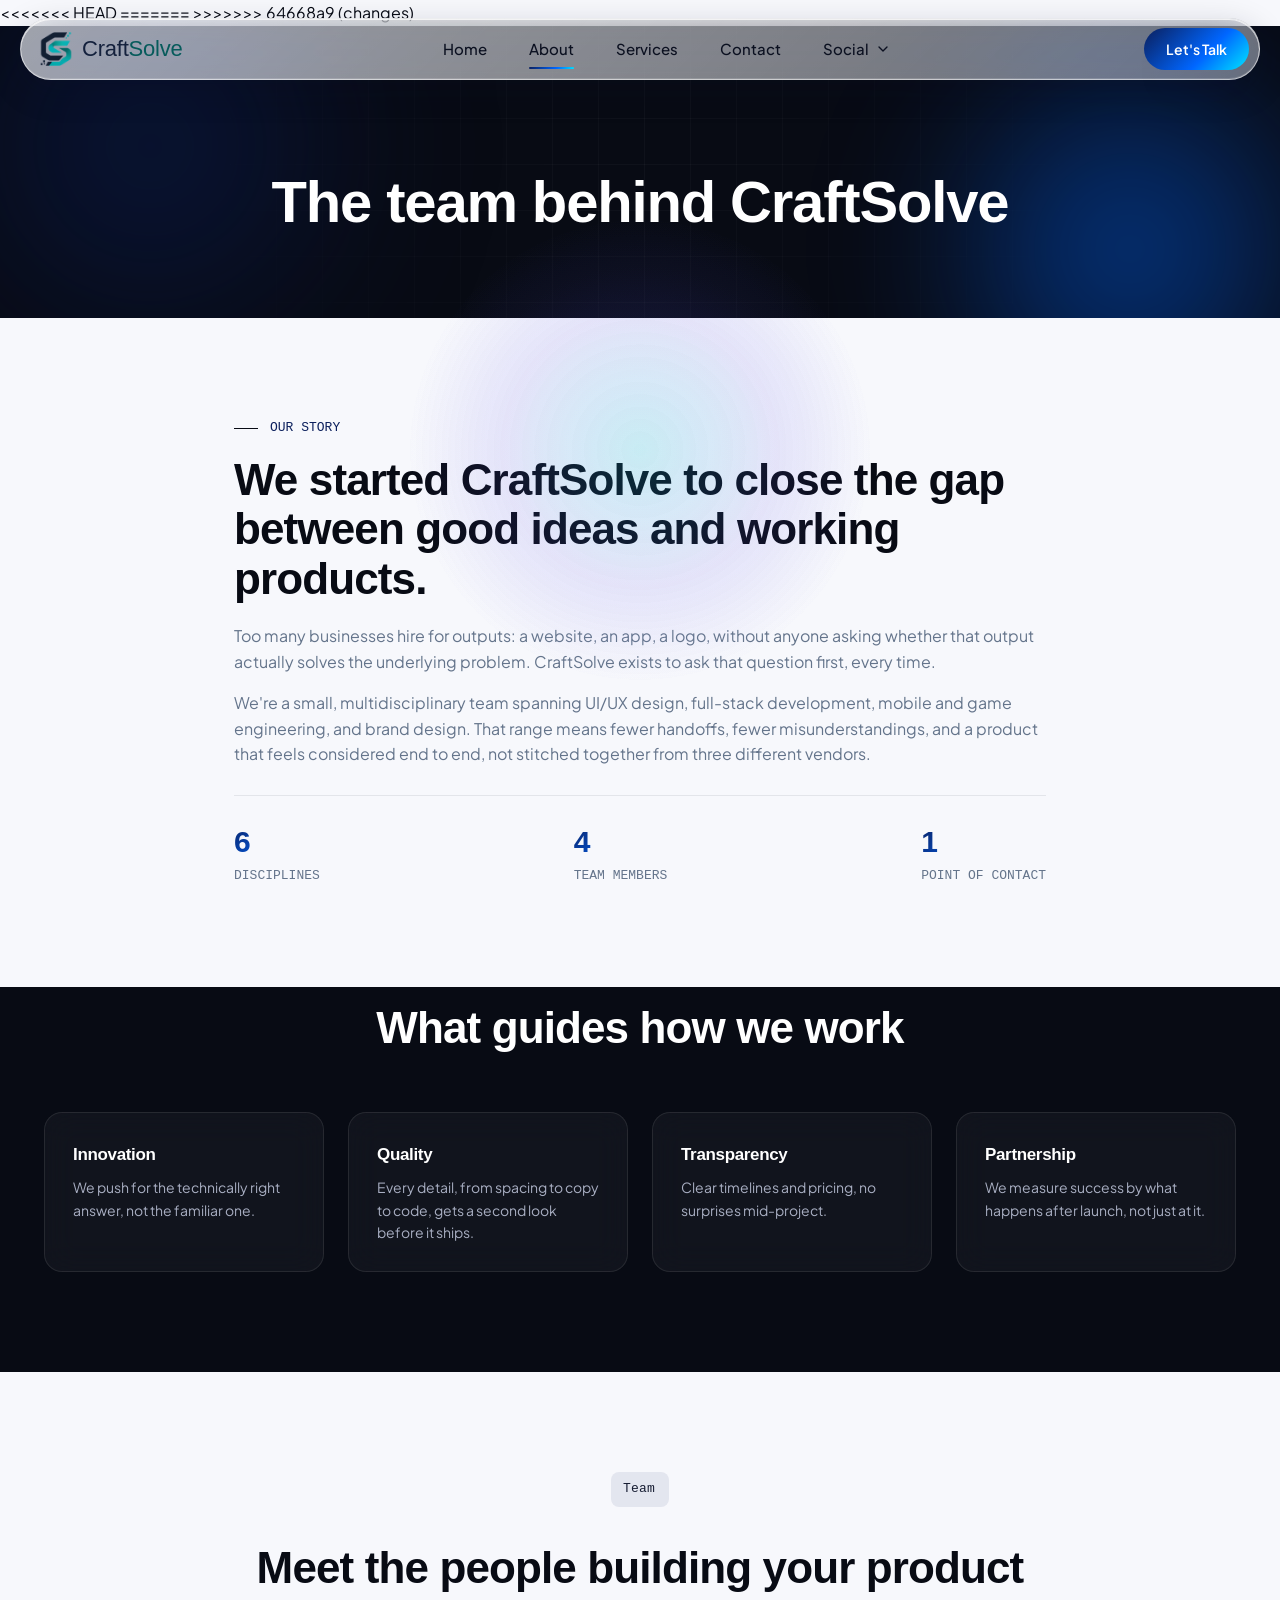
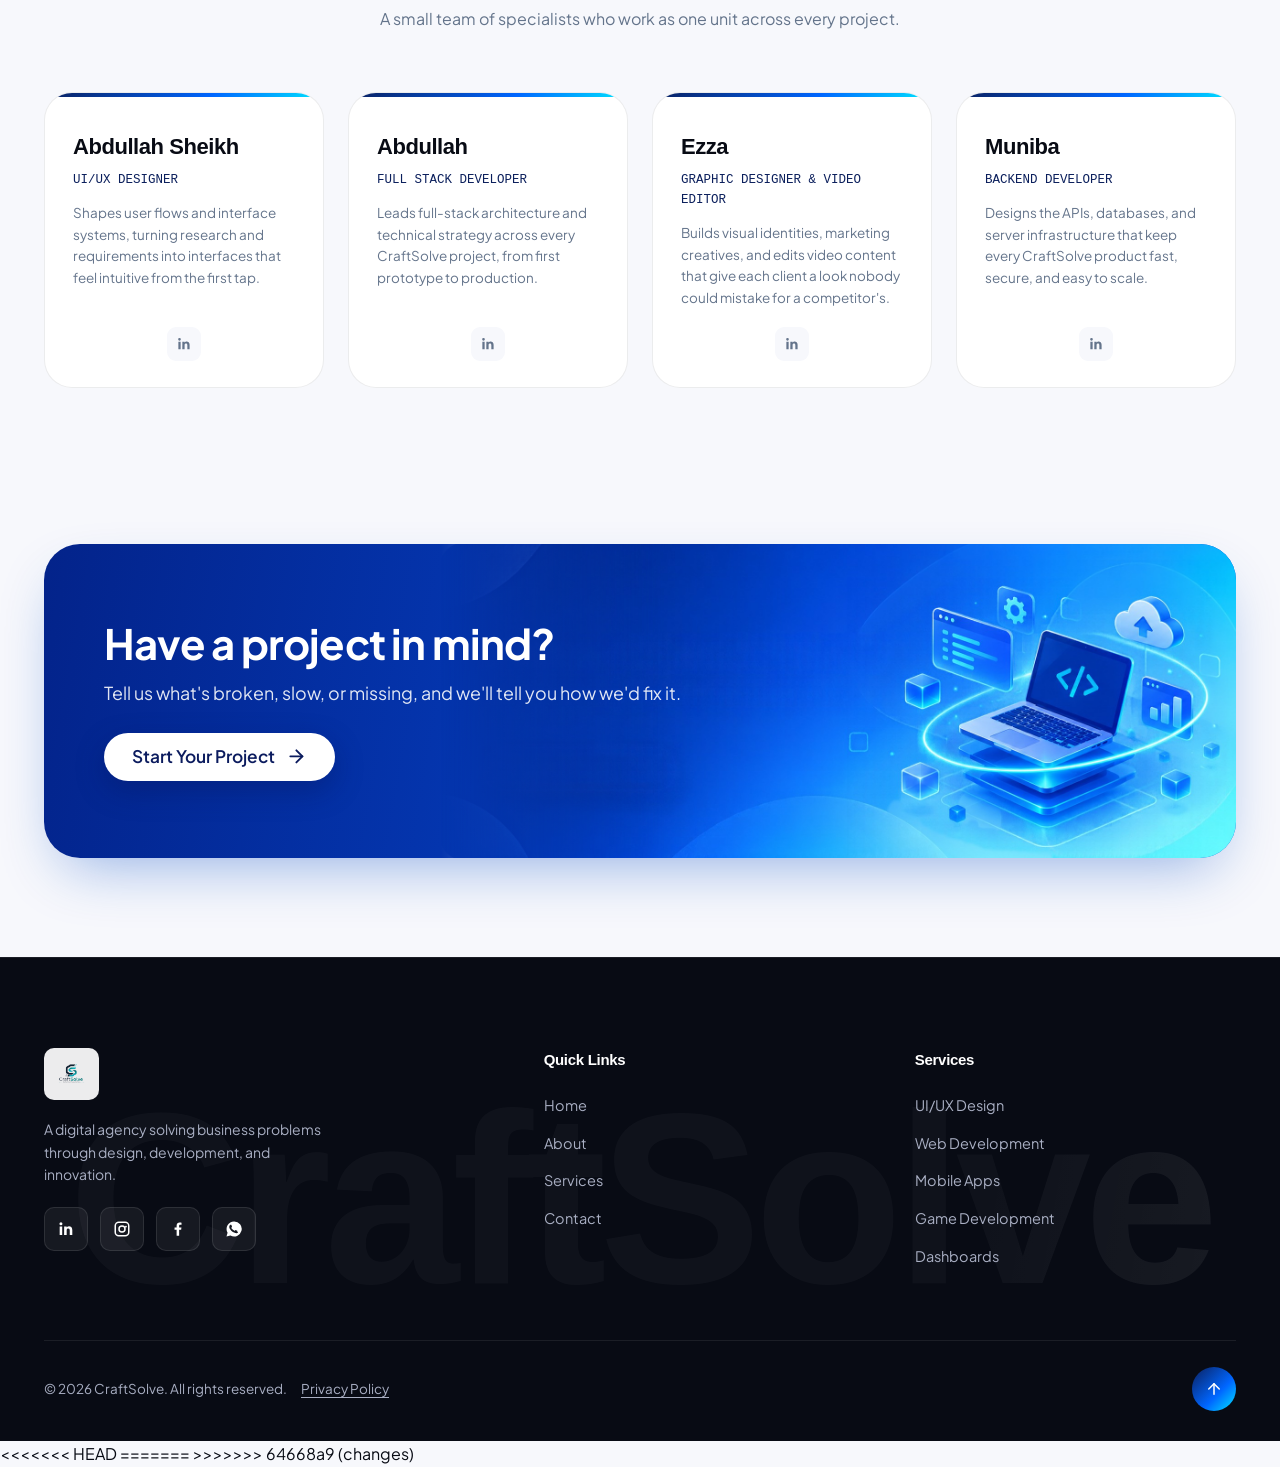
==== commit ef1cfdb1: "changes" ====
--- a/about.html
+++ b/about.html
@@ -16,6 +16,7 @@
     <link rel="icon" href="images/favicon.png" type="image/png">
     <link rel="preconnect" href="https://fonts.googleapis.com">
    <link href="https://fonts.googleapis.com/css2?family=Plus+Jakarta+Sans:wght@400;500;600;700;800&display=swap" rel="stylesheet">
+<<<<<<< HEAD
 
     <link rel="stylesheet" href="css/style.css?v=11">
     <link rel="stylesheet" href="css/responsive.css?v=11">
@@ -25,6 +26,13 @@
     <link rel="stylesheet" href="css/responsive.css">
     <link rel="stylesheet" href="css/animations.css">
 
+=======
+    <link rel="stylesheet" href="css/style.css?v=18">
+    <link rel="stylesheet" href="css/responsive.css?v=18">
+    <link rel="stylesheet" href="css/animations.css?v=18">
+    <link rel="stylesheet" href="css/home-anim.css?v=18">
+    <link rel="stylesheet" href="css/pro-anim.css?v=18">
+>>>>>>> 64668a9 (changes)
 </head>
 
 <body>
@@ -203,13 +211,11 @@
 
     <section class="section" style="padding-top:0;">
         <div class="container">
-            <div class="cta-band reveal">
-                <div class="blob blob-1" style="top:-100px;left:-80px;"></div>
-                <div class="blob blob-2" style="bottom:-100px;right:-40px;"></div>
-                <div style="position:relative;z-index:2;">
-                    <h2>Want to work with this team?</h2>
-                    <p>Tell us about your project and we'll get back to you within one business day.</p>
-                    <a href="contact.html" class="btn" style="background:#fff;color:var(--indigo);">Get In Touch</a>
+            <div class="cta-card reveal">
+                <div class="cta-card-text">
+                    <h2>Have a project in mind?</h2>
+                    <p>Tell us what's broken, slow, or missing, and we'll tell you how we'd fix it.</p>
+                    <a href="contact.html" class="cta-card-btn">Start Your Project <svg viewBox="0 0 24 24" fill="none" stroke="currentColor" stroke-width="2.2" stroke-linecap="round" stroke-linejoin="round" aria-hidden="true"><line x1="5" y1="12" x2="19" y2="12"/><polyline points="12 5 19 12 12 19"/></svg></a>
                 </div>
             </div>
         </div>
@@ -258,8 +264,15 @@
         </div>
     </footer>
 
+<<<<<<< HEAD
     <script src="js/main.js?v=11"></script>
     <script src="js/animation.js?v=11"></script>
+=======
+    <script src="js/main.js?v=18"></script>
+    <script src="js/animation.js?v=18"></script>
+<script src="js/home-anim.js?v=18"></script>
+<script src="js/pro-anim.js?v=18"></script>
+>>>>>>> 64668a9 (changes)
 </body>
 
 </html>
--- a/css/style.css
+++ b/css/style.css
@@ -2651,6 +2651,9 @@
     .cta-band-mobile { display: block; }
 }
 <<<<<<< HEAD
+<<<<<<< HEAD
+=======
+>>>>>>> 64668a9 (changes)
 
 
 /* ===== GLASS NAV BAR ===== */
@@ -2676,5 +2679,171 @@
     backdrop-filter: blur(18px) saturate(170%);
     border: 1px solid rgba(255, 255, 255, 0.6);
 }
+<<<<<<< HEAD
 =======
 >>>>>>> 83862fd032716d25e864d3f0a91deb22ef72222d
+=======
+
+
+/* Smaller, centred CTA banner on the home page */
+.cta-banner-link {
+    width: 100%;
+    max-width: 980px;
+    margin: 56px auto 0;
+}
+
+
+/* ===== GLASSMORPHISM NAV (final) ===== */
+.nav-inner,
+.navbar.scrolled .nav-inner {
+    background: linear-gradient(135deg, rgba(255, 255, 255, 0.62) 0%, rgba(255, 255, 255, 0.40) 100%);
+    -webkit-backdrop-filter: blur(24px) saturate(190%);
+    backdrop-filter: blur(24px) saturate(190%);
+    border: 1px solid rgba(255, 255, 255, 0.6);
+    box-shadow:
+        0 10px 34px rgba(8, 16, 40, 0.20),
+        inset 0 1px 0 rgba(255, 255, 255, 0.75),
+        inset 0 -1px 0 rgba(255, 255, 255, 0.15);
+}
+.navbar.scrolled .nav-inner {
+    background: linear-gradient(135deg, rgba(255, 255, 255, 0.72) 0%, rgba(255, 255, 255, 0.52) 100%);
+}
+.nav-links a,
+.nav-dropdown-toggle { color: #0B1020; font-weight: 500; }
+.nav-links a:hover,
+.nav-dropdown-toggle:hover,
+.nav-dropdown.open .nav-dropdown-toggle { color: #000; }
+.nav-logo .nav-logo-text { color: #065B5B; }
+.nav-dropdown-menu {
+    background: linear-gradient(135deg, rgba(255, 255, 255, 0.82), rgba(255, 255, 255, 0.64));
+    -webkit-backdrop-filter: blur(24px) saturate(190%);
+    backdrop-filter: blur(24px) saturate(190%);
+    border: 1px solid rgba(255, 255, 255, 0.65);
+    box-shadow: 0 18px 44px rgba(8, 16, 40, 0.22), inset 0 1px 0 rgba(255, 255, 255, 0.7);
+}
+
+
+/* ===== HOME CTA CARD (picture background + live text & button) ===== */
+.cta-card {
+    container-type: inline-size;
+    position: relative;
+    display: flex;
+    align-items: center;
+    width: 100%;
+    max-width: 980px;
+    margin: 56px auto 0;
+    aspect-ratio: 1739 / 686;
+    border-radius: clamp(24px, 4vw, 40px);
+    overflow: hidden;
+    background: #0a3fc4 url(../images/cta-bg.jpg) center / cover no-repeat;
+    box-shadow: 0 24px 60px -20px rgba(11, 79, 200, 0.45);
+}
+.cta-card-text { position: relative; z-index: 2; padding-left: 6.2cqw; max-width: 64cqw; }
+.cta-card h2 {
+    margin: 0 0 1.6cqw;
+    font-family: 'Plus Jakarta Sans', 'Space Grotesk', sans-serif;
+    font-weight: 700;
+    font-size: 4.5cqw;
+    line-height: 1.1;
+    white-space: nowrap;
+    letter-spacing: -0.02em;
+    color: #fff;
+}
+.cta-card p {
+    margin: 0 0 3.2cqw;
+    max-width: 47cqw;
+    font-size: 2cqw;
+    line-height: 1.5;
+    color: rgba(255, 255, 255, 0.88);
+}
+.cta-card-btn {
+    display: inline-flex;
+    align-items: center;
+    gap: 1.2cqw;
+    padding: 1.7cqw 3.2cqw;
+    border-radius: 999px;
+    background: #fff;
+    color: #0b1b5e;
+    font-weight: 600;
+    font-size: 1.9cqw;
+    line-height: 1;
+    box-shadow: 0 10px 28px rgba(5, 20, 90, 0.35);
+    transition: transform 0.25s ease, box-shadow 0.25s ease;
+}
+.cta-card-btn svg { width: 1.2em; height: 1.2em; transition: transform 0.25s ease; }
+.cta-card-btn:hover { transform: translateY(-3px); box-shadow: 0 16px 34px rgba(5, 20, 90, 0.45); }
+.cta-card-btn:hover svg { transform: translateX(4px); }
+
+@media (max-width: 767px) {
+    .cta-card {
+        display: block;
+        aspect-ratio: auto;
+        margin-top: 40px;
+        padding: 34px 24px calc(min(62vw, 300px) - 6px);
+        background: linear-gradient(170deg, #04268f 0%, #0540c4 42%, #0a68ee 72%, #11a6ff 100%);
+    }
+    .cta-card::after {
+        content: "";
+        position: absolute;
+        left: 0;
+        right: 0;
+        bottom: 0;
+        height: min(62vw, 300px);
+        background: url(../images/cta-bg-mobile.jpg) 100% 50% / cover no-repeat;
+        -webkit-mask-image: linear-gradient(to bottom, transparent 0%, #000 40%);
+        mask-image: linear-gradient(to bottom, transparent 0%, #000 40%);
+        pointer-events: none;
+    }
+    .cta-card-text { padding: 0; max-width: none; }
+    .cta-card h2 { margin: 0 0 12px; font-size: clamp(1.9rem, 8.6vw, 2.5rem); white-space: normal; }
+    .cta-card p { margin: 0 0 22px; max-width: 26em; font-size: 1rem; }
+    .cta-card-btn { gap: 10px; padding: 15px 26px; font-size: 1rem; }
+}
+
+
+/* ===== CTA CARD: wider (full container) and slimmer ===== */
+@media (min-width: 768px) {
+    .cta-card {
+        max-width: none;
+        aspect-ratio: 3.8 / 1;
+        min-height: 240px;
+        border-radius: clamp(24px, 3vw, 36px);
+        background: linear-gradient(100deg, #03238a 0%, #0436b0 38%, #0546cf 70%);
+    }
+    .cta-card::after {
+        content: "";
+        position: absolute;
+        top: 0;
+        bottom: 0;
+        right: 0;
+        aspect-ratio: 1739 / 686;
+        background: url(../images/cta-bg.jpg) center / 100% 100% no-repeat;
+        -webkit-mask-image: linear-gradient(90deg, transparent 0%, #000 28%);
+        mask-image: linear-gradient(90deg, transparent 0%, #000 28%);
+        pointer-events: none;
+    }
+    .cta-card-text { padding-left: 5cqw; max-width: 60cqw; }
+    .cta-card h2 {
+        font-size: clamp(1.6rem, 3.5cqw, 2.8rem);
+        margin-bottom: clamp(8px, 1.1cqw, 14px);
+    }
+    .cta-card p {
+        font-size: clamp(0.9rem, 1.5cqw, 1.12rem);
+        max-width: 52cqw;
+        text-wrap: balance;
+        margin-bottom: clamp(16px, 2.2cqw, 28px);
+    }
+    .cta-card-btn {
+        gap: clamp(8px, 0.9cqw, 12px);
+        padding: clamp(11px, 1.15cqw, 15px) clamp(22px, 2.4cqw, 32px);
+        font-size: clamp(0.9rem, 1.45cqw, 1.08rem);
+    }
+}
+/* mobile: a bit slimmer too */
+@media (max-width: 767px) {
+    .cta-card {
+        padding: 28px 22px calc(min(52vw, 240px) - 6px);
+    }
+    .cta-card::after { height: min(52vw, 240px); }
+}
+>>>>>>> 64668a9 (changes)
--- a/css/responsive.css
+++ b/css/responsive.css
@@ -386,6 +386,9 @@
     }
 }
 <<<<<<< HEAD
+<<<<<<< HEAD
+=======
+>>>>>>> 64668a9 (changes)
 
 
 /* "Scroll Down" indicator removed on every device */
@@ -399,5 +402,8 @@
     .navbar { padding: 12px 0; }
     .navbar .nav-inner { width: calc(100% - 24px); margin-left: auto; margin-right: auto; }
 }
+<<<<<<< HEAD
 =======
 >>>>>>> 83862fd032716d25e864d3f0a91deb22ef72222d
+=======
+>>>>>>> 64668a9 (changes)
--- a/css/style.css
+++ b/css/style.css
@@ -2651,6 +2651,9 @@
     .cta-band-mobile { display: block; }
 }
 <<<<<<< HEAD
+<<<<<<< HEAD
+=======
+>>>>>>> 64668a9 (changes)
 
 
 /* ===== GLASS NAV BAR ===== */
@@ -2676,5 +2679,171 @@
     backdrop-filter: blur(18px) saturate(170%);
     border: 1px solid rgba(255, 255, 255, 0.6);
 }
+<<<<<<< HEAD
 =======
 >>>>>>> 83862fd032716d25e864d3f0a91deb22ef72222d
+=======
+
+
+/* Smaller, centred CTA banner on the home page */
+.cta-banner-link {
+    width: 100%;
+    max-width: 980px;
+    margin: 56px auto 0;
+}
+
+
+/* ===== GLASSMORPHISM NAV (final) ===== */
+.nav-inner,
+.navbar.scrolled .nav-inner {
+    background: linear-gradient(135deg, rgba(255, 255, 255, 0.62) 0%, rgba(255, 255, 255, 0.40) 100%);
+    -webkit-backdrop-filter: blur(24px) saturate(190%);
+    backdrop-filter: blur(24px) saturate(190%);
+    border: 1px solid rgba(255, 255, 255, 0.6);
+    box-shadow:
+        0 10px 34px rgba(8, 16, 40, 0.20),
+        inset 0 1px 0 rgba(255, 255, 255, 0.75),
+        inset 0 -1px 0 rgba(255, 255, 255, 0.15);
+}
+.navbar.scrolled .nav-inner {
+    background: linear-gradient(135deg, rgba(255, 255, 255, 0.72) 0%, rgba(255, 255, 255, 0.52) 100%);
+}
+.nav-links a,
+.nav-dropdown-toggle { color: #0B1020; font-weight: 500; }
+.nav-links a:hover,
+.nav-dropdown-toggle:hover,
+.nav-dropdown.open .nav-dropdown-toggle { color: #000; }
+.nav-logo .nav-logo-text { color: #065B5B; }
+.nav-dropdown-menu {
+    background: linear-gradient(135deg, rgba(255, 255, 255, 0.82), rgba(255, 255, 255, 0.64));
+    -webkit-backdrop-filter: blur(24px) saturate(190%);
+    backdrop-filter: blur(24px) saturate(190%);
+    border: 1px solid rgba(255, 255, 255, 0.65);
+    box-shadow: 0 18px 44px rgba(8, 16, 40, 0.22), inset 0 1px 0 rgba(255, 255, 255, 0.7);
+}
+
+
+/* ===== HOME CTA CARD (picture background + live text & button) ===== */
+.cta-card {
+    container-type: inline-size;
+    position: relative;
+    display: flex;
+    align-items: center;
+    width: 100%;
+    max-width: 980px;
+    margin: 56px auto 0;
+    aspect-ratio: 1739 / 686;
+    border-radius: clamp(24px, 4vw, 40px);
+    overflow: hidden;
+    background: #0a3fc4 url(../images/cta-bg.jpg) center / cover no-repeat;
+    box-shadow: 0 24px 60px -20px rgba(11, 79, 200, 0.45);
+}
+.cta-card-text { position: relative; z-index: 2; padding-left: 6.2cqw; max-width: 64cqw; }
+.cta-card h2 {
+    margin: 0 0 1.6cqw;
+    font-family: 'Plus Jakarta Sans', 'Space Grotesk', sans-serif;
+    font-weight: 700;
+    font-size: 4.5cqw;
+    line-height: 1.1;
+    white-space: nowrap;
+    letter-spacing: -0.02em;
+    color: #fff;
+}
+.cta-card p {
+    margin: 0 0 3.2cqw;
+    max-width: 47cqw;
+    font-size: 2cqw;
+    line-height: 1.5;
+    color: rgba(255, 255, 255, 0.88);
+}
+.cta-card-btn {
+    display: inline-flex;
+    align-items: center;
+    gap: 1.2cqw;
+    padding: 1.7cqw 3.2cqw;
+    border-radius: 999px;
+    background: #fff;
+    color: #0b1b5e;
+    font-weight: 600;
+    font-size: 1.9cqw;
+    line-height: 1;
+    box-shadow: 0 10px 28px rgba(5, 20, 90, 0.35);
+    transition: transform 0.25s ease, box-shadow 0.25s ease;
+}
+.cta-card-btn svg { width: 1.2em; height: 1.2em; transition: transform 0.25s ease; }
+.cta-card-btn:hover { transform: translateY(-3px); box-shadow: 0 16px 34px rgba(5, 20, 90, 0.45); }
+.cta-card-btn:hover svg { transform: translateX(4px); }
+
+@media (max-width: 767px) {
+    .cta-card {
+        display: block;
+        aspect-ratio: auto;
+        margin-top: 40px;
+        padding: 34px 24px calc(min(62vw, 300px) - 6px);
+        background: linear-gradient(170deg, #04268f 0%, #0540c4 42%, #0a68ee 72%, #11a6ff 100%);
+    }
+    .cta-card::after {
+        content: "";
+        position: absolute;
+        left: 0;
+        right: 0;
+        bottom: 0;
+        height: min(62vw, 300px);
+        background: url(../images/cta-bg-mobile.jpg) 100% 50% / cover no-repeat;
+        -webkit-mask-image: linear-gradient(to bottom, transparent 0%, #000 40%);
+        mask-image: linear-gradient(to bottom, transparent 0%, #000 40%);
+        pointer-events: none;
+    }
+    .cta-card-text { padding: 0; max-width: none; }
+    .cta-card h2 { margin: 0 0 12px; font-size: clamp(1.9rem, 8.6vw, 2.5rem); white-space: normal; }
+    .cta-card p { margin: 0 0 22px; max-width: 26em; font-size: 1rem; }
+    .cta-card-btn { gap: 10px; padding: 15px 26px; font-size: 1rem; }
+}
+
+
+/* ===== CTA CARD: wider (full container) and slimmer ===== */
+@media (min-width: 768px) {
+    .cta-card {
+        max-width: none;
+        aspect-ratio: 3.8 / 1;
+        min-height: 240px;
+        border-radius: clamp(24px, 3vw, 36px);
+        background: linear-gradient(100deg, #03238a 0%, #0436b0 38%, #0546cf 70%);
+    }
+    .cta-card::after {
+        content: "";
+        position: absolute;
+        top: 0;
+        bottom: 0;
+        right: 0;
+        aspect-ratio: 1739 / 686;
+        background: url(../images/cta-bg.jpg) center / 100% 100% no-repeat;
+        -webkit-mask-image: linear-gradient(90deg, transparent 0%, #000 28%);
+        mask-image: linear-gradient(90deg, transparent 0%, #000 28%);
+        pointer-events: none;
+    }
+    .cta-card-text { padding-left: 5cqw; max-width: 60cqw; }
+    .cta-card h2 {
+        font-size: clamp(1.6rem, 3.5cqw, 2.8rem);
+        margin-bottom: clamp(8px, 1.1cqw, 14px);
+    }
+    .cta-card p {
+        font-size: clamp(0.9rem, 1.5cqw, 1.12rem);
+        max-width: 52cqw;
+        text-wrap: balance;
+        margin-bottom: clamp(16px, 2.2cqw, 28px);
+    }
+    .cta-card-btn {
+        gap: clamp(8px, 0.9cqw, 12px);
+        padding: clamp(11px, 1.15cqw, 15px) clamp(22px, 2.4cqw, 32px);
+        font-size: clamp(0.9rem, 1.45cqw, 1.08rem);
+    }
+}
+/* mobile: a bit slimmer too */
+@media (max-width: 767px) {
+    .cta-card {
+        padding: 28px 22px calc(min(52vw, 240px) - 6px);
+    }
+    .cta-card::after { height: min(52vw, 240px); }
+}
+>>>>>>> 64668a9 (changes)
--- a/css/responsive.css
+++ b/css/responsive.css
@@ -386,6 +386,9 @@
     }
 }
 <<<<<<< HEAD
+<<<<<<< HEAD
+=======
+>>>>>>> 64668a9 (changes)
 
 
 /* "Scroll Down" indicator removed on every device */
@@ -399,5 +402,8 @@
     .navbar { padding: 12px 0; }
     .navbar .nav-inner { width: calc(100% - 24px); margin-left: auto; margin-right: auto; }
 }
+<<<<<<< HEAD
 =======
 >>>>>>> 83862fd032716d25e864d3f0a91deb22ef72222d
+=======
+>>>>>>> 64668a9 (changes)
--- a/css/style.css
+++ b/css/style.css
@@ -2651,6 +2651,9 @@
     .cta-band-mobile { display: block; }
 }
 <<<<<<< HEAD
+<<<<<<< HEAD
+=======
+>>>>>>> 64668a9 (changes)
 
 
 /* ===== GLASS NAV BAR ===== */
@@ -2676,5 +2679,171 @@
     backdrop-filter: blur(18px) saturate(170%);
     border: 1px solid rgba(255, 255, 255, 0.6);
 }
+<<<<<<< HEAD
 =======
 >>>>>>> 83862fd032716d25e864d3f0a91deb22ef72222d
+=======
+
+
+/* Smaller, centred CTA banner on the home page */
+.cta-banner-link {
+    width: 100%;
+    max-width: 980px;
+    margin: 56px auto 0;
+}
+
+
+/* ===== GLASSMORPHISM NAV (final) ===== */
+.nav-inner,
+.navbar.scrolled .nav-inner {
+    background: linear-gradient(135deg, rgba(255, 255, 255, 0.62) 0%, rgba(255, 255, 255, 0.40) 100%);
+    -webkit-backdrop-filter: blur(24px) saturate(190%);
+    backdrop-filter: blur(24px) saturate(190%);
+    border: 1px solid rgba(255, 255, 255, 0.6);
+    box-shadow:
+        0 10px 34px rgba(8, 16, 40, 0.20),
+        inset 0 1px 0 rgba(255, 255, 255, 0.75),
+        inset 0 -1px 0 rgba(255, 255, 255, 0.15);
+}
+.navbar.scrolled .nav-inner {
+    background: linear-gradient(135deg, rgba(255, 255, 255, 0.72) 0%, rgba(255, 255, 255, 0.52) 100%);
+}
+.nav-links a,
+.nav-dropdown-toggle { color: #0B1020; font-weight: 500; }
+.nav-links a:hover,
+.nav-dropdown-toggle:hover,
+.nav-dropdown.open .nav-dropdown-toggle { color: #000; }
+.nav-logo .nav-logo-text { color: #065B5B; }
+.nav-dropdown-menu {
+    background: linear-gradient(135deg, rgba(255, 255, 255, 0.82), rgba(255, 255, 255, 0.64));
+    -webkit-backdrop-filter: blur(24px) saturate(190%);
+    backdrop-filter: blur(24px) saturate(190%);
+    border: 1px solid rgba(255, 255, 255, 0.65);
+    box-shadow: 0 18px 44px rgba(8, 16, 40, 0.22), inset 0 1px 0 rgba(255, 255, 255, 0.7);
+}
+
+
+/* ===== HOME CTA CARD (picture background + live text & button) ===== */
+.cta-card {
+    container-type: inline-size;
+    position: relative;
+    display: flex;
+    align-items: center;
+    width: 100%;
+    max-width: 980px;
+    margin: 56px auto 0;
+    aspect-ratio: 1739 / 686;
+    border-radius: clamp(24px, 4vw, 40px);
+    overflow: hidden;
+    background: #0a3fc4 url(../images/cta-bg.jpg) center / cover no-repeat;
+    box-shadow: 0 24px 60px -20px rgba(11, 79, 200, 0.45);
+}
+.cta-card-text { position: relative; z-index: 2; padding-left: 6.2cqw; max-width: 64cqw; }
+.cta-card h2 {
+    margin: 0 0 1.6cqw;
+    font-family: 'Plus Jakarta Sans', 'Space Grotesk', sans-serif;
+    font-weight: 700;
+    font-size: 4.5cqw;
+    line-height: 1.1;
+    white-space: nowrap;
+    letter-spacing: -0.02em;
+    color: #fff;
+}
+.cta-card p {
+    margin: 0 0 3.2cqw;
+    max-width: 47cqw;
+    font-size: 2cqw;
+    line-height: 1.5;
+    color: rgba(255, 255, 255, 0.88);
+}
+.cta-card-btn {
+    display: inline-flex;
+    align-items: center;
+    gap: 1.2cqw;
+    padding: 1.7cqw 3.2cqw;
+    border-radius: 999px;
+    background: #fff;
+    color: #0b1b5e;
+    font-weight: 600;
+    font-size: 1.9cqw;
+    line-height: 1;
+    box-shadow: 0 10px 28px rgba(5, 20, 90, 0.35);
+    transition: transform 0.25s ease, box-shadow 0.25s ease;
+}
+.cta-card-btn svg { width: 1.2em; height: 1.2em; transition: transform 0.25s ease; }
+.cta-card-btn:hover { transform: translateY(-3px); box-shadow: 0 16px 34px rgba(5, 20, 90, 0.45); }
+.cta-card-btn:hover svg { transform: translateX(4px); }
+
+@media (max-width: 767px) {
+    .cta-card {
+        display: block;
+        aspect-ratio: auto;
+        margin-top: 40px;
+        padding: 34px 24px calc(min(62vw, 300px) - 6px);
+        background: linear-gradient(170deg, #04268f 0%, #0540c4 42%, #0a68ee 72%, #11a6ff 100%);
+    }
+    .cta-card::after {
+        content: "";
+        position: absolute;
+        left: 0;
+        right: 0;
+        bottom: 0;
+        height: min(62vw, 300px);
+        background: url(../images/cta-bg-mobile.jpg) 100% 50% / cover no-repeat;
+        -webkit-mask-image: linear-gradient(to bottom, transparent 0%, #000 40%);
+        mask-image: linear-gradient(to bottom, transparent 0%, #000 40%);
+        pointer-events: none;
+    }
+    .cta-card-text { padding: 0; max-width: none; }
+    .cta-card h2 { margin: 0 0 12px; font-size: clamp(1.9rem, 8.6vw, 2.5rem); white-space: normal; }
+    .cta-card p { margin: 0 0 22px; max-width: 26em; font-size: 1rem; }
+    .cta-card-btn { gap: 10px; padding: 15px 26px; font-size: 1rem; }
+}
+
+
+/* ===== CTA CARD: wider (full container) and slimmer ===== */
+@media (min-width: 768px) {
+    .cta-card {
+        max-width: none;
+        aspect-ratio: 3.8 / 1;
+        min-height: 240px;
+        border-radius: clamp(24px, 3vw, 36px);
+        background: linear-gradient(100deg, #03238a 0%, #0436b0 38%, #0546cf 70%);
+    }
+    .cta-card::after {
+        content: "";
+        position: absolute;
+        top: 0;
+        bottom: 0;
+        right: 0;
+        aspect-ratio: 1739 / 686;
+        background: url(../images/cta-bg.jpg) center / 100% 100% no-repeat;
+        -webkit-mask-image: linear-gradient(90deg, transparent 0%, #000 28%);
+        mask-image: linear-gradient(90deg, transparent 0%, #000 28%);
+        pointer-events: none;
+    }
+    .cta-card-text { padding-left: 5cqw; max-width: 60cqw; }
+    .cta-card h2 {
+        font-size: clamp(1.6rem, 3.5cqw, 2.8rem);
+        margin-bottom: clamp(8px, 1.1cqw, 14px);
+    }
+    .cta-card p {
+        font-size: clamp(0.9rem, 1.5cqw, 1.12rem);
+        max-width: 52cqw;
+        text-wrap: balance;
+        margin-bottom: clamp(16px, 2.2cqw, 28px);
+    }
+    .cta-card-btn {
+        gap: clamp(8px, 0.9cqw, 12px);
+        padding: clamp(11px, 1.15cqw, 15px) clamp(22px, 2.4cqw, 32px);
+        font-size: clamp(0.9rem, 1.45cqw, 1.08rem);
+    }
+}
+/* mobile: a bit slimmer too */
+@media (max-width: 767px) {
+    .cta-card {
+        padding: 28px 22px calc(min(52vw, 240px) - 6px);
+    }
+    .cta-card::after { height: min(52vw, 240px); }
+}
+>>>>>>> 64668a9 (changes)
--- a/css/responsive.css
+++ b/css/responsive.css
@@ -386,6 +386,9 @@
     }
 }
 <<<<<<< HEAD
+<<<<<<< HEAD
+=======
+>>>>>>> 64668a9 (changes)
 
 
 /* "Scroll Down" indicator removed on every device */
@@ -399,5 +402,8 @@
     .navbar { padding: 12px 0; }
     .navbar .nav-inner { width: calc(100% - 24px); margin-left: auto; margin-right: auto; }
 }
+<<<<<<< HEAD
 =======
 >>>>>>> 83862fd032716d25e864d3f0a91deb22ef72222d
+=======
+>>>>>>> 64668a9 (changes)
--- a/css/home-anim.css
+++ b/css/home-anim.css
@@ -0,0 +1,118 @@
+/* ===== HOME PAGE EXTRA ANIMATIONS ===== */
+
+/* 1. Scroll progress bar */
+.scroll-progress {
+    position: fixed;
+    top: 0;
+    left: 0;
+    width: 100%;
+    height: 3px;
+    z-index: 2000;
+    pointer-events: none;
+    transform: scaleX(0);
+    transform-origin: 0 50%;
+    background: linear-gradient(90deg, #0fb5b5, #1a8cff, #6fd8ff);
+    box-shadow: 0 0 12px rgba(26, 140, 255, 0.7);
+}
+
+/* 2. Hero: floating light particles + moving shimmer on "Reality" + parallax */
+.hero-particles {
+    position: absolute;
+    inset: 0 0 40% 0;
+    overflow: hidden;
+    pointer-events: none;
+}
+.hero-particles .particle {
+    width: 3px;
+    height: 3px;
+    background: #bfe6ff;
+    box-shadow: 0 0 8px 2px rgba(120, 200, 255, 0.7);
+}
+.hero-bg,
+.hero-content { will-change: transform; }
+
+.hero-accent {
+    background-image: linear-gradient(100deg, #1aa8ff 0%, #0a78ff 30%, #8be3ff 50%, #0a78ff 70%, #1aa8ff 100%);
+    background-size: 220% 100%;
+    animation: accent-shimmer 4.5s linear infinite;
+}
+@keyframes accent-shimmer {
+    from { background-position: 120% 0; }
+    to   { background-position: -100% 0; }
+}
+
+/* 3. Shine sweep on main buttons */
+.hero .hero-cta { position: relative; overflow: hidden; }
+.hero .hero-cta::after {
+    content: "";
+    position: absolute;
+    top: 0;
+    left: -60%;
+    width: 40%;
+    height: 100%;
+    background: linear-gradient(100deg, transparent, rgba(255, 255, 255, 0.55), transparent);
+    transform: skewX(-20deg);
+    animation: cta-shine 3.8s ease-in-out 2s infinite;
+    pointer-events: none;
+}
+@keyframes cta-shine {
+    0%   { left: -60%; }
+    35%, 100% { left: 140%; }
+}
+.hero-play { animation: play-pulse 2.6s ease-out infinite; }
+@keyframes play-pulse {
+    0%   { box-shadow: 0 0 0 0 rgba(60, 150, 255, 0.55); }
+    70%  { box-shadow: 0 0 0 16px rgba(60, 150, 255, 0); }
+    100% { box-shadow: 0 0 0 0 rgba(60, 150, 255, 0); }
+}
+
+/* 4. Cards: 3D tilt + glare (services) and cursor spotlight (why us) */
+.grad-border-inner.is-tilting { transition: transform 0.12s ease-out; will-change: transform; }
+.grad-border-card:hover .grad-border-inner.is-tilting { transform: none; }
+.grad-border-inner::after {
+    content: "";
+    position: absolute;
+    inset: 0;
+    border-radius: inherit;
+    background: radial-gradient(260px circle at var(--gx, 50%) var(--gy, 50%), rgba(26, 140, 255, 0.14), transparent 60%);
+    opacity: 0;
+    transition: opacity 0.3s ease;
+    pointer-events: none;
+}
+.grad-border-card:hover .grad-border-inner::after { opacity: 1; }
+
+.why-card { position: relative; overflow: hidden; }
+.why-card::after {
+    content: "";
+    position: absolute;
+    inset: 0;
+    background: radial-gradient(240px circle at var(--mx, 50%) var(--my, 50%), rgba(44, 197, 197, 0.18), transparent 65%);
+    opacity: 0;
+    transition: opacity 0.3s ease;
+    pointer-events: none;
+}
+.why-card:hover::after { opacity: 1; }
+
+.icon-box { transition: transform 0.4s cubic-bezier(.34, 1.56, .64, 1); }
+.grad-border-card:hover .icon-box,
+.why-card:hover .icon-box { transform: translateY(-3px) rotate(-8deg) scale(1.1); }
+
+/* 5. CTA banner: light sweep on hover */
+.cta-banner-link { position: relative; }
+.cta-banner-link::after {
+    content: "";
+    position: absolute;
+    top: 0;
+    left: -50%;
+    width: 35%;
+    height: 100%;
+    background: linear-gradient(100deg, transparent, rgba(255, 255, 255, 0.28), transparent);
+    transform: skewX(-20deg);
+    pointer-events: none;
+}
+.cta-banner-link:hover::after { animation: cta-shine 1.1s ease-out 1; }
+
+@media (prefers-reduced-motion: reduce) {
+    .hero-accent, .hero .hero-cta::after, .hero-play { animation: none !important; }
+    .scroll-progress { display: none; }
+}
--- a/css/pro-anim.css
+++ b/css/pro-anim.css
@@ -0,0 +1,136 @@
+/* ===== SITE-WIDE PROFESSIONAL ANIMATIONS (all pages) ===== */
+
+/* 1. Page enter / leave transition */
+body { animation: page-in 0.55s cubic-bezier(0.22, 0.7, 0.2, 1) both; }
+@keyframes page-in {
+    from { opacity: 0; }
+    to   { opacity: 1; }
+}
+body.is-leaving {
+    opacity: 0;
+    transform: translateY(-6px);
+    transition: opacity 0.25s ease, transform 0.25s ease;
+    pointer-events: none;
+}
+
+/* 2. Inner-page header: staggered entrance */
+.page-header .container > * {
+    animation: ph-rise 0.8s cubic-bezier(0.22, 0.7, 0.2, 1) both;
+}
+.page-header .container > *:nth-child(1) { animation-delay: 0.10s; }
+.page-header .container > *:nth-child(2) { animation-delay: 0.22s; }
+.page-header .container > *:nth-child(3) { animation-delay: 0.34s; }
+.page-header .container > *:nth-child(4) { animation-delay: 0.46s; }
+.page-header .container > .reveal { opacity: 1; transform: none; transition: none; }
+@keyframes ph-rise {
+    from { opacity: 0; transform: translateY(26px); filter: blur(6px); }
+    to   { opacity: 1; transform: none; filter: blur(0); }
+}
+.page-header .hero-bg,
+.page-header .container { will-change: transform; }
+
+/* 3. Eyebrow dash draws itself when its block scrolls in */
+.eyebrow-line .dash {
+    display: inline-block;
+    transform-origin: left center;
+    transition: transform 0.9s cubic-bezier(0.22, 0.7, 0.2, 1) 0.15s;
+}
+.reveal:not(.in-view) .eyebrow-line .dash { transform: scaleX(0); }
+.reveal.in-view .eyebrow-line .dash { transform: scaleX(1); }
+
+/* 4. Cards: live 3D tilt (class toggled by pro-anim.js) */
+.tilt-live {
+    transition: transform 0.15s ease-out, box-shadow 0.3s ease !important;
+    transition-delay: 0s !important;
+    transform: perspective(900px) rotateX(var(--rx, 0deg)) rotateY(var(--ry, 0deg)) translateY(-6px) !important;
+    will-change: transform;
+}
+
+/* 5. Buttons: soft light sweep on hover + arrow nudge */
+.btn-primary { position: relative; overflow: hidden; }
+.btn-primary::after {
+    content: "";
+    position: absolute;
+    top: 0;
+    left: -70%;
+    width: 45%;
+    height: 100%;
+    background: linear-gradient(100deg, transparent, rgba(255, 255, 255, 0.35), transparent);
+    transform: skewX(-20deg);
+    pointer-events: none;
+}
+.btn-primary:hover::after { animation: btn-sweep 0.8s ease-out 1; }
+@keyframes btn-sweep {
+    from { left: -70%; }
+    to   { left: 130%; }
+}
+.btn svg { transition: transform 0.25s ease; }
+.btn:hover svg { transform: translateX(3px); }
+
+/* 6. Contact form: staggered fields + focus glow */
+.contact-form .form-group,
+.contact-form button[type="submit"] {
+    opacity: 0;
+    transform: translateY(16px);
+    transition: opacity 0.6s ease, transform 0.6s cubic-bezier(0.22, 0.7, 0.2, 1);
+    transition-delay: calc(var(--fi, 0) * 70ms + 150ms);
+}
+.reveal.in-view .contact-form .form-group,
+.reveal.in-view .contact-form button[type="submit"] { opacity: 1; transform: none; }
+.contact-form .form-group label { transition: color 0.25s ease; }
+.contact-form .form-group:focus-within label { color: #1a8cff; }
+.contact-form input,
+.contact-form select,
+.contact-form textarea {
+    transition: border-color 0.25s ease, box-shadow 0.25s ease, background-color 0.25s ease;
+}
+.contact-form input:focus,
+.contact-form select:focus,
+.contact-form textarea:focus {
+    box-shadow: 0 0 0 4px rgba(26, 140, 255, 0.16);
+    outline: none;
+}
+
+/* 7. Footer: link underline slide, social icons lift */
+.footer-grid a:not(.social-icon) {
+    background: linear-gradient(currentColor, currentColor) left bottom / 0 1px no-repeat;
+    transition: background-size 0.3s ease, color 0.2s ease;
+    padding-bottom: 2px;
+}
+.footer-grid a:not(.social-icon):hover { background-size: 100% 1px; }
+.social-icon { transition: transform 0.3s cubic-bezier(0.34, 1.56, 0.64, 1), background-color 0.2s ease, border-color 0.2s ease; }
+.social-icon:hover { transform: translateY(-4px) scale(1.08); }
+
+/* 8. Closing CTA card: floating illustration + light sweep on hover */
+.cta-card::after { animation: cta-float 7s ease-in-out infinite; will-change: transform; }
+@keyframes cta-float {
+    0%, 100% { transform: translateY(0); }
+    50%      { transform: translateY(-7px); }
+}
+.cta-card::before {
+    content: "";
+    position: absolute;
+    top: 0;
+    left: -40%;
+    width: 30%;
+    height: 100%;
+    z-index: 1;
+    background: linear-gradient(100deg, transparent, rgba(255, 255, 255, 0.16), transparent);
+    transform: skewX(-20deg);
+    pointer-events: none;
+}
+.cta-card:hover::before { animation: btn-sweep 1.2s ease-out 1; }
+
+/* 9. List items reveal (privacy etc.) */
+li.reveal { transition-duration: 0.6s; }
+
+@media (prefers-reduced-motion: reduce) {
+    body { animation: none; }
+    .page-header .container > *,
+    .cta-card::after,
+    .btn-primary:hover::after,
+    .cta-card:hover::before { animation: none !important; }
+    .contact-form .form-group,
+    .contact-form button[type="submit"] { opacity: 1; transform: none; transition: none; }
+    .eyebrow-line .dash { transform: none !important; }
+}
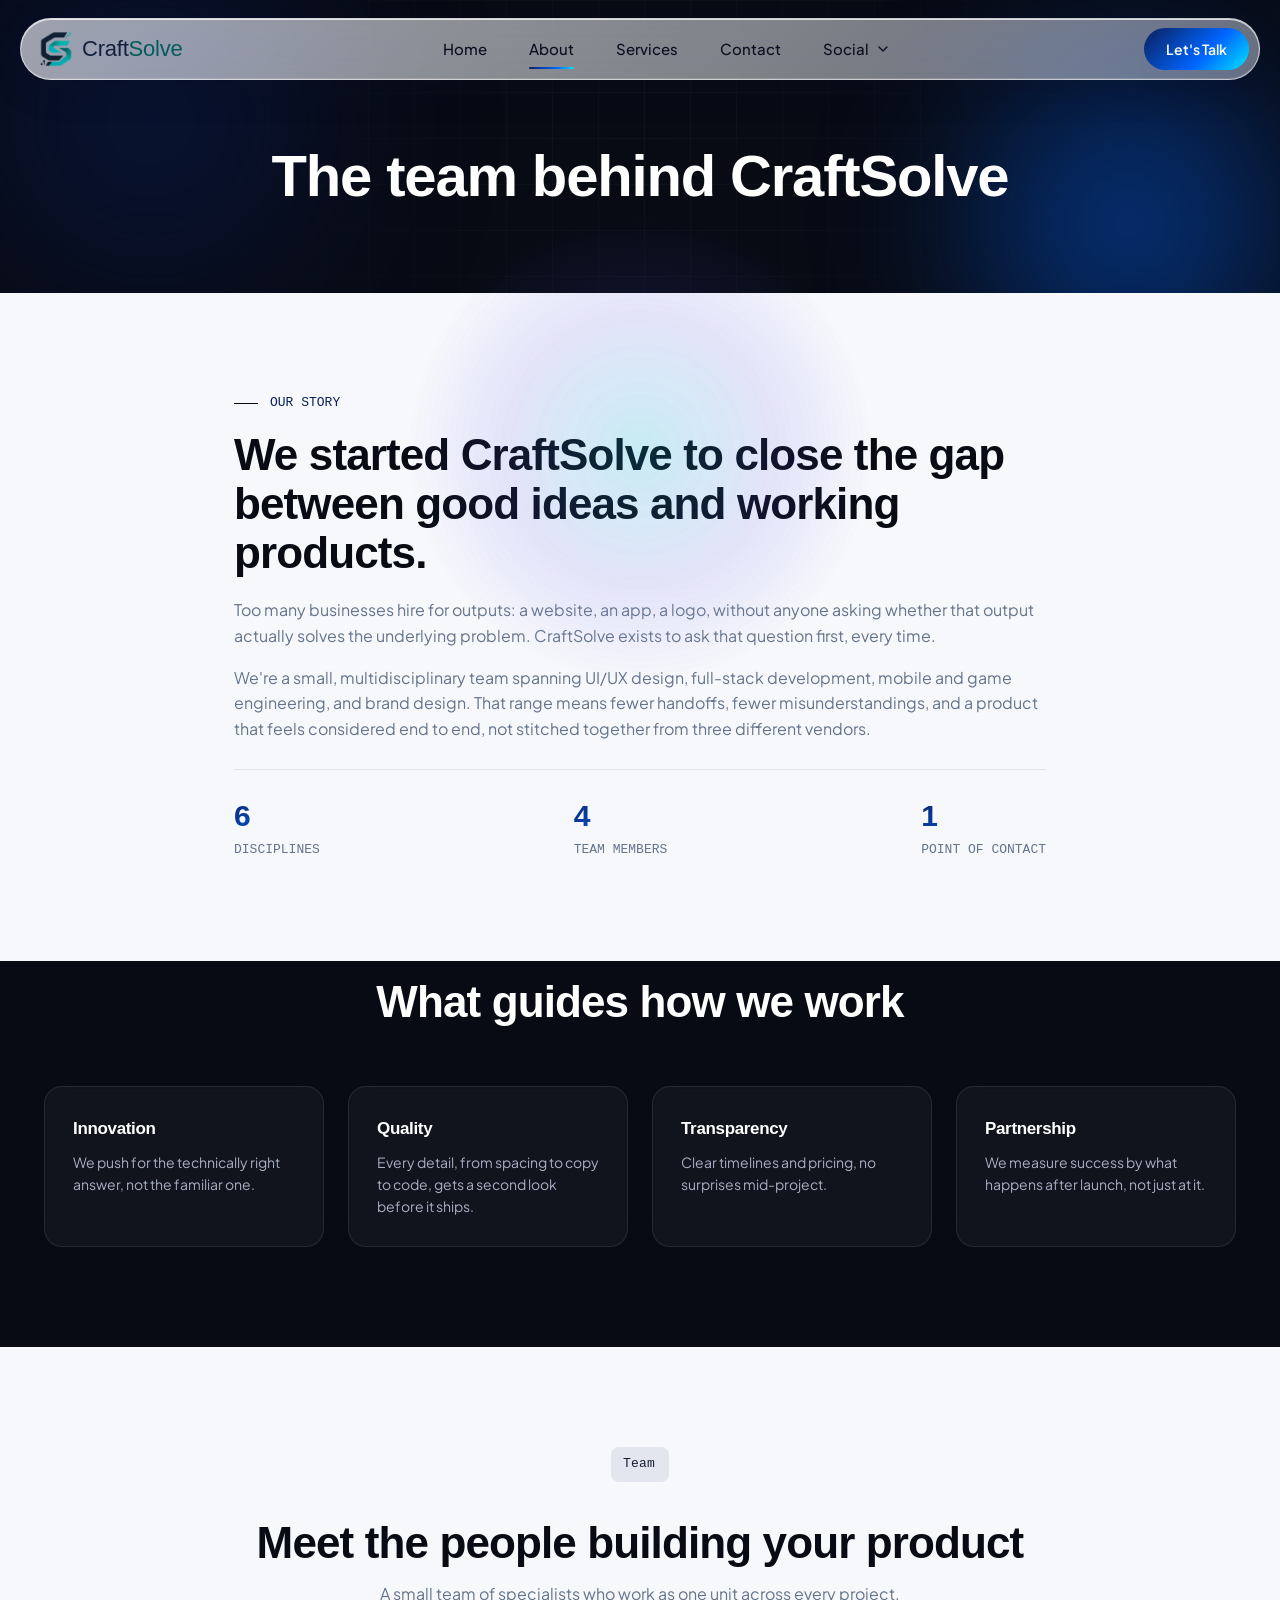
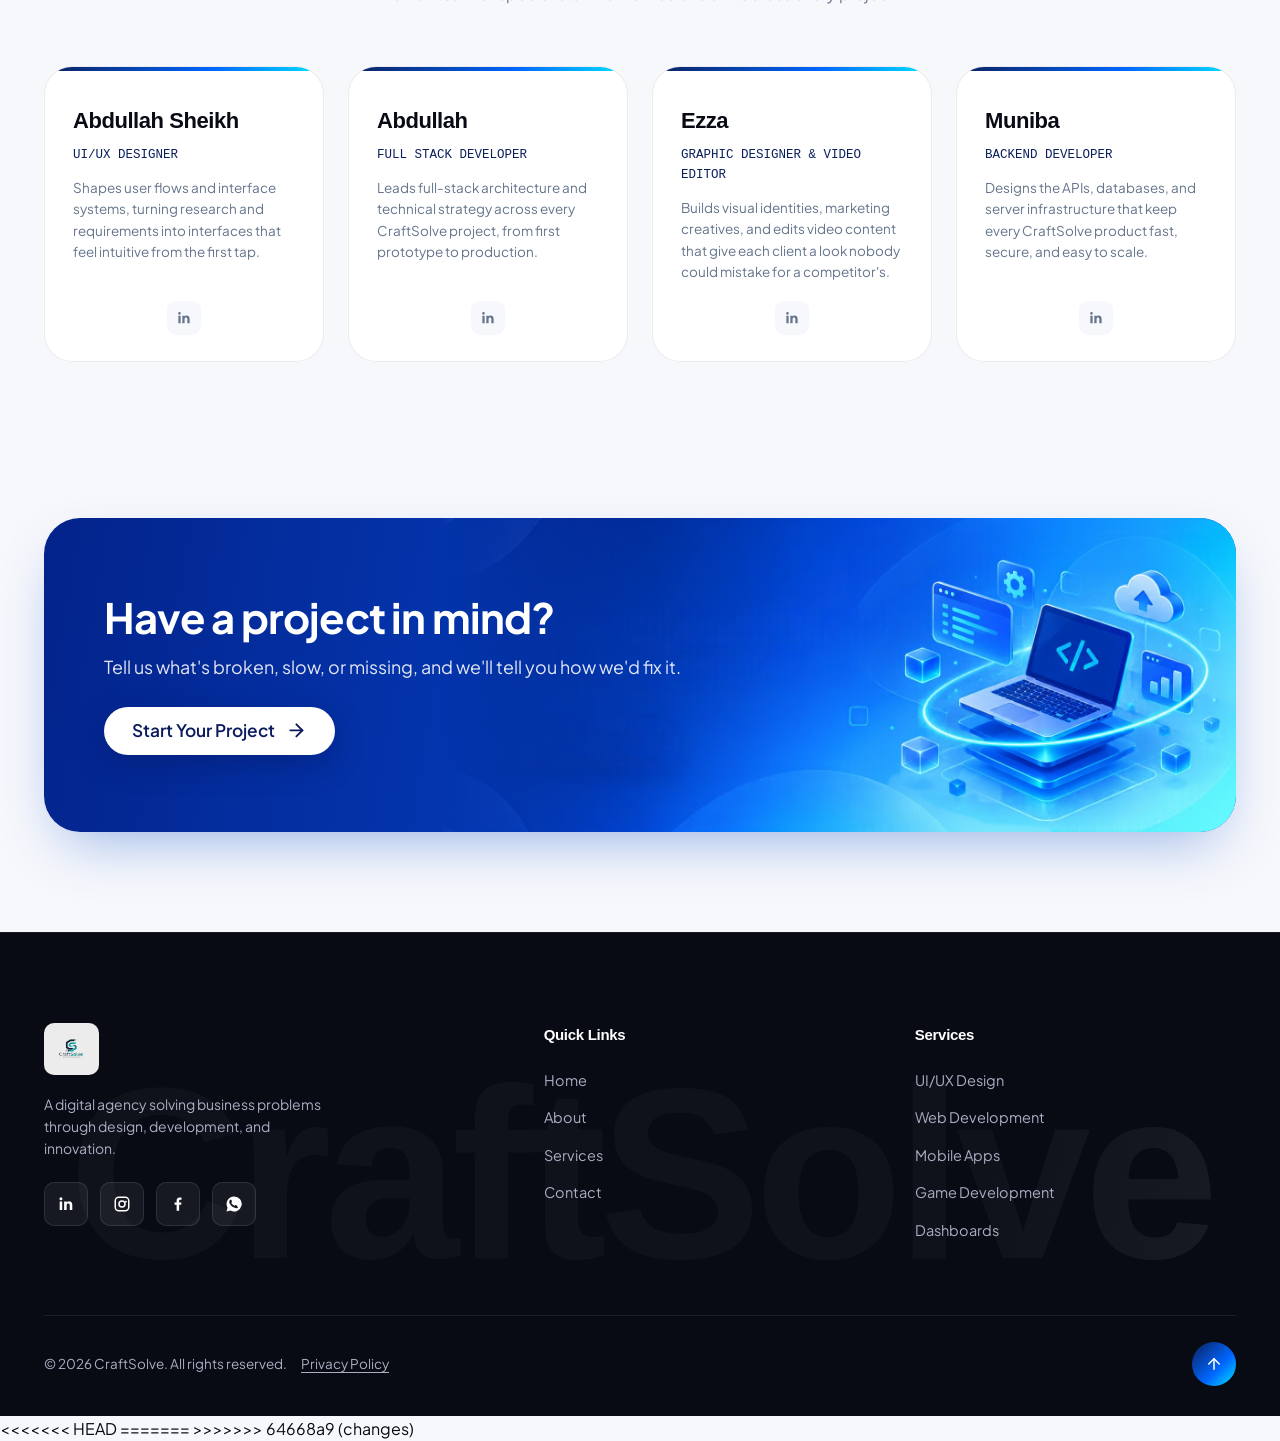
==== commit 335d0929: "cah" ====
--- a/about.html
+++ b/about.html
@@ -16,7 +16,7 @@
     <link rel="icon" href="images/favicon.png" type="image/png">
     <link rel="preconnect" href="https://fonts.googleapis.com">
    <link href="https://fonts.googleapis.com/css2?family=Plus+Jakarta+Sans:wght@400;500;600;700;800&display=swap" rel="stylesheet">
-<<<<<<< HEAD
+
 
     <link rel="stylesheet" href="css/style.css?v=11">
     <link rel="stylesheet" href="css/responsive.css?v=11">
@@ -26,13 +26,12 @@
     <link rel="stylesheet" href="css/responsive.css">
     <link rel="stylesheet" href="css/animations.css">
 
-=======
+
     <link rel="stylesheet" href="css/style.css?v=18">
     <link rel="stylesheet" href="css/responsive.css?v=18">
     <link rel="stylesheet" href="css/animations.css?v=18">
     <link rel="stylesheet" href="css/home-anim.css?v=18">
     <link rel="stylesheet" href="css/pro-anim.css?v=18">
->>>>>>> 64668a9 (changes)
 </head>
 
 <body>
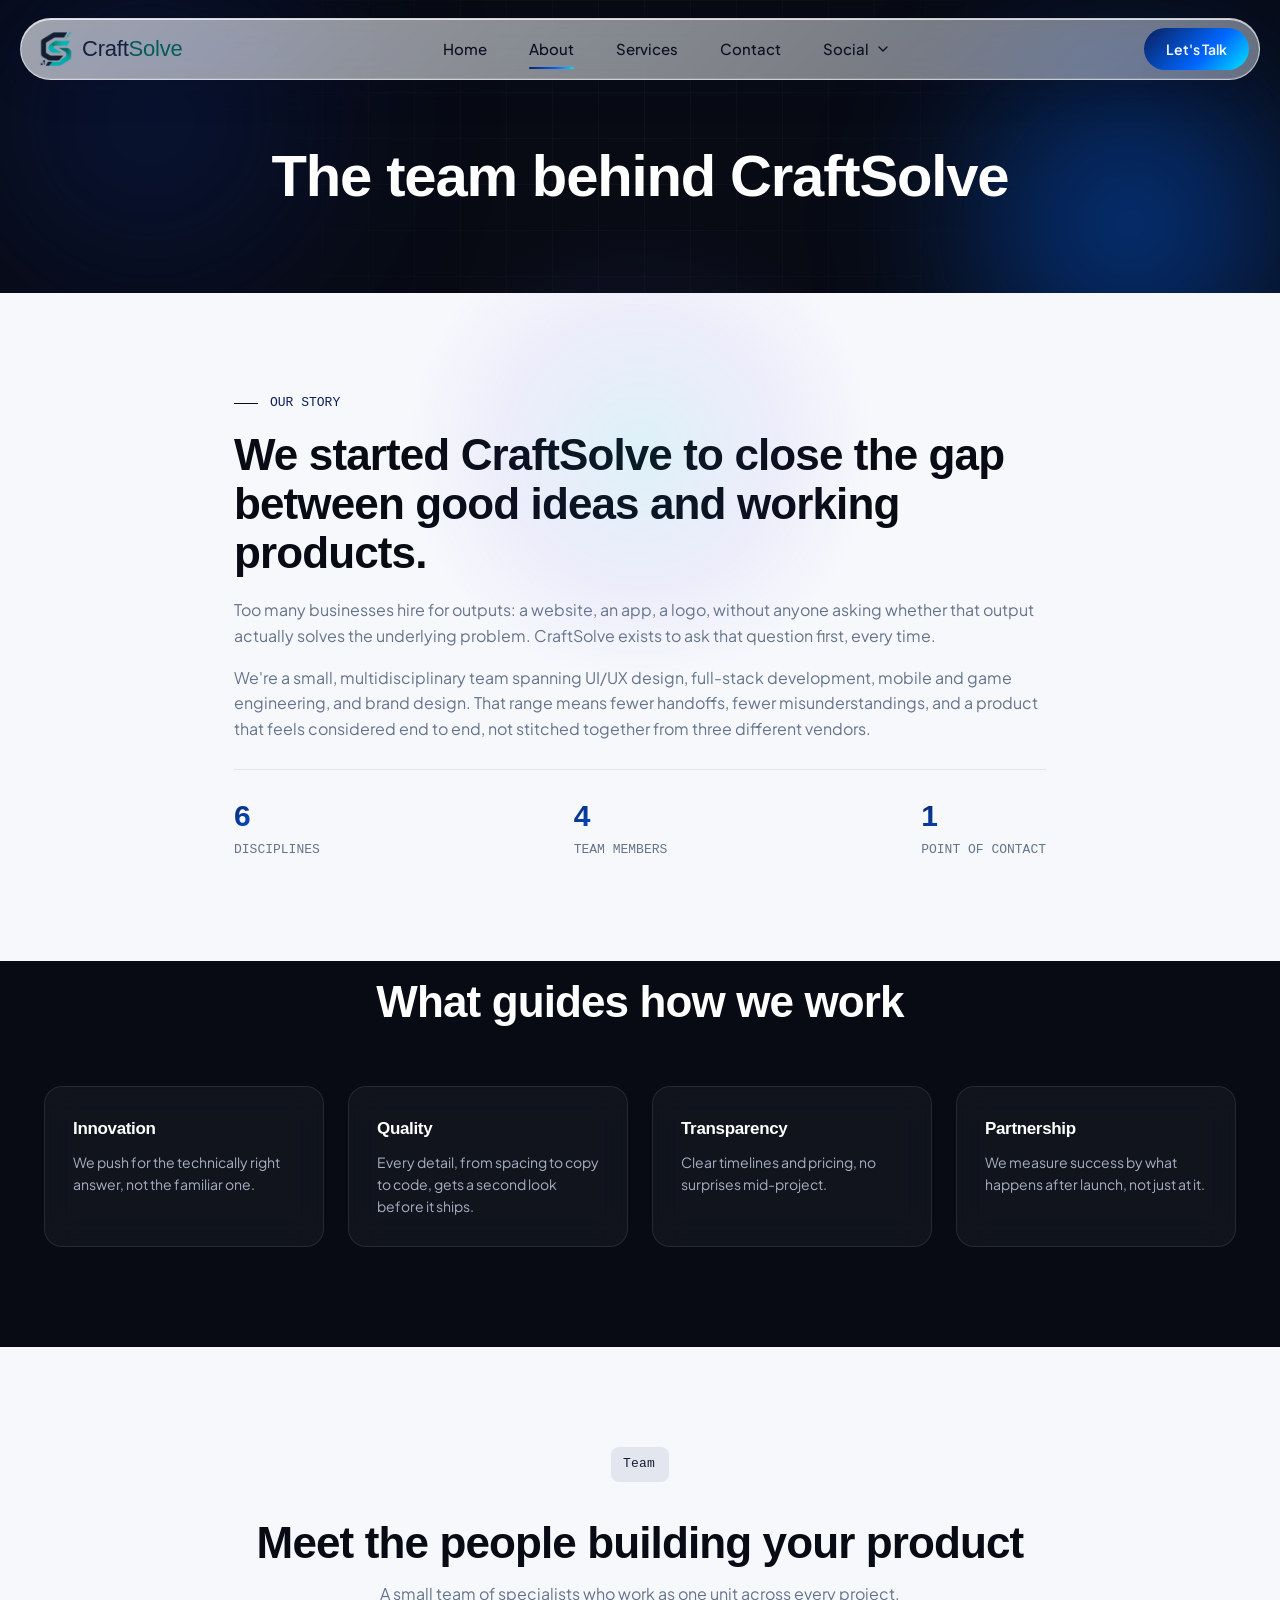
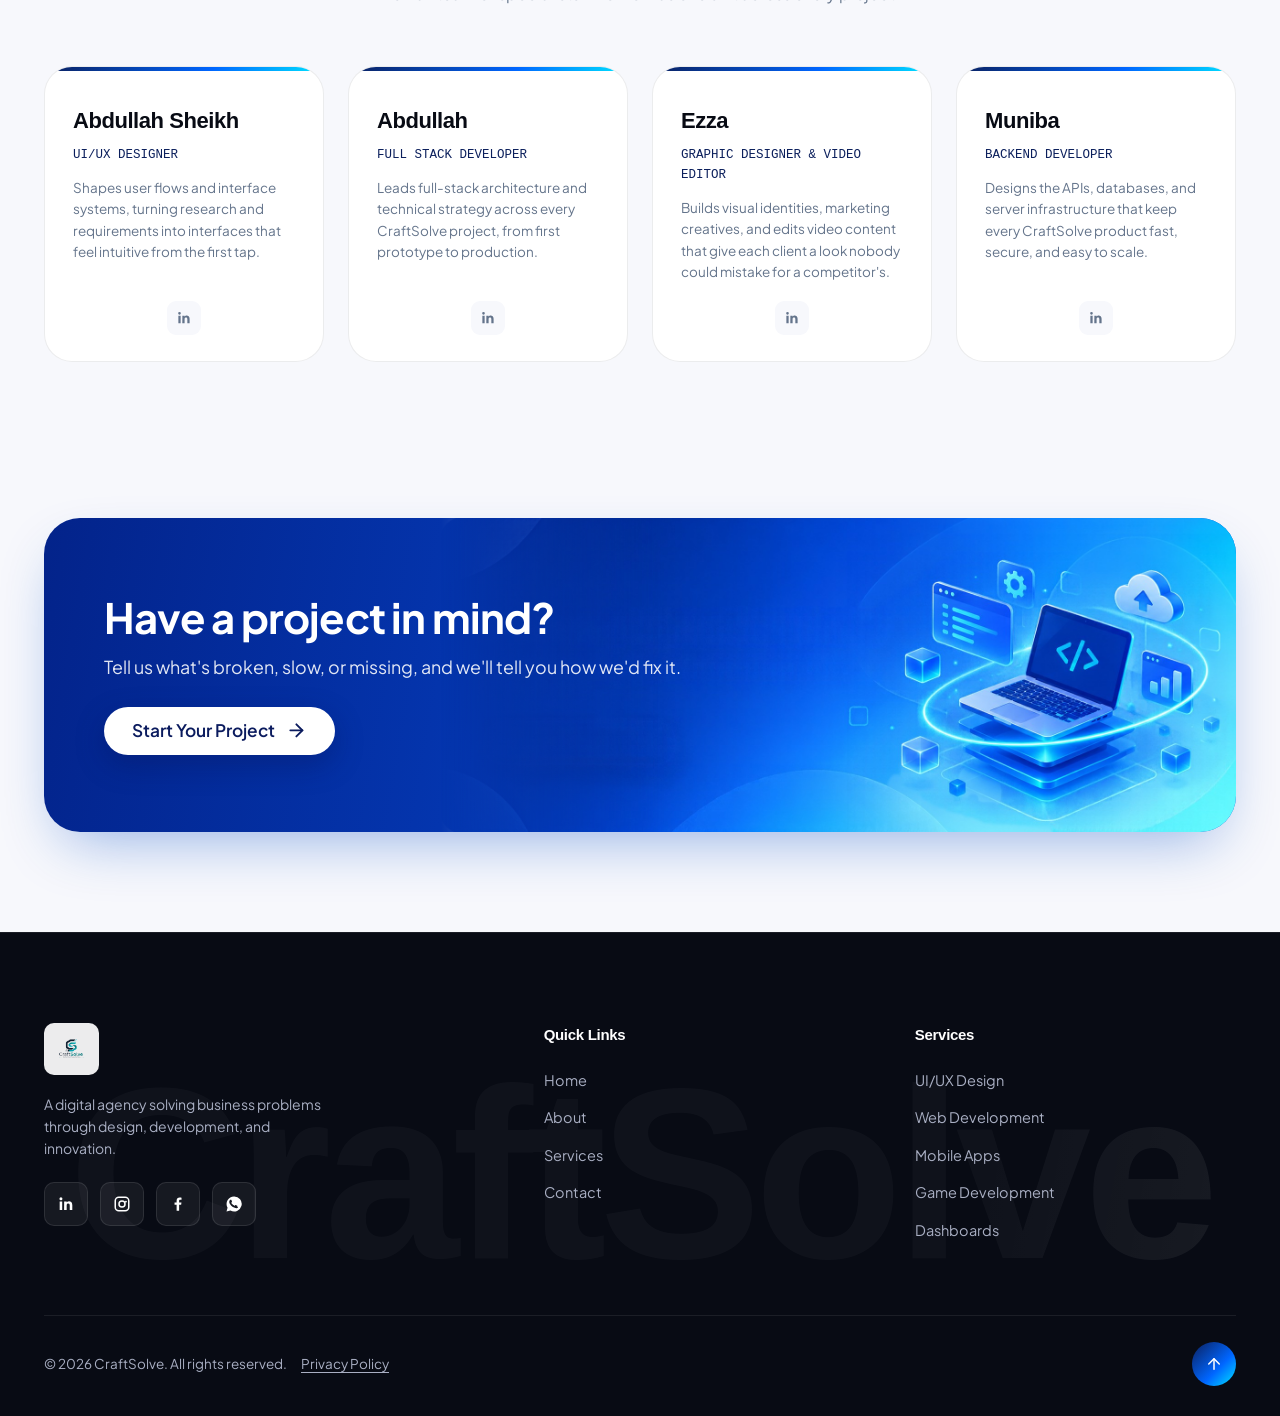
==== commit 07069f82: "changes something 4" ====
--- a/about.html
+++ b/about.html
@@ -16,22 +16,11 @@
     <link rel="icon" href="images/favicon.png" type="image/png">
     <link rel="preconnect" href="https://fonts.googleapis.com">
    <link href="https://fonts.googleapis.com/css2?family=Plus+Jakarta+Sans:wght@400;500;600;700;800&display=swap" rel="stylesheet">
-
-
-    <link rel="stylesheet" href="css/style.css?v=11">
-    <link rel="stylesheet" href="css/responsive.css?v=11">
-    <link rel="stylesheet" href="css/animations.css?v=11">
-
-    <link rel="stylesheet" href="css/style.css">
-    <link rel="stylesheet" href="css/responsive.css">
-    <link rel="stylesheet" href="css/animations.css">
-
-
-    <link rel="stylesheet" href="css/style.css?v=18">
-    <link rel="stylesheet" href="css/responsive.css?v=18">
-    <link rel="stylesheet" href="css/animations.css?v=18">
-    <link rel="stylesheet" href="css/home-anim.css?v=18">
-    <link rel="stylesheet" href="css/pro-anim.css?v=18">
+    <link rel="stylesheet" href="css/style.css?v=19">
+    <link rel="stylesheet" href="css/responsive.css?v=19">
+    <link rel="stylesheet" href="css/animations.css?v=19">
+    <link rel="stylesheet" href="css/home-anim.css?v=19">
+    <link rel="stylesheet" href="css/pro-anim.css?v=19">
 </head>
 
 <body>
@@ -263,15 +252,39 @@
         </div>
     </footer>
 
-<<<<<<< HEAD
-    <script src="js/main.js?v=11"></script>
-    <script src="js/animation.js?v=11"></script>
-=======
-    <script src="js/main.js?v=18"></script>
-    <script src="js/animation.js?v=18"></script>
-<script src="js/home-anim.js?v=18"></script>
-<script src="js/pro-anim.js?v=18"></script>
->>>>>>> 64668a9 (changes)
+    <script src="js/main.js?v=19"></script>
+    <script src="js/animation.js?v=19"></script>
+<script src="js/home-anim.js?v=19"></script>
+<script src="js/pro-anim.js?v=19"></script>
+<script>
+/* Mobile menu safety net: works even if js/main.js fails to load or is out of date. */
+(function () {
+    /* Never let the loading screen block the page if main.js did not run */
+    function hideLoader() {
+        var p = document.getElementById('preloader');
+        if (p && !p.classList.contains('hidden')) p.classList.add('hidden');
+    }
+    window.addEventListener('load', function () { setTimeout(hideLoader, 900); });
+    setTimeout(hideLoader, 3500);
+    document.addEventListener('click', function (e) {
+        var t = e.target;
+        if (!t || !t.closest) return;
+        var ham = t.closest('.hamburger'), close = t.closest('.drawer-close'), ov = t.closest('.drawer-overlay');
+        if (!ham && !close && !ov) return;
+        var d = document.querySelector('.mobile-drawer');
+        if (!d) return;
+        var want = ham ? !d.classList.contains('open') : false;   /* read BEFORE main.js handles the click (capture phase) */
+        setTimeout(function () {
+            if (d.classList.contains('open') === want) return;
+            var o = document.querySelector('.drawer-overlay'), h = document.querySelector('.hamburger');
+            d.classList.toggle('open', want);
+            if (o) o.classList.toggle('open', want);
+            if (h) { h.classList.toggle('active', want); h.setAttribute('aria-expanded', want ? 'true' : 'false'); }
+            document.body.style.overflow = want ? 'hidden' : '';
+        }, 80);
+    }, true);
+})();
+</script>
 </body>
 
 </html>
--- a/css/style.css
+++ b/css/style.css
@@ -2650,10 +2650,6 @@
     .cta-banner-link { display: none; }
     .cta-band-mobile { display: block; }
 }
-<<<<<<< HEAD
-<<<<<<< HEAD
-=======
->>>>>>> 64668a9 (changes)
 
 
 /* ===== GLASS NAV BAR ===== */
@@ -2679,10 +2675,6 @@
     backdrop-filter: blur(18px) saturate(170%);
     border: 1px solid rgba(255, 255, 255, 0.6);
 }
-<<<<<<< HEAD
-=======
->>>>>>> 83862fd032716d25e864d3f0a91deb22ef72222d
-=======
 
 
 /* Smaller, centred CTA banner on the home page */
@@ -2846,4 +2838,3 @@
     }
     .cta-card::after { height: min(52vw, 240px); }
 }
->>>>>>> 64668a9 (changes)
--- a/css/responsive.css
+++ b/css/responsive.css
@@ -385,10 +385,6 @@
         height: clamp(38px, calc(var(--u) * 10), 60px);
     }
 }
-<<<<<<< HEAD
-<<<<<<< HEAD
-=======
->>>>>>> 64668a9 (changes)
 
 
 /* "Scroll Down" indicator removed on every device */
@@ -402,8 +398,3 @@
     .navbar { padding: 12px 0; }
     .navbar .nav-inner { width: calc(100% - 24px); margin-left: auto; margin-right: auto; }
 }
-<<<<<<< HEAD
-=======
->>>>>>> 83862fd032716d25e864d3f0a91deb22ef72222d
-=======
->>>>>>> 64668a9 (changes)
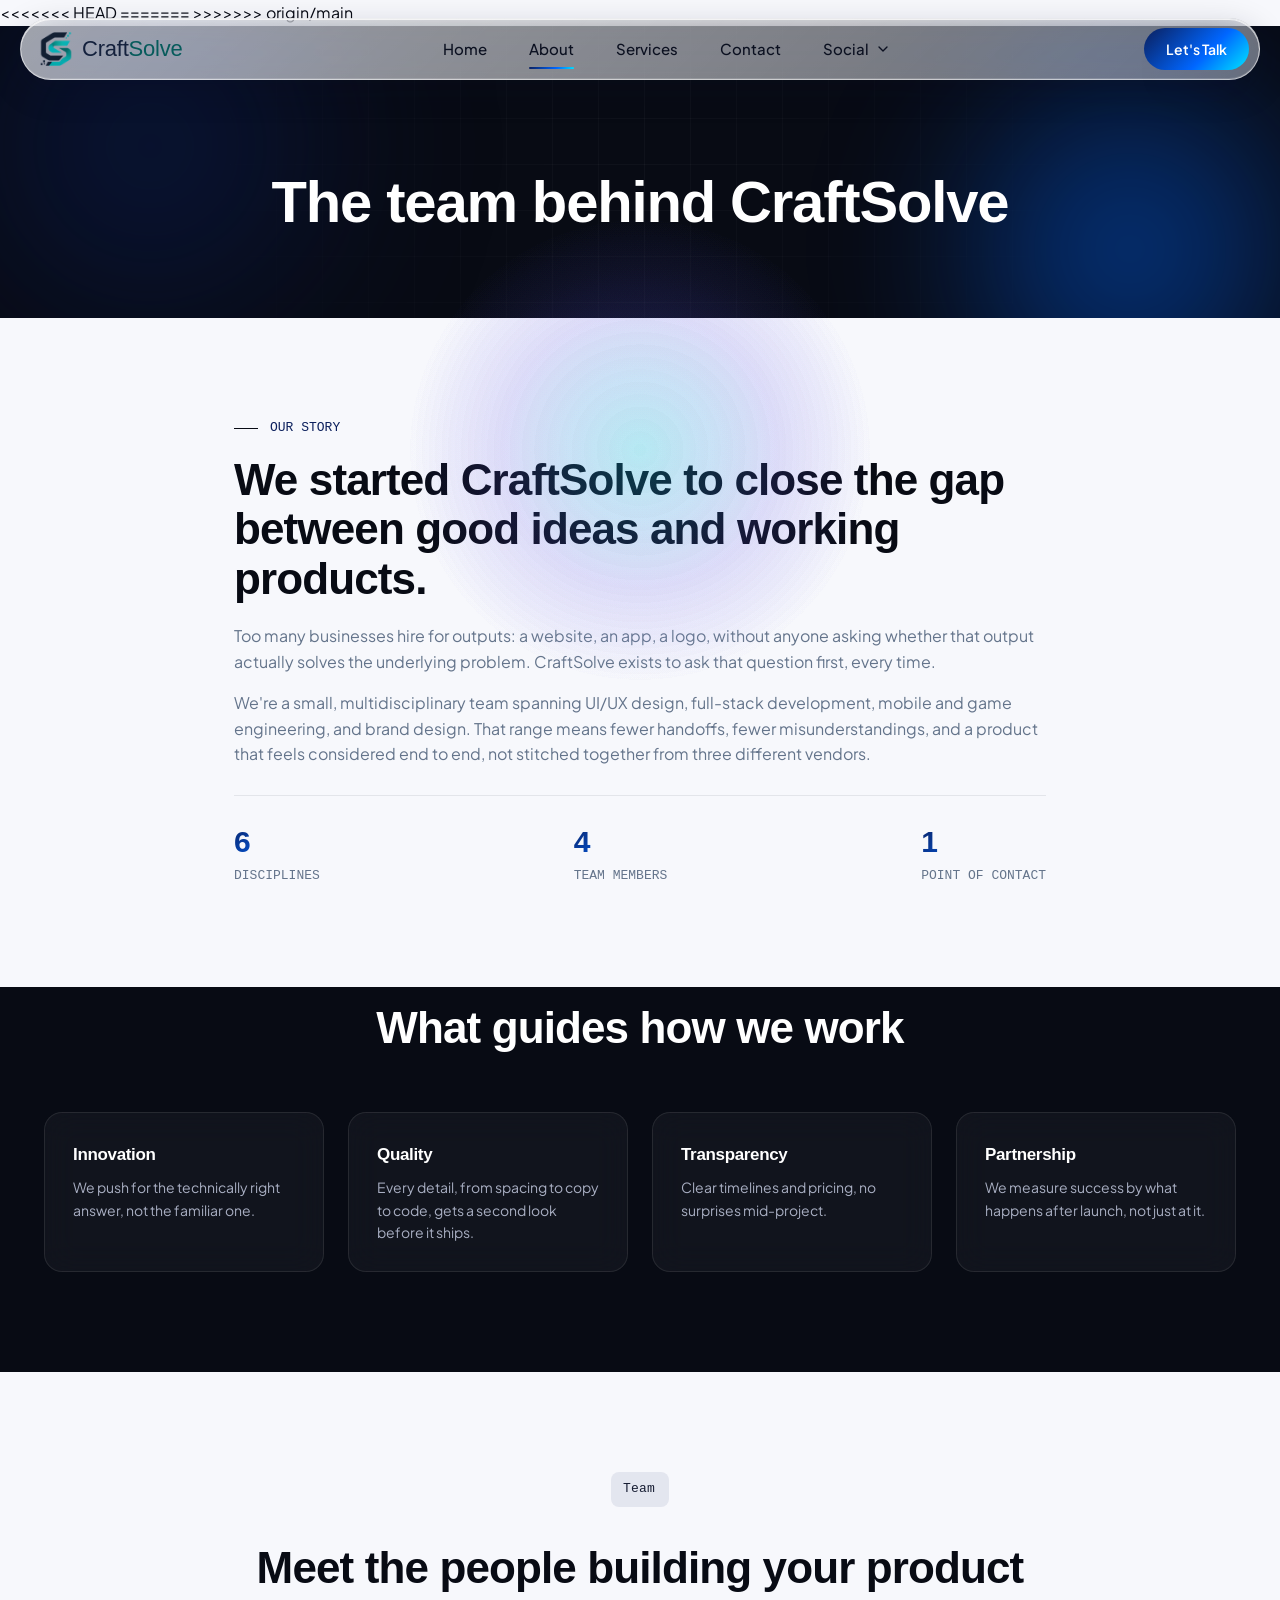
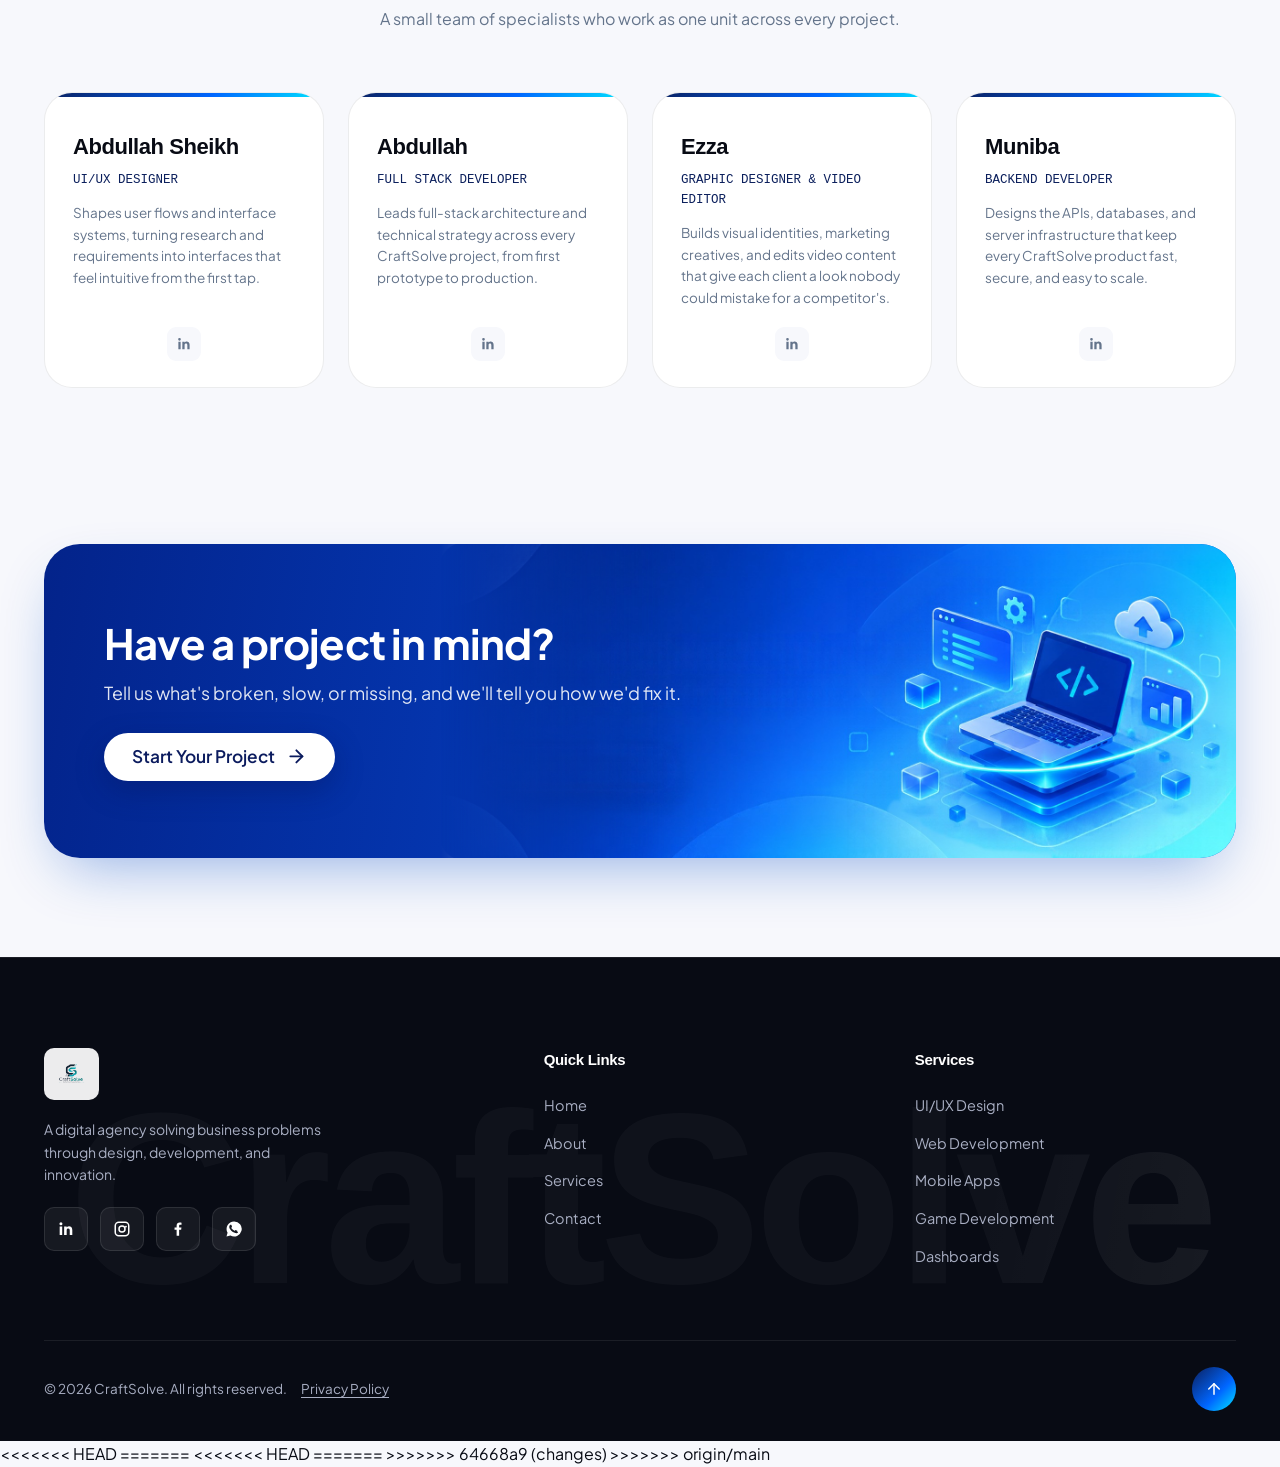
==== commit 48e0b716: "changes something 4" ====
--- a/about.html
+++ b/about.html
@@ -16,11 +16,30 @@
     <link rel="icon" href="images/favicon.png" type="image/png">
     <link rel="preconnect" href="https://fonts.googleapis.com">
    <link href="https://fonts.googleapis.com/css2?family=Plus+Jakarta+Sans:wght@400;500;600;700;800&display=swap" rel="stylesheet">
+<<<<<<< HEAD
     <link rel="stylesheet" href="css/style.css?v=19">
     <link rel="stylesheet" href="css/responsive.css?v=19">
     <link rel="stylesheet" href="css/animations.css?v=19">
     <link rel="stylesheet" href="css/home-anim.css?v=19">
     <link rel="stylesheet" href="css/pro-anim.css?v=19">
+=======
+
+
+    <link rel="stylesheet" href="css/style.css?v=11">
+    <link rel="stylesheet" href="css/responsive.css?v=11">
+    <link rel="stylesheet" href="css/animations.css?v=11">
+
+    <link rel="stylesheet" href="css/style.css">
+    <link rel="stylesheet" href="css/responsive.css">
+    <link rel="stylesheet" href="css/animations.css">
+
+
+    <link rel="stylesheet" href="css/style.css?v=18">
+    <link rel="stylesheet" href="css/responsive.css?v=18">
+    <link rel="stylesheet" href="css/animations.css?v=18">
+    <link rel="stylesheet" href="css/home-anim.css?v=18">
+    <link rel="stylesheet" href="css/pro-anim.css?v=18">
+>>>>>>> origin/main
 </head>
 
 <body>
@@ -252,6 +271,7 @@
         </div>
     </footer>
 
+<<<<<<< HEAD
     <script src="js/main.js?v=19"></script>
     <script src="js/animation.js?v=19"></script>
 <script src="js/home-anim.js?v=19"></script>
@@ -285,6 +305,17 @@
     }, true);
 })();
 </script>
+=======
+<<<<<<< HEAD
+    <script src="js/main.js?v=11"></script>
+    <script src="js/animation.js?v=11"></script>
+=======
+    <script src="js/main.js?v=18"></script>
+    <script src="js/animation.js?v=18"></script>
+<script src="js/home-anim.js?v=18"></script>
+<script src="js/pro-anim.js?v=18"></script>
+>>>>>>> 64668a9 (changes)
+>>>>>>> origin/main
 </body>
 
 </html>
--- a/css/style.css
+++ b/css/style.css
@@ -2650,6 +2650,13 @@
     .cta-banner-link { display: none; }
     .cta-band-mobile { display: block; }
 }
+<<<<<<< HEAD
+=======
+<<<<<<< HEAD
+<<<<<<< HEAD
+=======
+>>>>>>> 64668a9 (changes)
+>>>>>>> origin/main
 
 
 /* ===== GLASS NAV BAR ===== */
@@ -2675,6 +2682,13 @@
     backdrop-filter: blur(18px) saturate(170%);
     border: 1px solid rgba(255, 255, 255, 0.6);
 }
+<<<<<<< HEAD
+=======
+<<<<<<< HEAD
+=======
+>>>>>>> 83862fd032716d25e864d3f0a91deb22ef72222d
+=======
+>>>>>>> origin/main
 
 
 /* Smaller, centred CTA banner on the home page */
@@ -2838,3 +2852,7 @@
     }
     .cta-card::after { height: min(52vw, 240px); }
 }
+<<<<<<< HEAD
+=======
+>>>>>>> 64668a9 (changes)
+>>>>>>> origin/main
--- a/css/responsive.css
+++ b/css/responsive.css
@@ -385,6 +385,13 @@
         height: clamp(38px, calc(var(--u) * 10), 60px);
     }
 }
+<<<<<<< HEAD
+=======
+<<<<<<< HEAD
+<<<<<<< HEAD
+=======
+>>>>>>> 64668a9 (changes)
+>>>>>>> origin/main
 
 
 /* "Scroll Down" indicator removed on every device */
@@ -398,3 +405,11 @@
     .navbar { padding: 12px 0; }
     .navbar .nav-inner { width: calc(100% - 24px); margin-left: auto; margin-right: auto; }
 }
+<<<<<<< HEAD
+=======
+<<<<<<< HEAD
+=======
+>>>>>>> 83862fd032716d25e864d3f0a91deb22ef72222d
+=======
+>>>>>>> 64668a9 (changes)
+>>>>>>> origin/main
--- a/css/style.css
+++ b/css/style.css
@@ -2650,6 +2650,13 @@
     .cta-banner-link { display: none; }
     .cta-band-mobile { display: block; }
 }
+<<<<<<< HEAD
+=======
+<<<<<<< HEAD
+<<<<<<< HEAD
+=======
+>>>>>>> 64668a9 (changes)
+>>>>>>> origin/main
 
 
 /* ===== GLASS NAV BAR ===== */
@@ -2675,6 +2682,13 @@
     backdrop-filter: blur(18px) saturate(170%);
     border: 1px solid rgba(255, 255, 255, 0.6);
 }
+<<<<<<< HEAD
+=======
+<<<<<<< HEAD
+=======
+>>>>>>> 83862fd032716d25e864d3f0a91deb22ef72222d
+=======
+>>>>>>> origin/main
 
 
 /* Smaller, centred CTA banner on the home page */
@@ -2838,3 +2852,7 @@
     }
     .cta-card::after { height: min(52vw, 240px); }
 }
+<<<<<<< HEAD
+=======
+>>>>>>> 64668a9 (changes)
+>>>>>>> origin/main
--- a/css/responsive.css
+++ b/css/responsive.css
@@ -385,6 +385,13 @@
         height: clamp(38px, calc(var(--u) * 10), 60px);
     }
 }
+<<<<<<< HEAD
+=======
+<<<<<<< HEAD
+<<<<<<< HEAD
+=======
+>>>>>>> 64668a9 (changes)
+>>>>>>> origin/main
 
 
 /* "Scroll Down" indicator removed on every device */
@@ -398,3 +405,11 @@
     .navbar { padding: 12px 0; }
     .navbar .nav-inner { width: calc(100% - 24px); margin-left: auto; margin-right: auto; }
 }
+<<<<<<< HEAD
+=======
+<<<<<<< HEAD
+=======
+>>>>>>> 83862fd032716d25e864d3f0a91deb22ef72222d
+=======
+>>>>>>> 64668a9 (changes)
+>>>>>>> origin/main
--- a/css/style.css
+++ b/css/style.css
@@ -2650,6 +2650,13 @@
     .cta-banner-link { display: none; }
     .cta-band-mobile { display: block; }
 }
+<<<<<<< HEAD
+=======
+<<<<<<< HEAD
+<<<<<<< HEAD
+=======
+>>>>>>> 64668a9 (changes)
+>>>>>>> origin/main
 
 
 /* ===== GLASS NAV BAR ===== */
@@ -2675,6 +2682,13 @@
     backdrop-filter: blur(18px) saturate(170%);
     border: 1px solid rgba(255, 255, 255, 0.6);
 }
+<<<<<<< HEAD
+=======
+<<<<<<< HEAD
+=======
+>>>>>>> 83862fd032716d25e864d3f0a91deb22ef72222d
+=======
+>>>>>>> origin/main
 
 
 /* Smaller, centred CTA banner on the home page */
@@ -2838,3 +2852,7 @@
     }
     .cta-card::after { height: min(52vw, 240px); }
 }
+<<<<<<< HEAD
+=======
+>>>>>>> 64668a9 (changes)
+>>>>>>> origin/main
--- a/css/responsive.css
+++ b/css/responsive.css
@@ -385,6 +385,13 @@
         height: clamp(38px, calc(var(--u) * 10), 60px);
     }
 }
+<<<<<<< HEAD
+=======
+<<<<<<< HEAD
+<<<<<<< HEAD
+=======
+>>>>>>> 64668a9 (changes)
+>>>>>>> origin/main
 
 
 /* "Scroll Down" indicator removed on every device */
@@ -398,3 +405,11 @@
     .navbar { padding: 12px 0; }
     .navbar .nav-inner { width: calc(100% - 24px); margin-left: auto; margin-right: auto; }
 }
+<<<<<<< HEAD
+=======
+<<<<<<< HEAD
+=======
+>>>>>>> 83862fd032716d25e864d3f0a91deb22ef72222d
+=======
+>>>>>>> 64668a9 (changes)
+>>>>>>> origin/main
--- a/css/style.css
+++ b/css/style.css
@@ -2650,6 +2650,13 @@
     .cta-banner-link { display: none; }
     .cta-band-mobile { display: block; }
 }
+<<<<<<< HEAD
+=======
+<<<<<<< HEAD
+<<<<<<< HEAD
+=======
+>>>>>>> 64668a9 (changes)
+>>>>>>> origin/main
 
 
 /* ===== GLASS NAV BAR ===== */
@@ -2675,6 +2682,13 @@
     backdrop-filter: blur(18px) saturate(170%);
     border: 1px solid rgba(255, 255, 255, 0.6);
 }
+<<<<<<< HEAD
+=======
+<<<<<<< HEAD
+=======
+>>>>>>> 83862fd032716d25e864d3f0a91deb22ef72222d
+=======
+>>>>>>> origin/main
 
 
 /* Smaller, centred CTA banner on the home page */
@@ -2838,3 +2852,7 @@
     }
     .cta-card::after { height: min(52vw, 240px); }
 }
+<<<<<<< HEAD
+=======
+>>>>>>> 64668a9 (changes)
+>>>>>>> origin/main
--- a/css/responsive.css
+++ b/css/responsive.css
@@ -385,6 +385,13 @@
         height: clamp(38px, calc(var(--u) * 10), 60px);
     }
 }
+<<<<<<< HEAD
+=======
+<<<<<<< HEAD
+<<<<<<< HEAD
+=======
+>>>>>>> 64668a9 (changes)
+>>>>>>> origin/main
 
 
 /* "Scroll Down" indicator removed on every device */
@@ -398,3 +405,11 @@
     .navbar { padding: 12px 0; }
     .navbar .nav-inner { width: calc(100% - 24px); margin-left: auto; margin-right: auto; }
 }
+<<<<<<< HEAD
+=======
+<<<<<<< HEAD
+=======
+>>>>>>> 83862fd032716d25e864d3f0a91deb22ef72222d
+=======
+>>>>>>> 64668a9 (changes)
+>>>>>>> origin/main
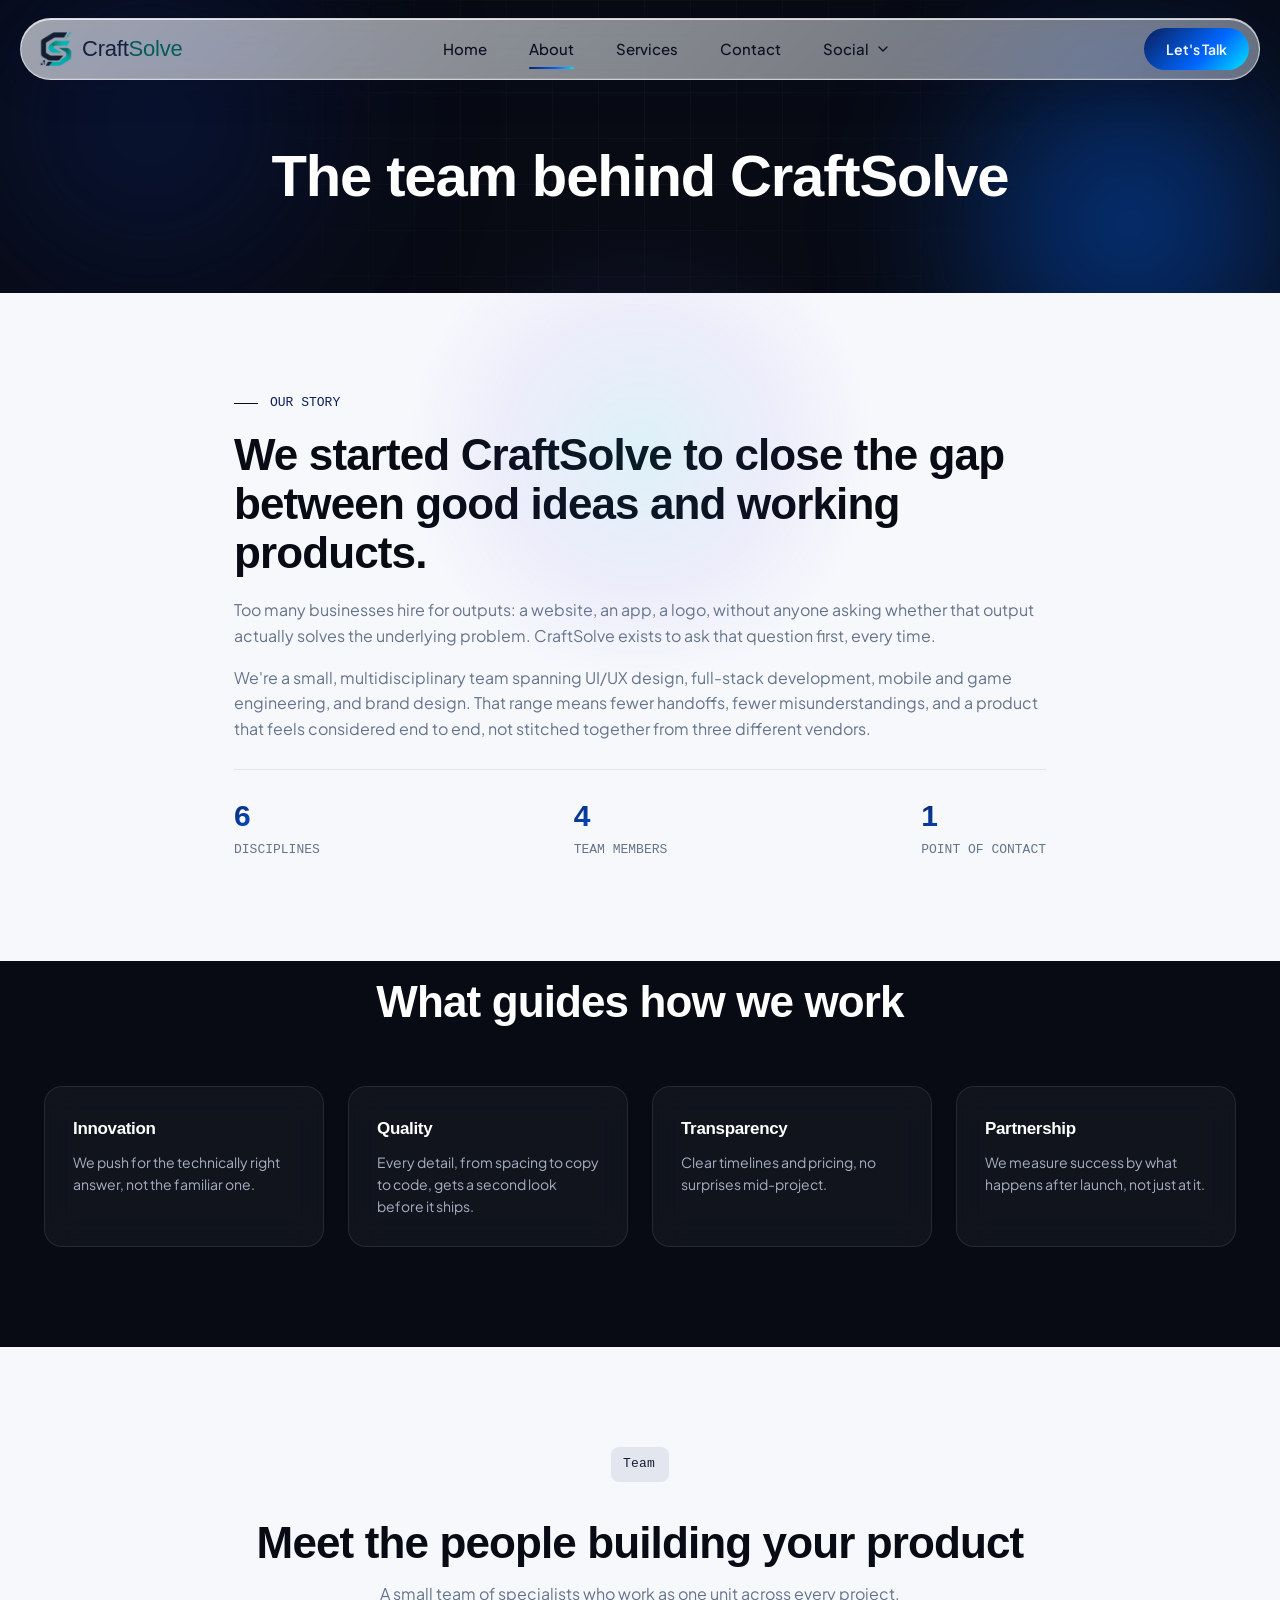
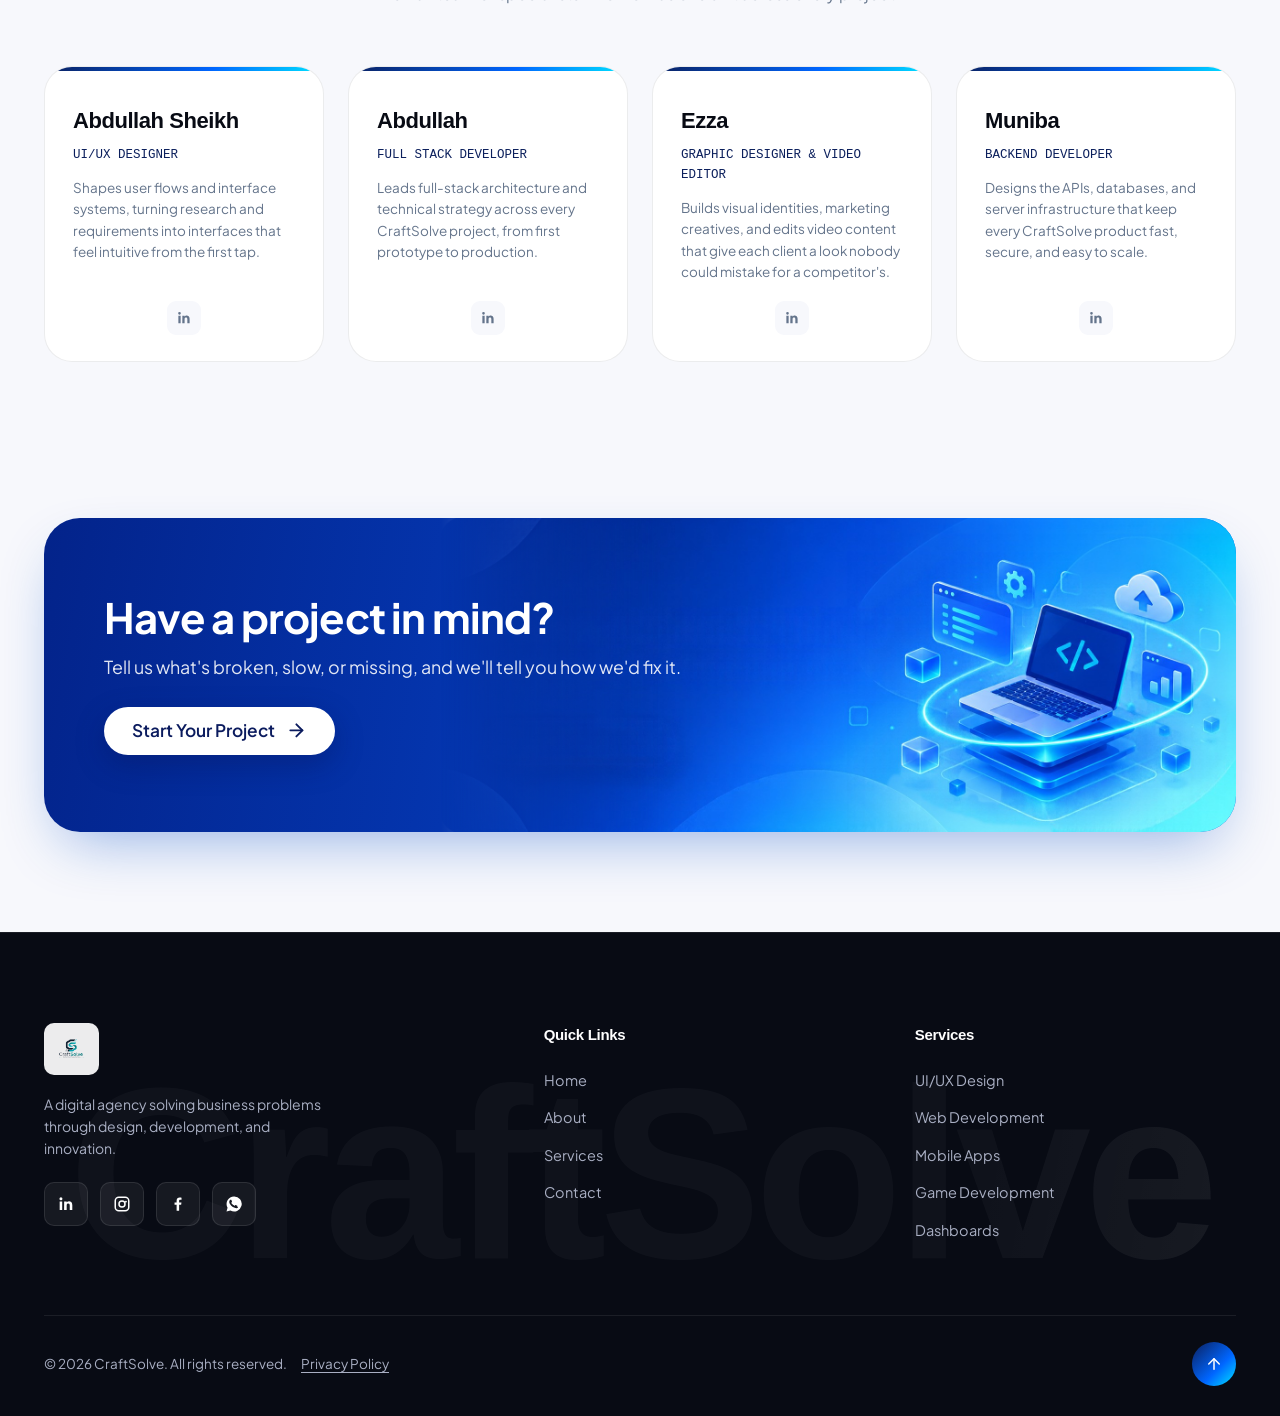
==== commit ed8a5f17: "change 5" ====
--- a/about.html
+++ b/about.html
@@ -16,30 +16,11 @@
     <link rel="icon" href="images/favicon.png" type="image/png">
     <link rel="preconnect" href="https://fonts.googleapis.com">
    <link href="https://fonts.googleapis.com/css2?family=Plus+Jakarta+Sans:wght@400;500;600;700;800&display=swap" rel="stylesheet">
-<<<<<<< HEAD
     <link rel="stylesheet" href="css/style.css?v=19">
     <link rel="stylesheet" href="css/responsive.css?v=19">
     <link rel="stylesheet" href="css/animations.css?v=19">
     <link rel="stylesheet" href="css/home-anim.css?v=19">
     <link rel="stylesheet" href="css/pro-anim.css?v=19">
-=======
-
-
-    <link rel="stylesheet" href="css/style.css?v=11">
-    <link rel="stylesheet" href="css/responsive.css?v=11">
-    <link rel="stylesheet" href="css/animations.css?v=11">
-
-    <link rel="stylesheet" href="css/style.css">
-    <link rel="stylesheet" href="css/responsive.css">
-    <link rel="stylesheet" href="css/animations.css">
-
-
-    <link rel="stylesheet" href="css/style.css?v=18">
-    <link rel="stylesheet" href="css/responsive.css?v=18">
-    <link rel="stylesheet" href="css/animations.css?v=18">
-    <link rel="stylesheet" href="css/home-anim.css?v=18">
-    <link rel="stylesheet" href="css/pro-anim.css?v=18">
->>>>>>> origin/main
 </head>
 
 <body>
@@ -271,7 +252,6 @@
         </div>
     </footer>
 
-<<<<<<< HEAD
     <script src="js/main.js?v=19"></script>
     <script src="js/animation.js?v=19"></script>
 <script src="js/home-anim.js?v=19"></script>
@@ -305,17 +285,6 @@
     }, true);
 })();
 </script>
-=======
-<<<<<<< HEAD
-    <script src="js/main.js?v=11"></script>
-    <script src="js/animation.js?v=11"></script>
-=======
-    <script src="js/main.js?v=18"></script>
-    <script src="js/animation.js?v=18"></script>
-<script src="js/home-anim.js?v=18"></script>
-<script src="js/pro-anim.js?v=18"></script>
->>>>>>> 64668a9 (changes)
->>>>>>> origin/main
 </body>
 
 </html>
--- a/css/style.css
+++ b/css/style.css
@@ -2650,13 +2650,6 @@
     .cta-banner-link { display: none; }
     .cta-band-mobile { display: block; }
 }
-<<<<<<< HEAD
-=======
-<<<<<<< HEAD
-<<<<<<< HEAD
-=======
->>>>>>> 64668a9 (changes)
->>>>>>> origin/main
 
 
 /* ===== GLASS NAV BAR ===== */
@@ -2682,13 +2675,6 @@
     backdrop-filter: blur(18px) saturate(170%);
     border: 1px solid rgba(255, 255, 255, 0.6);
 }
-<<<<<<< HEAD
-=======
-<<<<<<< HEAD
-=======
->>>>>>> 83862fd032716d25e864d3f0a91deb22ef72222d
-=======
->>>>>>> origin/main
 
 
 /* Smaller, centred CTA banner on the home page */
@@ -2852,7 +2838,3 @@
     }
     .cta-card::after { height: min(52vw, 240px); }
 }
-<<<<<<< HEAD
-=======
->>>>>>> 64668a9 (changes)
->>>>>>> origin/main
--- a/css/responsive.css
+++ b/css/responsive.css
@@ -385,13 +385,6 @@
         height: clamp(38px, calc(var(--u) * 10), 60px);
     }
 }
-<<<<<<< HEAD
-=======
-<<<<<<< HEAD
-<<<<<<< HEAD
-=======
->>>>>>> 64668a9 (changes)
->>>>>>> origin/main
 
 
 /* "Scroll Down" indicator removed on every device */
@@ -405,11 +398,3 @@
     .navbar { padding: 12px 0; }
     .navbar .nav-inner { width: calc(100% - 24px); margin-left: auto; margin-right: auto; }
 }
-<<<<<<< HEAD
-=======
-<<<<<<< HEAD
-=======
->>>>>>> 83862fd032716d25e864d3f0a91deb22ef72222d
-=======
->>>>>>> 64668a9 (changes)
->>>>>>> origin/main
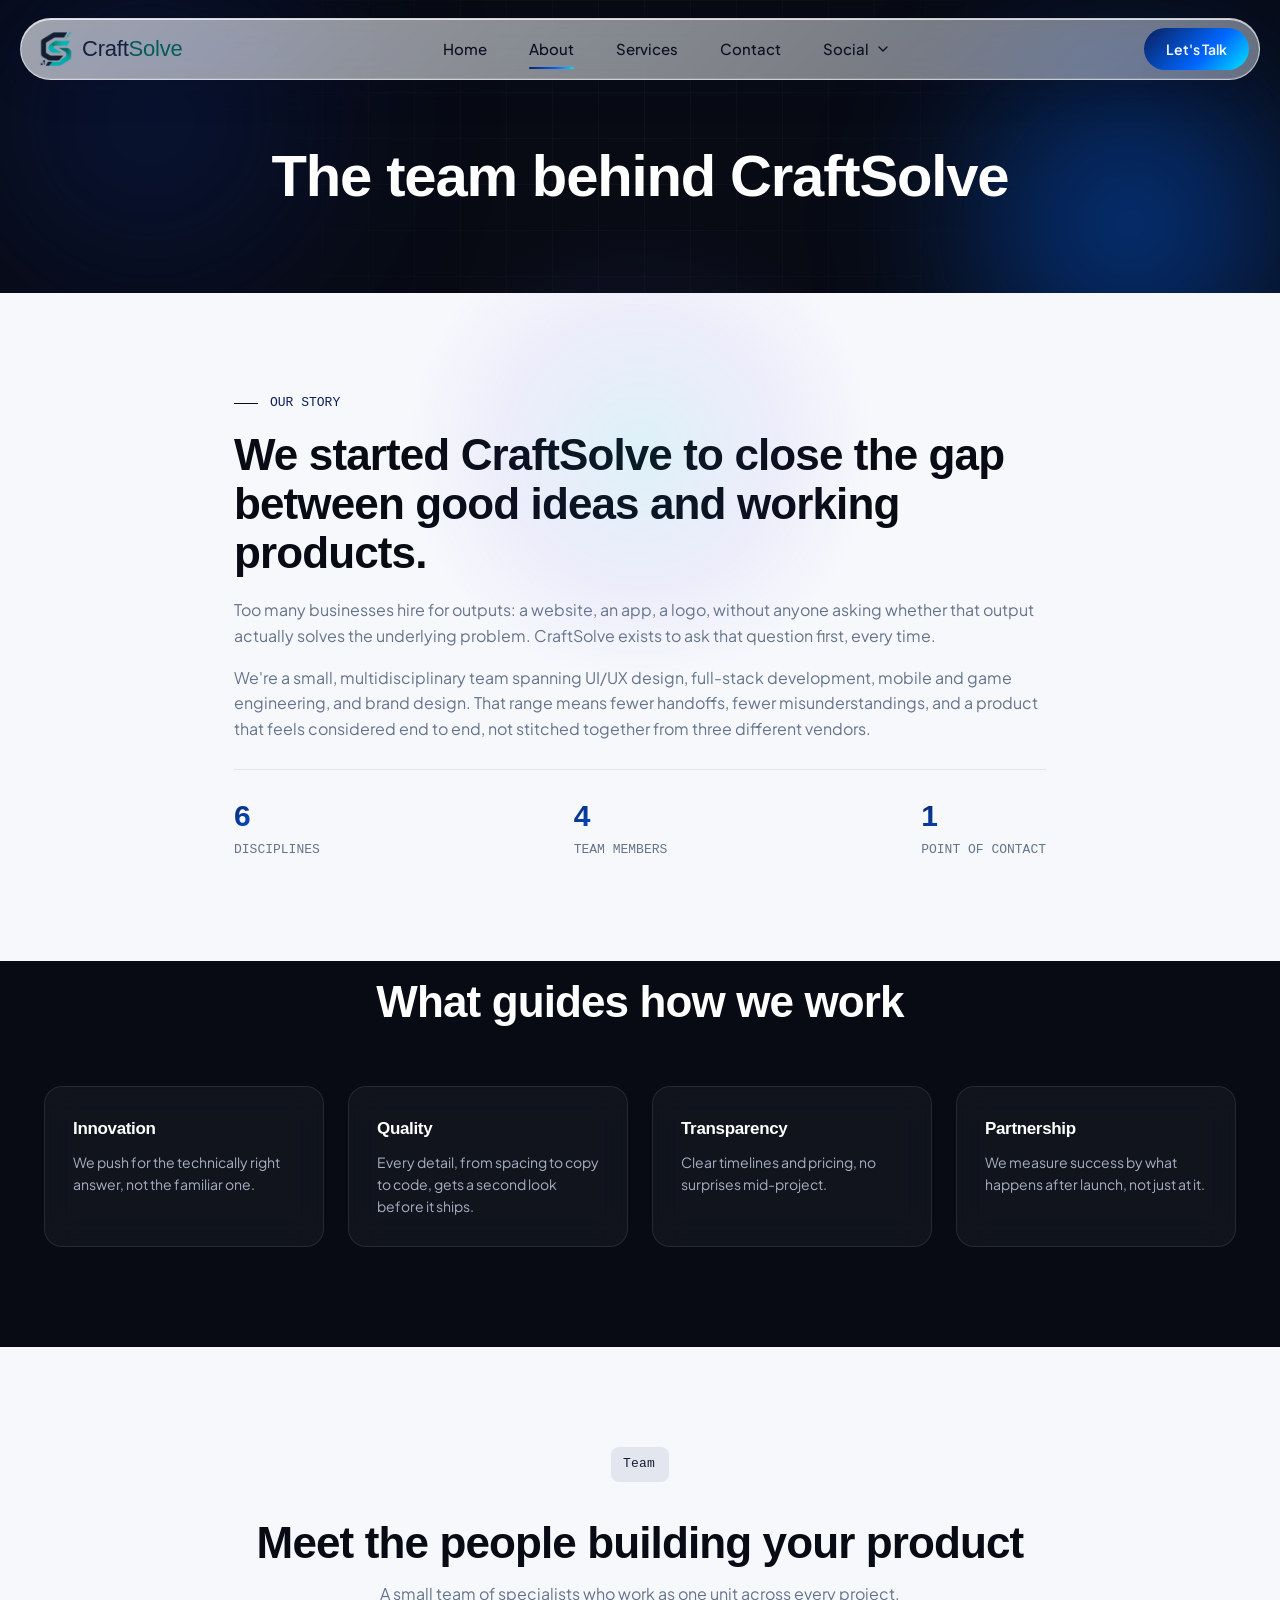
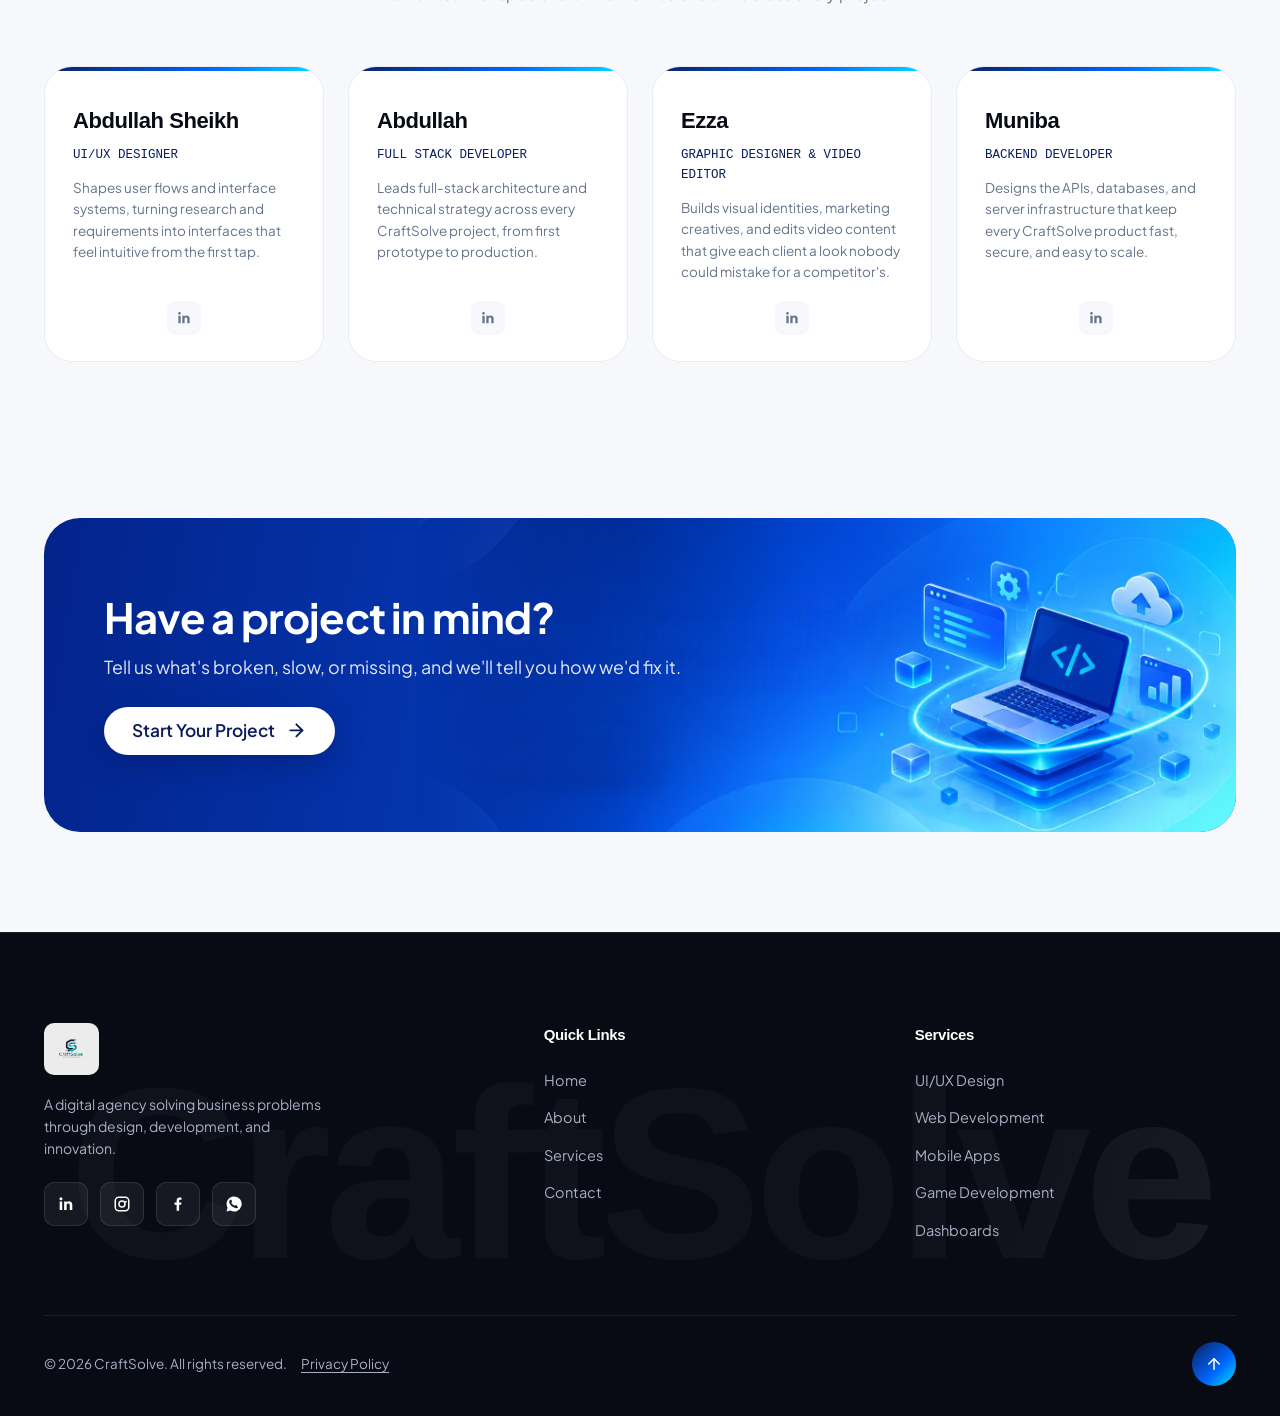
==== commit 0d03aed7: "Web 1" ====
--- a/about.html
+++ b/about.html
@@ -16,11 +16,11 @@
     <link rel="icon" href="images/favicon.png" type="image/png">
     <link rel="preconnect" href="https://fonts.googleapis.com">
    <link href="https://fonts.googleapis.com/css2?family=Plus+Jakarta+Sans:wght@400;500;600;700;800&display=swap" rel="stylesheet">
-    <link rel="stylesheet" href="css/style.css?v=19">
-    <link rel="stylesheet" href="css/responsive.css?v=19">
-    <link rel="stylesheet" href="css/animations.css?v=19">
-    <link rel="stylesheet" href="css/home-anim.css?v=19">
-    <link rel="stylesheet" href="css/pro-anim.css?v=19">
+    <link rel="stylesheet" href="css/style.css?v=20">
+    <link rel="stylesheet" href="css/responsive.css?v=20">
+    <link rel="stylesheet" href="css/animations.css?v=20">
+    <link rel="stylesheet" href="css/home-anim.css?v=20">
+    <link rel="stylesheet" href="css/pro-anim.css?v=20">
 </head>
 
 <body>
--- a/css/style.css
+++ b/css/style.css
@@ -2728,7 +2728,7 @@
     border-radius: clamp(24px, 4vw, 40px);
     overflow: hidden;
     background: #0a3fc4 url(../images/cta-bg.jpg) center / cover no-repeat;
-    box-shadow: 0 24px 60px -20px rgba(11, 79, 200, 0.45);
+    box-shadow: none;
 }
 .cta-card-text { position: relative; z-index: 2; padding-left: 6.2cqw; max-width: 64cqw; }
 .cta-card h2 {
@@ -2779,8 +2779,8 @@
         position: absolute;
         left: 0;
         right: 0;
-        bottom: 0;
-        height: min(62vw, 300px);
+        bottom: -10px;
+        height: calc(min(62vw, 300px) + 10px);
         background: url(../images/cta-bg-mobile.jpg) 100% 50% / cover no-repeat;
         -webkit-mask-image: linear-gradient(to bottom, transparent 0%, #000 40%);
         mask-image: linear-gradient(to bottom, transparent 0%, #000 40%);
@@ -2806,7 +2806,7 @@
         content: "";
         position: absolute;
         top: 0;
-        bottom: 0;
+        bottom: -10px;
         right: 0;
         aspect-ratio: 1739 / 686;
         background: url(../images/cta-bg.jpg) center / 100% 100% no-repeat;
@@ -2836,5 +2836,5 @@
     .cta-card {
         padding: 28px 22px calc(min(52vw, 240px) - 6px);
     }
-    .cta-card::after { height: min(52vw, 240px); }
-}
+    .cta-card::after { height: calc(min(52vw, 240px) + 10px); }
+}
